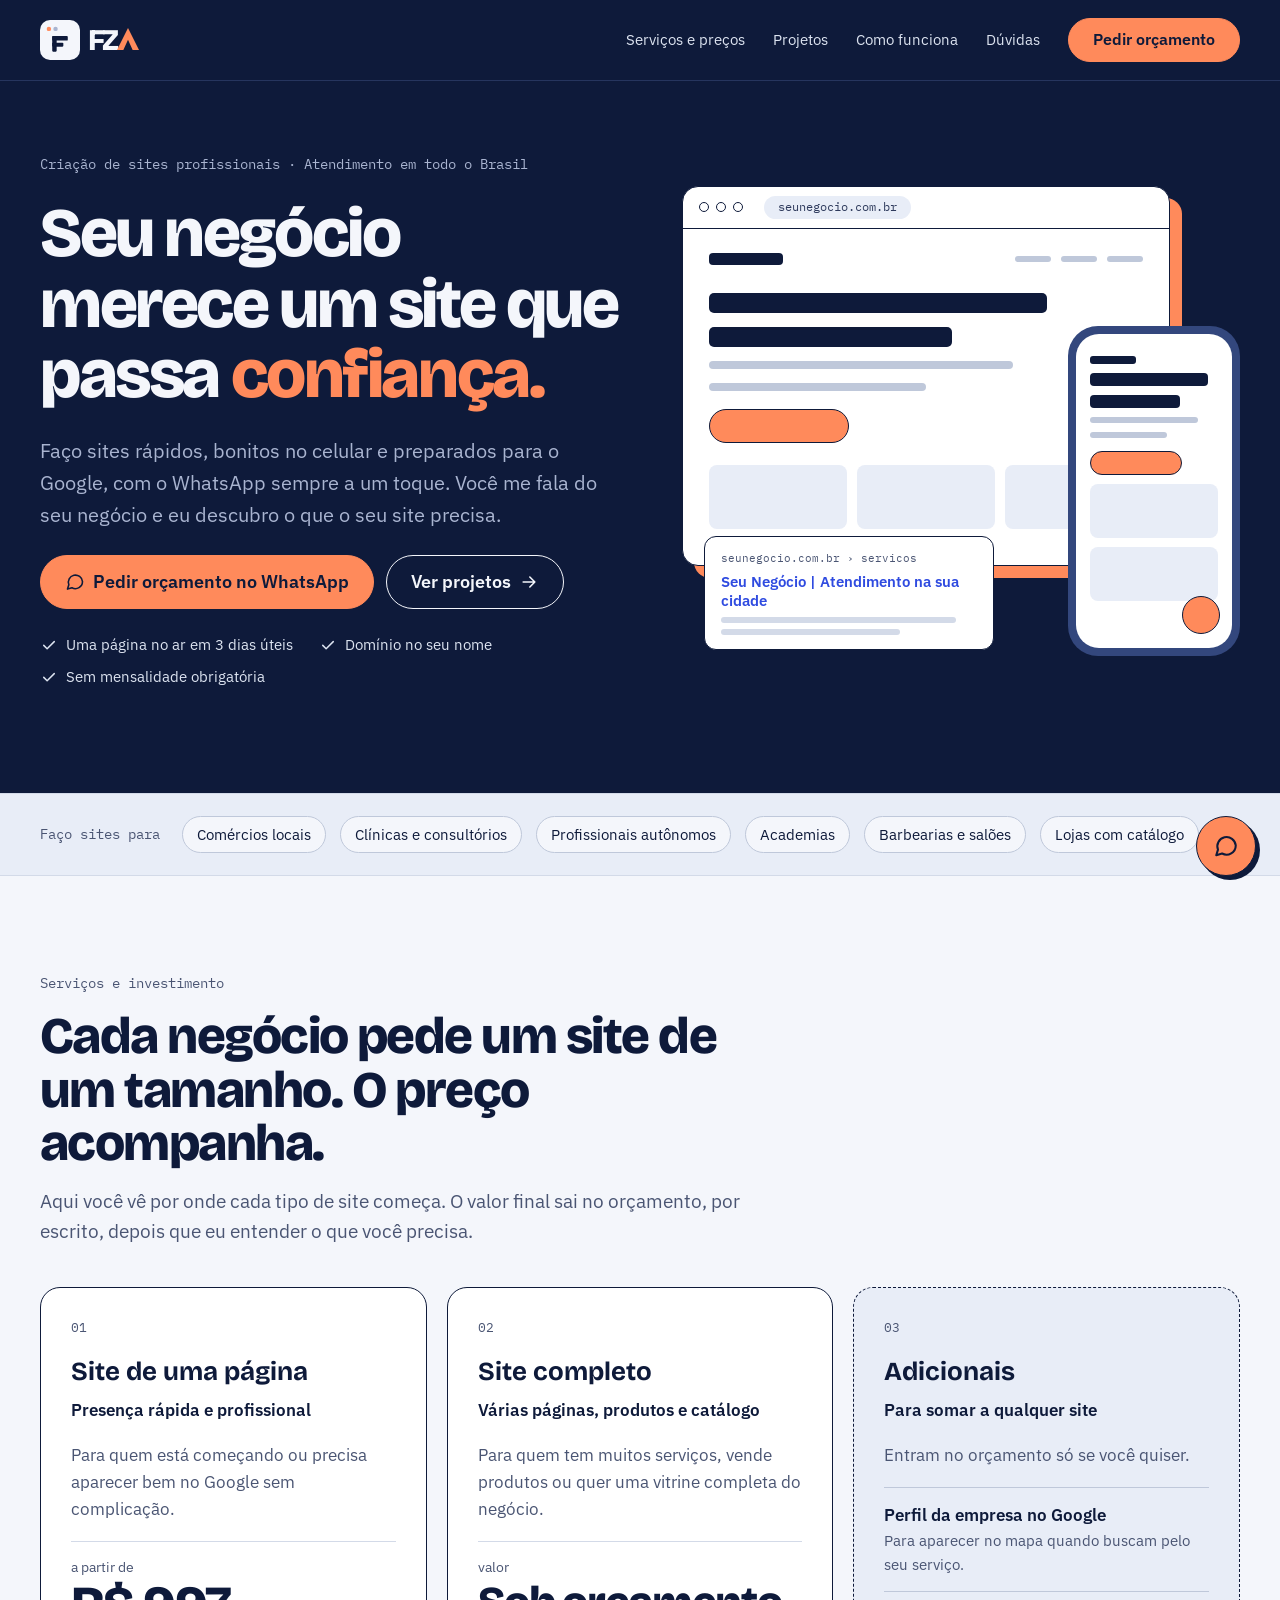
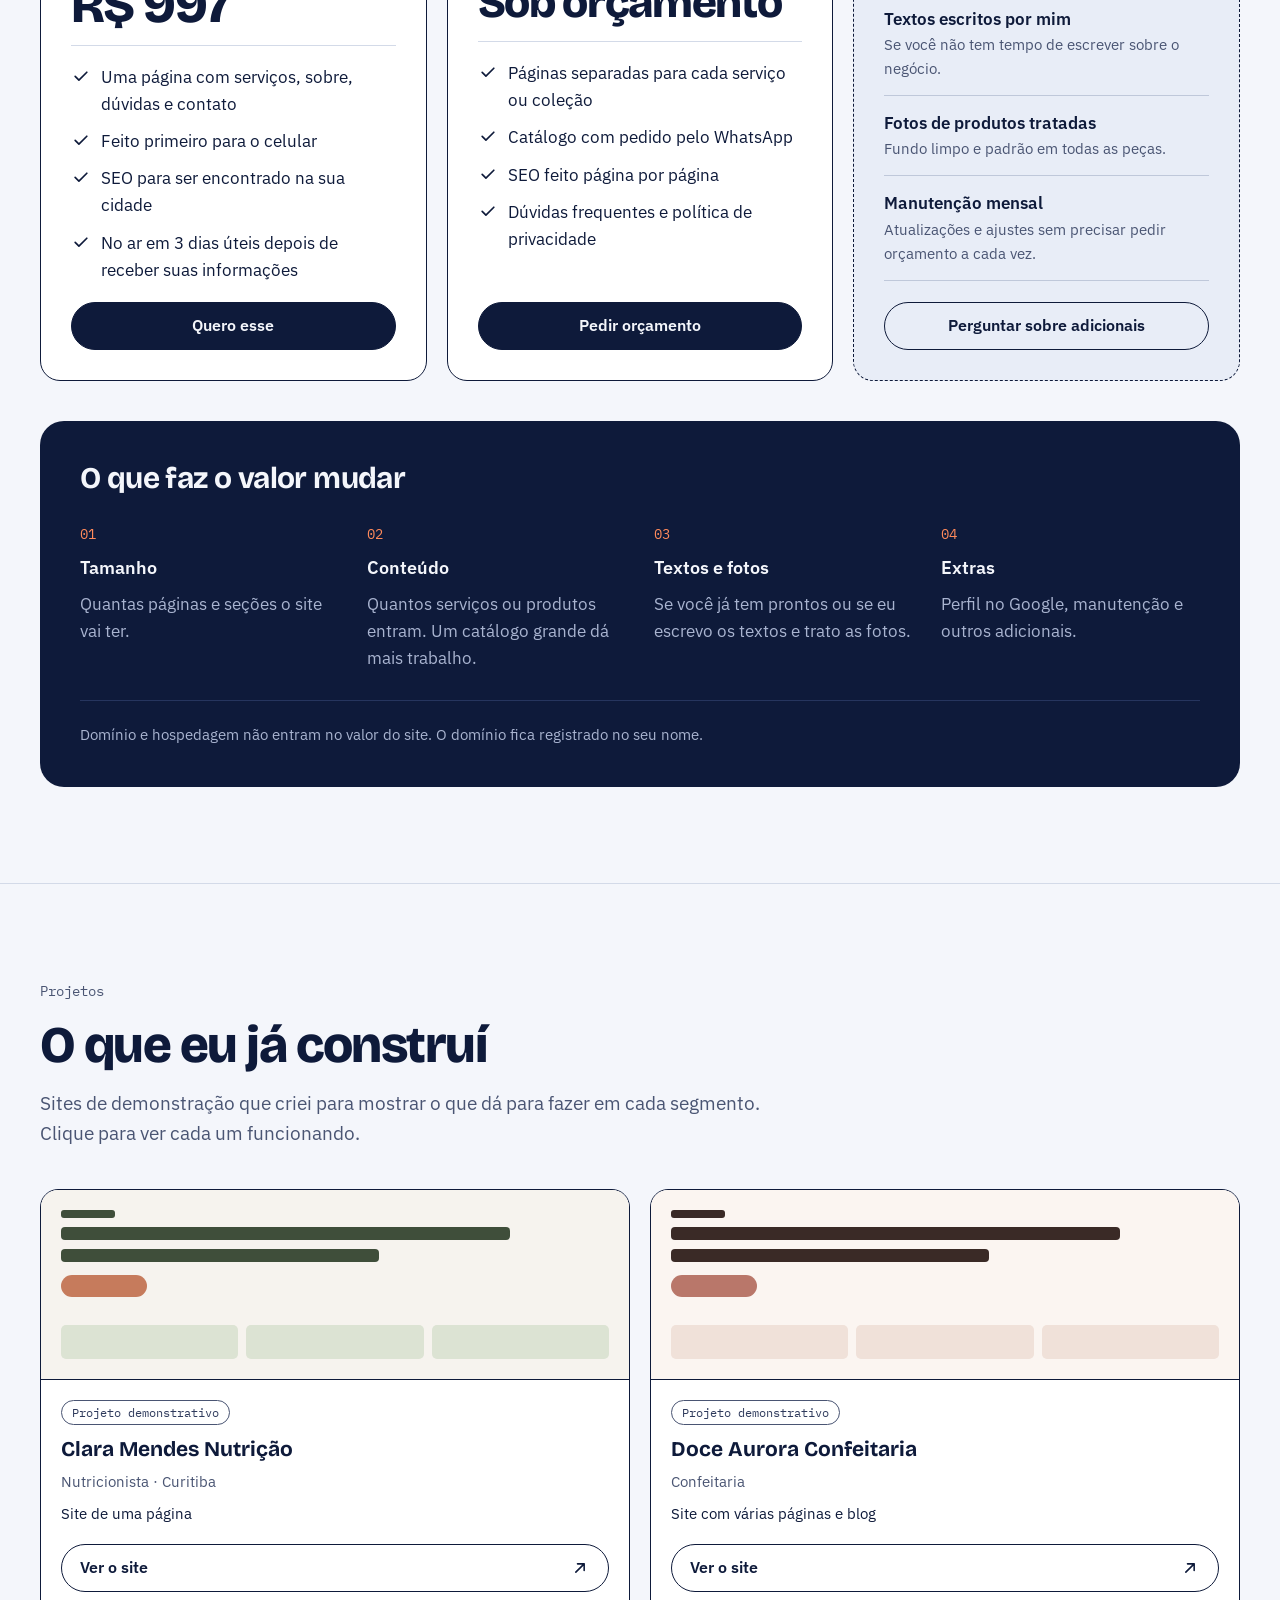
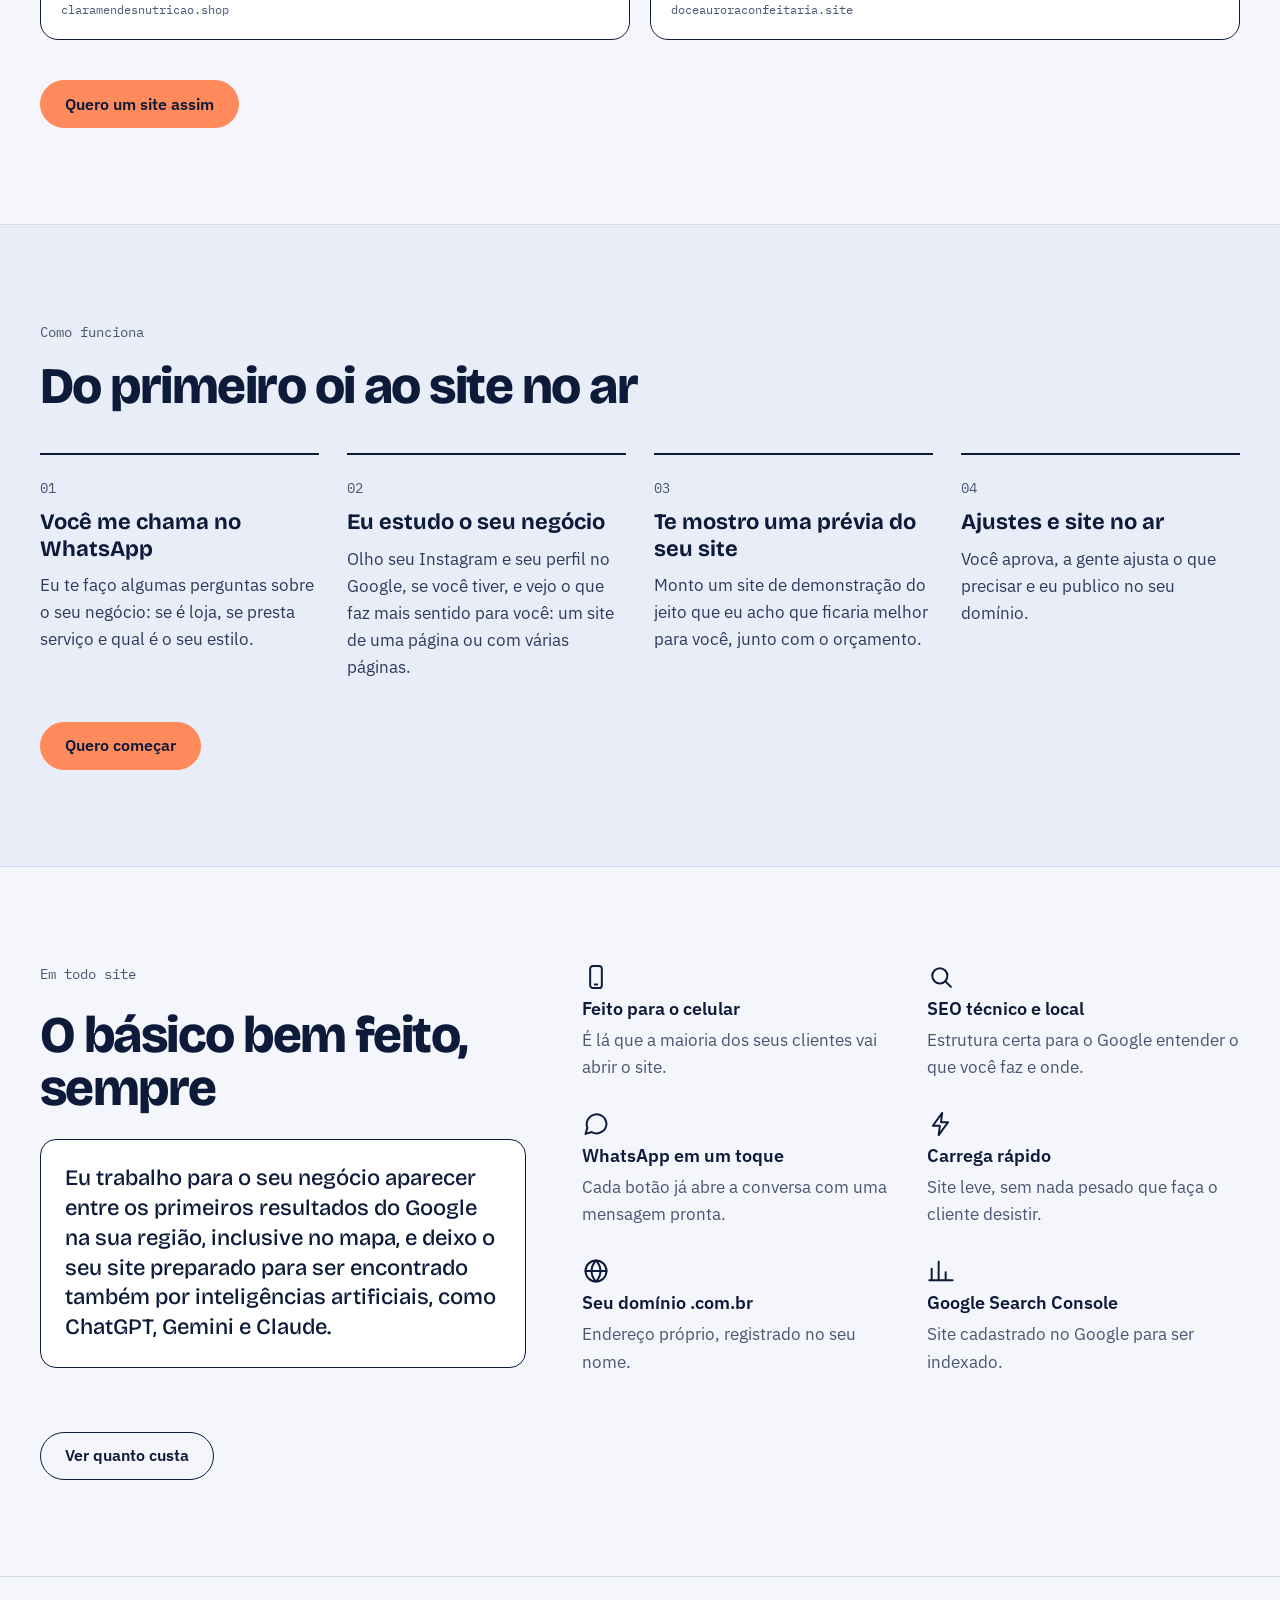
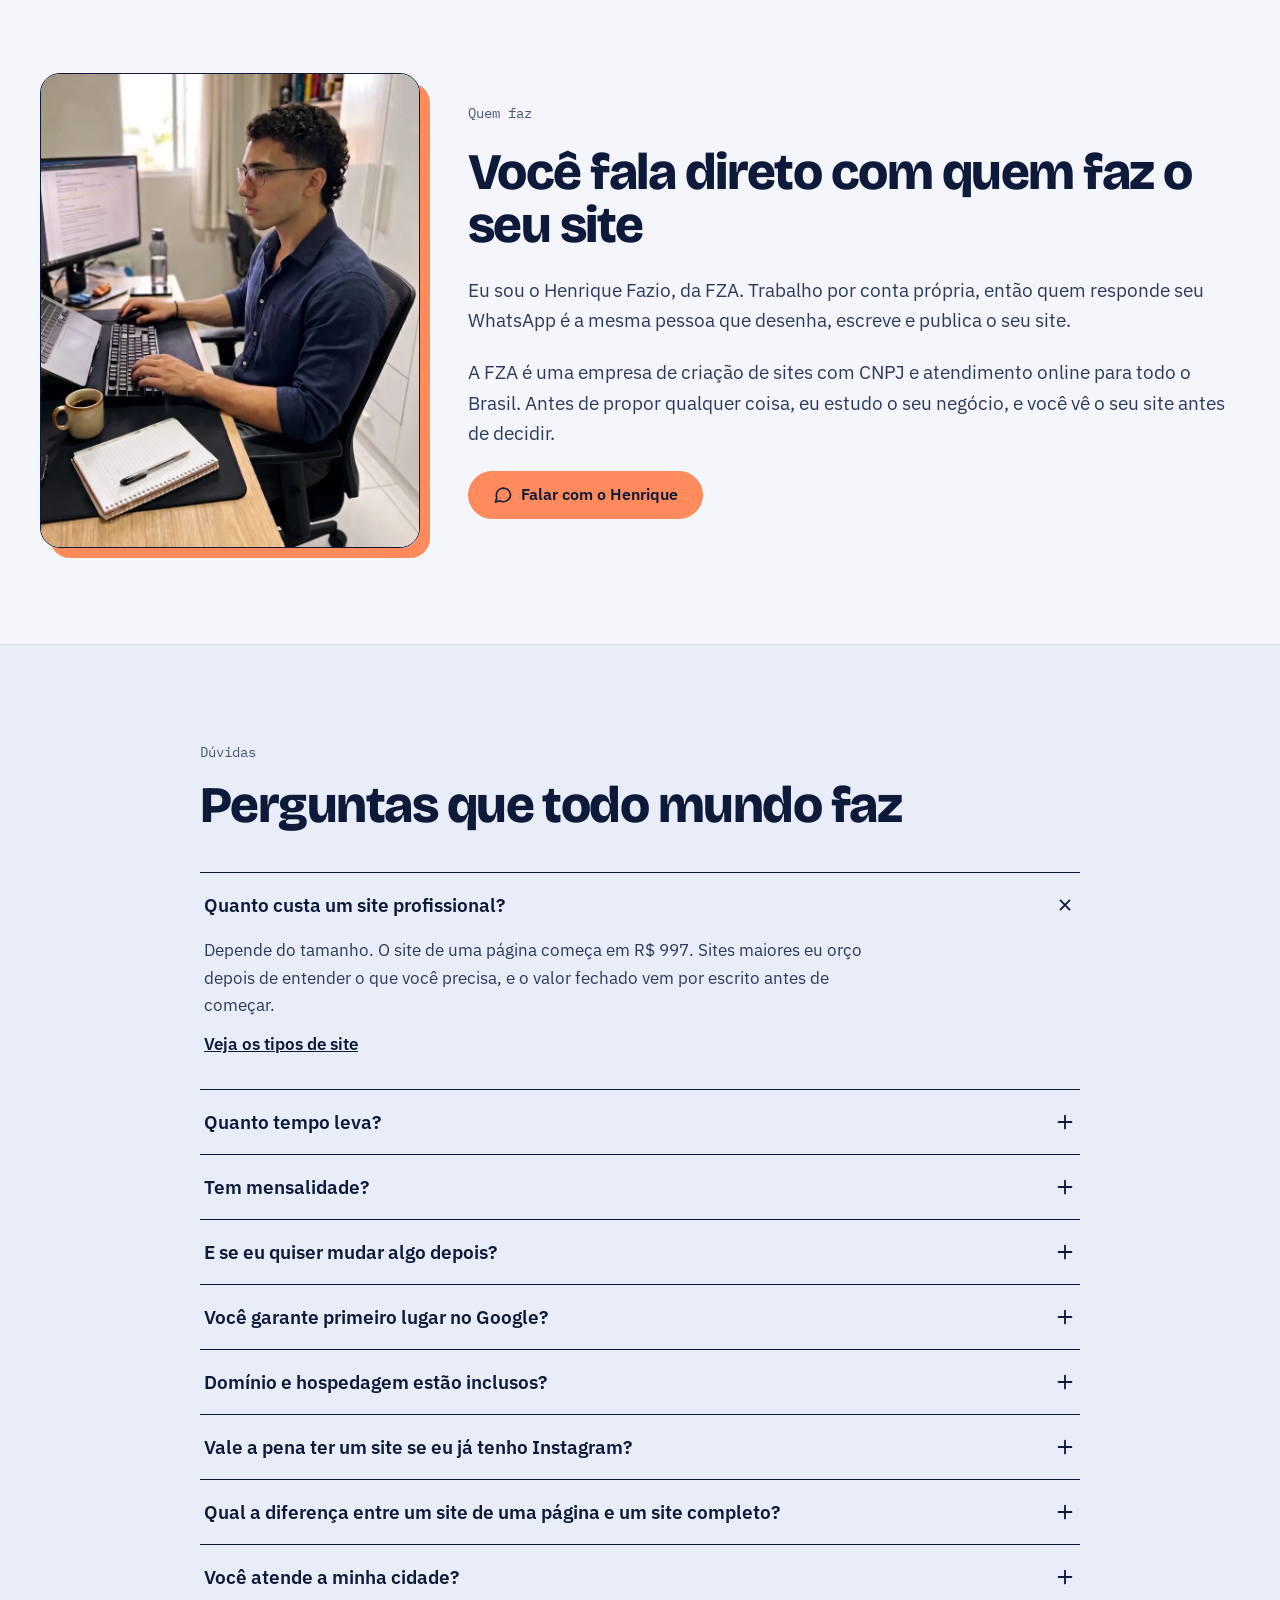
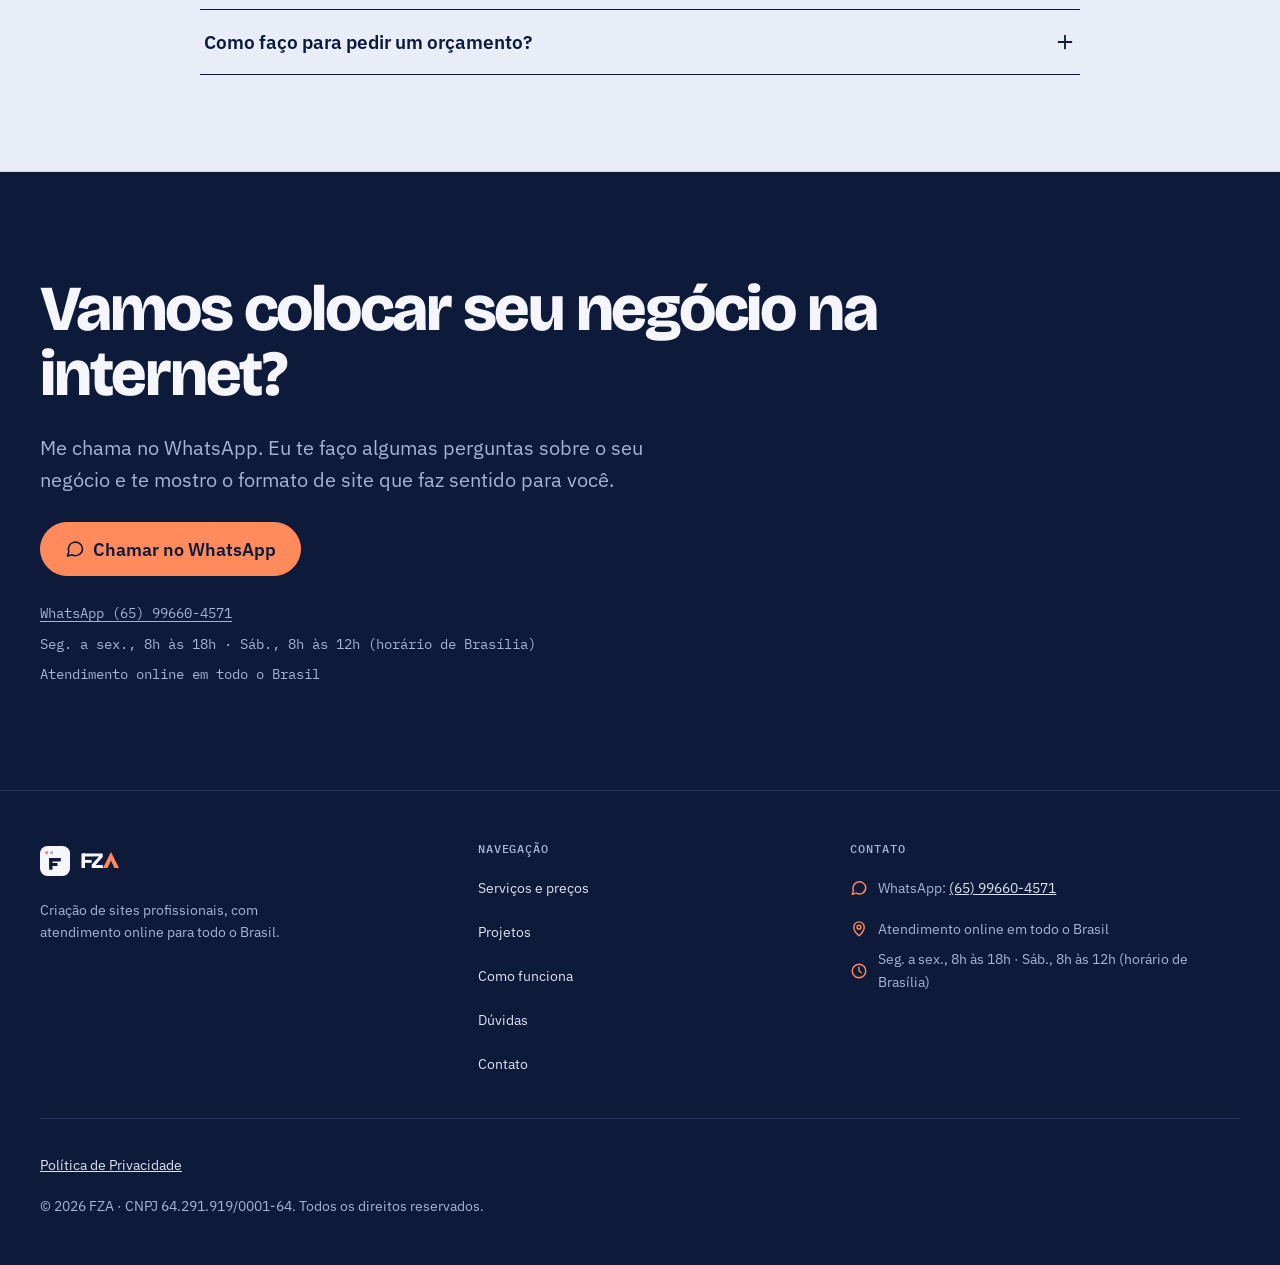
==== index.html @ c0d8dab0 "Publicação inicial — fzasites.com.br" ====
<!doctype html>
<html lang="pt-BR">
<head>
<meta charset="utf-8">
<meta name="viewport" content="width=device-width, initial-scale=1">
<title>Criação de Sites Profissionais | FZA</title>
<meta name="description" content="Criação de sites profissionais para empresas de todo o Brasil. Site de uma página a partir de R$ 997, no ar em 3 dias úteis. Peça seu orçamento no WhatsApp.">
<link rel="canonical" href="https://fzasites.com.br/">
<meta name="theme-color" content="#0E1A3A">
<link rel="icon" href="/assets/img/favicon.svg" type="image/svg+xml">
<link rel="icon" href="/assets/img/favicon.png" type="image/png" sizes="48x48">
<link rel="apple-touch-icon" href="/assets/img/apple-touch-icon.png">

<meta property="og:type" content="website">
<meta property="og:title" content="Criação de Sites Profissionais | FZA">
<meta property="og:description" content="Criação de sites profissionais para empresas de todo o Brasil. Site de uma página a partir de R$ 997, no ar em 3 dias úteis. Peça seu orçamento no WhatsApp.">
<meta property="og:url" content="https://fzasites.com.br/">
<meta property="og:locale" content="pt_BR">
<meta property="og:site_name" content="FZA">
<meta property="og:image" content="https://fzasites.com.br/assets/img/og-image.jpg">
<meta property="og:image:width" content="1200">
<meta property="og:image:height" content="630">
<meta property="og:image:alt" content="FZA — presença que vira cliente">
<meta name="twitter:card" content="summary_large_image">

<link rel="preload" href="/assets/fonts/bricolage-grotesque-latin.woff2" as="font" type="font/woff2" crossorigin>
<link rel="stylesheet" href="/assets/css/style.css?v=20261029">
<script src="/assets/js/main.js?v=20261029" defer></script>

<script type="application/ld+json">
{
  "@context": "https://schema.org",
  "@graph": [
    {
      "@type": "ProfessionalService",
      "@id": "https://fzasites.com.br/#empresa",
      "name": "FZA",
      "url": "https://fzasites.com.br/",
      "logo": "https://fzasites.com.br/assets/img/logo.png",
      "image": "https://fzasites.com.br/assets/img/og-image.jpg",
      "telephone": "+55 65 99660-4571",
      "priceRange": "A partir de R$ 997",
      "areaServed": { "@type": "Country", "name": "Brasil" },
      "founder": { "@type": "Person", "name": "Henrique Fazio" },
      "taxID": "64.291.919/0001-64",
      "description": "Criação de sites profissionais para empresas de todo o Brasil. Site de uma página a partir de R$ 997, no ar em 3 dias úteis. Peça seu orçamento no WhatsApp.",
      "openingHoursSpecification": [
        { "@type": "OpeningHoursSpecification", "dayOfWeek": ["Monday", "Tuesday", "Wednesday", "Thursday", "Friday"], "opens": "08:00", "closes": "18:00" },
        { "@type": "OpeningHoursSpecification", "dayOfWeek": "Saturday", "opens": "08:00", "closes": "12:00" }
      ]
    },
    {
      "@type": "FAQPage",
      "@id": "https://fzasites.com.br/#duvidas",
      "mainEntity": [
        { "@type": "Question", "name": "Quanto custa um site profissional?", "acceptedAnswer": { "@type": "Answer", "text": "Depende do tamanho. O site de uma página começa em R$ 997. Sites maiores eu orço depois de entender o que você precisa, e o valor fechado vem por escrito antes de começar." } },
        { "@type": "Question", "name": "Quanto tempo leva?", "acceptedAnswer": { "@type": "Answer", "text": "O site de uma página fica pronto em 3 dias úteis depois que recebo suas informações. Sites maiores têm o prazo combinado no orçamento." } },
        { "@type": "Question", "name": "Tem mensalidade?", "acceptedAnswer": { "@type": "Answer", "text": "Não é obrigatória. Se quiser, tenho um plano de manutenção mensal para atualizações e ajustes." } },
        { "@type": "Question", "name": "E se eu quiser mudar algo depois?", "acceptedAnswer": { "@type": "Answer", "text": "Alterações depois da entrega são cobradas à parte, ou já entram no plano de manutenção, se você tiver." } },
        { "@type": "Question", "name": "Você garante primeiro lugar no Google?", "acceptedAnswer": { "@type": "Answer", "text": "Não, e desconfie de quem garante. Eu entrego o site com SEO técnico e local bem feito, que é a parte que dá para controlar." } },
        { "@type": "Question", "name": "Domínio e hospedagem estão inclusos?", "acceptedAnswer": { "@type": "Answer", "text": "Não entram no valor do site. O domínio é registrado no seu nome e eu te ajudo em todo o processo." } },
        { "@type": "Question", "name": "Vale a pena ter um site se eu já tenho Instagram?", "acceptedAnswer": { "@type": "Answer", "text": "Vale. O Instagram mostra o seu dia a dia, mas quem pesquisa no Google encontra principalmente sites. Um site profissional também passa mais confiança e fica sob o seu controle, sem depender do alcance da rede social." } },
        { "@type": "Question", "name": "Qual a diferença entre um site de uma página e um site completo?", "acceptedAnswer": { "@type": "Answer", "text": "O site de uma página reúne tudo numa página só: serviços, sobre, dúvidas e contato. O site completo tem páginas separadas para cada serviço ou coleção e pode ter catálogo de produtos. Na análise do seu negócio, eu te digo qual faz mais sentido." } },
        { "@type": "Question", "name": "Você atende a minha cidade?", "acceptedAnswer": { "@type": "Answer", "text": "Sim. O atendimento é todo online, então faço sites para negócios de qualquer cidade do Brasil." } },
        { "@type": "Question", "name": "Como faço para pedir um orçamento?", "acceptedAnswer": { "@type": "Answer", "text": "Clique em qualquer botão de WhatsApp desta página. Eu te faço algumas perguntas sobre o seu negócio e te mando o orçamento junto com a prévia do seu site." } }
      ]
    }
  ]
}
</script>
</head>
<body>

<header class="cabecalho">
  <div class="container cabecalho-inner">
    <a class="logo" href="#inicio" aria-label="FZA, voltar ao início">
      <svg class="logo-simbolo" width="40" height="40" viewBox="0 0 72 72" aria-hidden="true"><rect width="72" height="72" rx="18" fill="#F4F6FB"/><circle cx="16" cy="16" r="4" fill="#FF8A5B"/><circle cx="28" cy="16" r="4" fill="#A9B4D0"/><rect x="22" y="29" width="8" height="28" rx="1.5" fill="#0E1A3A"/><rect x="22" y="29" width="28" height="8" rx="1.5" fill="#0E1A3A"/><rect x="22" y="41" width="20" height="7" rx="1.5" fill="#0E1A3A"/></svg>
      <span class="logo-texto" aria-hidden="true"><span class="logo-fz">FZ</span><svg class="logo-a" width="22" height="22" viewBox="0 0 52 52"><path d="M26 0 L52 52 L37 52 L26 28 L15 52 L0 52 Z" fill="#FF8A5B"/></svg></span>
    </a>

    <nav class="menu-desktop" aria-label="Menu principal">
      <a href="#servicos">Serviços e preços</a>
      <a href="#projetos">Projetos</a>
      <a href="#como-funciona">Como funciona</a>
      <a href="#duvidas">Dúvidas</a>
      <a class="btn btn-primario btn-pequeno" href="https://wa.me/5565996604571?text=Ol%C3%A1%2C%20Henrique!%20Vim%20pelo%20site%20da%20FZA%20e%20quero%20um%20or%C3%A7amento." target="_blank" rel="noopener">Pedir orçamento</a>
    </nav>

    <details class="menu-mobile">
      <summary aria-label="Abrir menu">
        <svg class="icone-abrir" viewBox="0 0 24 24" aria-hidden="true" fill="none" stroke="currentColor" stroke-width="2" stroke-linecap="round"><path d="M4 7h16M4 12h16M4 17h16"/></svg>
        <svg class="icone-fechar" viewBox="0 0 24 24" aria-hidden="true" fill="none" stroke="currentColor" stroke-width="2" stroke-linecap="round"><path d="M6 6l12 12M18 6L6 18"/></svg>
      </summary>
      <nav class="menu-mobile-painel" aria-label="Menu principal (celular)">
        <a href="#servicos">Serviços e preços</a>
        <a href="#projetos">Projetos</a>
        <a href="#como-funciona">Como funciona</a>
        <a href="#duvidas">Dúvidas</a>
        <a class="btn btn-primario" href="https://wa.me/5565996604571?text=Ol%C3%A1%2C%20Henrique!%20Vim%20pelo%20site%20da%20FZA%20e%20quero%20um%20or%C3%A7amento." target="_blank" rel="noopener">Pedir orçamento</a>
      </nav>
    </details>
  </div>
</header>

<main>

  <!-- Topo -->
  <section id="inicio" class="hero">
    <div class="container hero-inner">
      <div class="hero-texto">
        <h1>Criação de sites profissionais · Atendimento em todo o Brasil</h1>
        <p class="hero-destaque">Seu negócio merece um site que passa <span>confiança.</span></p>
        <p class="hero-sub">Faço sites rápidos, bonitos no celular e preparados para o Google, com o WhatsApp sempre a um toque. Você me fala do seu negócio e eu descubro o que o seu site precisa.</p>
        <div class="hero-botoes">
          <a class="btn btn-primario btn-grande" href="https://wa.me/5565996604571?text=Ol%C3%A1%2C%20Henrique!%20Vim%20pelo%20site%20da%20FZA%20e%20quero%20um%20or%C3%A7amento." target="_blank" rel="noopener">
            <svg viewBox="0 0 24 24" aria-hidden="true" fill="none" stroke="currentColor" stroke-width="1.9" stroke-linecap="round" stroke-linejoin="round"><path d="M21 11.5a8.5 8.5 0 0 1-12.6 7.4L3 20.5l1.6-5.2A8.5 8.5 0 1 1 21 11.5z"/></svg>
            Pedir orçamento no WhatsApp
          </a>
          <a class="btn btn-contorno-claro btn-grande" href="#projetos">
            Ver projetos
            <svg viewBox="0 0 24 24" aria-hidden="true" fill="none" stroke="currentColor" stroke-width="1.9" stroke-linecap="round" stroke-linejoin="round"><path d="M5 12h14M13 6l6 6-6 6"/></svg>
          </a>
        </div>
        <ul class="hero-confianca">
          <li><svg viewBox="0 0 24 24" aria-hidden="true" fill="none" stroke="currentColor" stroke-width="2" stroke-linecap="round" stroke-linejoin="round"><path d="M5 12.5l4.5 4.5L19 7.5"/></svg>Uma página no ar em 3 dias úteis</li>
          <li><svg viewBox="0 0 24 24" aria-hidden="true" fill="none" stroke="currentColor" stroke-width="2" stroke-linecap="round" stroke-linejoin="round"><path d="M5 12.5l4.5 4.5L19 7.5"/></svg>Domínio no seu nome</li>
          <li><svg viewBox="0 0 24 24" aria-hidden="true" fill="none" stroke="currentColor" stroke-width="2" stroke-linecap="round" stroke-linejoin="round"><path d="M5 12.5l4.5 4.5L19 7.5"/></svg>Sem mensalidade obrigatória</li>
        </ul>
      </div>

      <div class="hero-ilustracao" aria-hidden="true">
        <div class="mock-navegador">
          <div class="mock-barra"><span class="mock-bolinha"></span><span class="mock-bolinha"></span><span class="mock-bolinha"></span><span class="mock-url">seunegocio.com.br</span></div>
          <div class="mock-tela">
            <div class="mock-topo"><span class="mock-logo"></span><span class="mock-menu"><span></span><span></span><span></span></span></div>
            <span class="mock-titulo"></span>
            <span class="mock-titulo mock-titulo--curto"></span>
            <span class="mock-texto"></span>
            <span class="mock-texto mock-texto--curto"></span>
            <span class="mock-botao"></span>
            <span class="mock-blocos"><span></span><span></span><span></span></span>
          </div>
        </div>
        <div class="mock-celular">
          <div class="mock-celular-tela">
            <span class="mc-logo"></span>
            <span class="mc-titulo"></span>
            <span class="mc-titulo mc-titulo--curto"></span>
            <span class="mc-texto"></span>
            <span class="mc-texto mc-texto--curto"></span>
            <span class="mc-botao"></span>
            <span class="mc-bloco"></span>
            <span class="mc-bloco"></span>
            <span class="mc-fab"></span>
          </div>
        </div>
        <div class="mock-google">
          <span class="mg-url">seunegocio.com.br › servicos</span>
          <span class="mg-titulo">Seu Negócio | Atendimento na sua cidade</span>
          <span class="mg-linha"></span>
          <span class="mg-linha mg-linha--curta"></span>
        </div>
      </div>
    </div>
  </section>

  <!-- Segmentos -->
  <section id="segmentos" class="segmentos secao-clara" aria-labelledby="segmentos-rotulo">
    <div class="container segmentos-inner">
      <p id="segmentos-rotulo" class="rotulo">Faço sites para</p>
      <ul class="segmentos-lista">
        <li>Comércios locais</li>
        <li>Clínicas e consultórios</li>
        <li>Profissionais autônomos</li>
        <li>Academias</li>
        <li>Barbearias e salões</li>
        <li>Lojas com catálogo</li>
      </ul>
    </div>
  </section>

  <!-- Serviços -->
  <section id="servicos" class="secao secao-clara" aria-labelledby="servicos-titulo">
    <div class="container">
      <div class="secao-cabecalho">
        <p class="rotulo">Serviços e investimento</p>
        <h2 id="servicos-titulo">Cada negócio pede um site de um tamanho. O preço acompanha.</h2>
        <p class="secao-intro">Aqui você vê por onde cada tipo de site começa. O valor final sai no orçamento, por escrito, depois que eu entender o que você precisa.</p>
      </div>

      <div class="servicos-grid">
        <article id="site-de-uma-pagina" class="card-servico">
          <p class="card-numero">01</p>
          <h3>Site de uma página</h3>
          <p class="card-subtitulo">Presença rápida e profissional</p>
          <p class="card-descricao">Para quem está começando ou precisa aparecer bem no Google sem complicação.</p>
          <p class="card-preco"><span class="card-preco-rotulo">a partir de</span> <span class="card-preco-valor">R$ 997</span></p>
          <ul class="lista-check">
            <li><svg viewBox="0 0 24 24" aria-hidden="true" fill="none" stroke="currentColor" stroke-width="2" stroke-linecap="round" stroke-linejoin="round"><path d="M5 12.5l4.5 4.5L19 7.5"/></svg>Uma página com serviços, sobre, dúvidas e contato</li>
            <li><svg viewBox="0 0 24 24" aria-hidden="true" fill="none" stroke="currentColor" stroke-width="2" stroke-linecap="round" stroke-linejoin="round"><path d="M5 12.5l4.5 4.5L19 7.5"/></svg>Feito primeiro para o celular</li>
            <li><svg viewBox="0 0 24 24" aria-hidden="true" fill="none" stroke="currentColor" stroke-width="2" stroke-linecap="round" stroke-linejoin="round"><path d="M5 12.5l4.5 4.5L19 7.5"/></svg>SEO para ser encontrado na sua cidade</li>
            <li><svg viewBox="0 0 24 24" aria-hidden="true" fill="none" stroke="currentColor" stroke-width="2" stroke-linecap="round" stroke-linejoin="round"><path d="M5 12.5l4.5 4.5L19 7.5"/></svg>No ar em 3 dias úteis depois de receber suas informações</li>
          </ul>
          <a class="btn btn-escuro" href="https://wa.me/5565996604571?text=Ol%C3%A1%2C%20Henrique!%20Tenho%20interesse%20no%20site%20de%20uma%20p%C3%A1gina.%20Pode%20me%20passar%20um%20or%C3%A7amento%3F" target="_blank" rel="noopener" aria-label="Quero esse: site de uma página">Quero esse</a>
        </article>

        <article id="site-completo" class="card-servico">
          <p class="card-numero">02</p>
          <h3>Site completo</h3>
          <p class="card-subtitulo">Várias páginas, produtos e catálogo</p>
          <p class="card-descricao">Para quem tem muitos serviços, vende produtos ou quer uma vitrine completa do negócio.</p>
          <p class="card-preco"><span class="card-preco-rotulo">valor</span> <span class="card-preco-valor card-preco-valor--texto">Sob orçamento</span></p>
          <ul class="lista-check">
            <li><svg viewBox="0 0 24 24" aria-hidden="true" fill="none" stroke="currentColor" stroke-width="2" stroke-linecap="round" stroke-linejoin="round"><path d="M5 12.5l4.5 4.5L19 7.5"/></svg>Páginas separadas para cada serviço ou coleção</li>
            <li><svg viewBox="0 0 24 24" aria-hidden="true" fill="none" stroke="currentColor" stroke-width="2" stroke-linecap="round" stroke-linejoin="round"><path d="M5 12.5l4.5 4.5L19 7.5"/></svg>Catálogo com pedido pelo WhatsApp</li>
            <li><svg viewBox="0 0 24 24" aria-hidden="true" fill="none" stroke="currentColor" stroke-width="2" stroke-linecap="round" stroke-linejoin="round"><path d="M5 12.5l4.5 4.5L19 7.5"/></svg>SEO feito página por página</li>
            <li><svg viewBox="0 0 24 24" aria-hidden="true" fill="none" stroke="currentColor" stroke-width="2" stroke-linecap="round" stroke-linejoin="round"><path d="M5 12.5l4.5 4.5L19 7.5"/></svg>Dúvidas frequentes e política de privacidade</li>
          </ul>
          <a class="btn btn-escuro" href="https://wa.me/5565996604571?text=Ol%C3%A1%2C%20Henrique!%20Tenho%20interesse%20no%20site%20completo.%20Pode%20me%20passar%20um%20or%C3%A7amento%3F" target="_blank" rel="noopener" aria-label="Pedir orçamento do site completo">Pedir orçamento</a>
        </article>

        <article id="adicionais" class="card-servico card-servico--adicionais">
          <p class="card-numero">03</p>
          <h3>Adicionais</h3>
          <p class="card-subtitulo">Para somar a qualquer site</p>
          <p class="card-descricao">Entram no orçamento só se você quiser.</p>
          <ul class="lista-adicionais">
            <li><strong>Perfil da empresa no Google</strong><span>Para aparecer no mapa quando buscam pelo seu serviço.</span></li>
            <li><strong>Textos escritos por mim</strong><span>Se você não tem tempo de escrever sobre o negócio.</span></li>
            <li><strong>Fotos de produtos tratadas</strong><span>Fundo limpo e padrão em todas as peças.</span></li>
            <li><strong>Manutenção mensal</strong><span>Atualizações e ajustes sem precisar pedir orçamento a cada vez.</span></li>
          </ul>
          <a class="btn btn-contorno" href="https://wa.me/5565996604571?text=Ol%C3%A1%2C%20Henrique!%20Quero%20saber%20mais%20sobre%20os%20adicionais%20do%20site." target="_blank" rel="noopener">Perguntar sobre adicionais</a>
        </article>
      </div>

      <div class="painel-valor">
        <h3>O que faz o valor mudar</h3>
        <ol class="painel-valor-grid">
          <li><span class="painel-numero">01</span><strong>Tamanho</strong><p>Quantas páginas e seções o site vai ter.</p></li>
          <li><span class="painel-numero">02</span><strong>Conteúdo</strong><p>Quantos serviços ou produtos entram. Um catálogo grande dá mais trabalho.</p></li>
          <li><span class="painel-numero">03</span><strong>Textos e fotos</strong><p>Se você já tem prontos ou se eu escrevo os textos e trato as fotos.</p></li>
          <li><span class="painel-numero">04</span><strong>Extras</strong><p>Perfil no Google, manutenção e outros adicionais.</p></li>
        </ol>
        <p class="painel-nota">Domínio e hospedagem não entram no valor do site. O domínio fica registrado no seu nome.</p>
      </div>
    </div>
  </section>

  <!-- Projetos -->
  <section id="projetos" class="secao secao--borda secao-clara" aria-labelledby="projetos-titulo">
    <div class="container">
      <div class="secao-cabecalho">
        <p class="rotulo">Projetos</p>
        <h2 id="projetos-titulo">O que eu já construí</h2>
        <p class="secao-intro">Sites de demonstração que criei para mostrar o que dá para fazer em cada segmento. Clique para ver cada um funcionando.</p>
      </div>

      <div class="projetos-grid">
        <article class="card-projeto">
          <div class="projeto-thumb projeto-thumb--clara" aria-hidden="true">
            <span class="thumb-logo"></span>
            <span class="thumb-titulo"></span>
            <span class="thumb-titulo thumb-titulo--curto"></span>
            <span class="thumb-botao"></span>
            <span class="thumb-blocos"><span></span><span></span><span></span></span>
          </div>
          <div class="card-projeto-corpo">
            <p class="selo">Projeto demonstrativo</p>
            <h3>Clara Mendes Nutrição</h3>
            <p class="projeto-segmento">Nutricionista · Curitiba</p>
            <p class="projeto-tipo">Site de uma página</p>
            <a class="btn btn-contorno projeto-link" href="https://claramendesnutricao.shop" target="_blank" rel="noopener" aria-label="Ver o site Clara Mendes Nutrição (abre em nova aba)">
              Ver o site
              <svg viewBox="0 0 24 24" aria-hidden="true" fill="none" stroke="currentColor" stroke-width="1.9" stroke-linecap="round" stroke-linejoin="round"><path d="M7 17L17 7M9 7h8v8"/></svg>
            </a>
            <p class="projeto-url">claramendesnutricao.shop</p>
          </div>
        </article>

        <article class="card-projeto">
          <div class="projeto-thumb projeto-thumb--aurora" aria-hidden="true">
            <span class="thumb-logo"></span>
            <span class="thumb-titulo"></span>
            <span class="thumb-titulo thumb-titulo--curto"></span>
            <span class="thumb-botao"></span>
            <span class="thumb-blocos"><span></span><span></span><span></span></span>
          </div>
          <div class="card-projeto-corpo">
            <p class="selo">Projeto demonstrativo</p>
            <h3>Doce Aurora Confeitaria</h3>
            <p class="projeto-segmento">Confeitaria</p>
            <p class="projeto-tipo">Site com várias páginas e blog</p>
            <a class="btn btn-contorno projeto-link" href="https://doceauroraconfeitaria.site" target="_blank" rel="noopener" aria-label="Ver o site Doce Aurora Confeitaria (abre em nova aba)">
              Ver o site
              <svg viewBox="0 0 24 24" aria-hidden="true" fill="none" stroke="currentColor" stroke-width="1.9" stroke-linecap="round" stroke-linejoin="round"><path d="M7 17L17 7M9 7h8v8"/></svg>
            </a>
            <p class="projeto-url">doceauroraconfeitaria.site</p>
          </div>
        </article>
      </div>

      <div class="secao-cta">
        <a class="btn btn-primario" href="https://wa.me/5565996604571?text=Ol%C3%A1%2C%20Henrique!%20Vi%20os%20projetos%20no%20site%20da%20FZA%20e%20quero%20um%20site%20assim." target="_blank" rel="noopener">Quero um site assim</a>
      </div>
    </div>
  </section>

  <!-- Como funciona -->
  <section id="como-funciona" class="secao secao--faixa secao-clara" aria-labelledby="como-funciona-titulo">
    <div class="container">
      <div class="secao-cabecalho">
        <p class="rotulo">Como funciona</p>
        <h2 id="como-funciona-titulo">Do primeiro oi ao site no ar</h2>
      </div>
      <ol class="passos">
        <li class="passo"><span class="passo-numero">01</span><h3>Você me chama no WhatsApp</h3><p>Eu te faço algumas perguntas sobre o seu negócio: se é loja, se presta serviço e qual é o seu estilo.</p></li>
        <li class="passo"><span class="passo-numero">02</span><h3>Eu estudo o seu negócio</h3><p>Olho seu Instagram e seu perfil no Google, se você tiver, e vejo o que faz mais sentido para você: um site de uma página ou com várias páginas.</p></li>
        <li class="passo"><span class="passo-numero">03</span><h3>Te mostro uma prévia do seu site</h3><p>Monto um site de demonstração do jeito que eu acho que ficaria melhor para você, junto com o orçamento.</p></li>
        <li class="passo"><span class="passo-numero">04</span><h3>Ajustes e site no ar</h3><p>Você aprova, a gente ajusta o que precisar e eu publico no seu domínio.</p></li>
      </ol>
      <div class="secao-cta">
        <a class="btn btn-primario" href="https://wa.me/5565996604571?text=Ol%C3%A1%2C%20Henrique!%20Vi%20como%20funciona%20e%20quero%20te%20contar%20sobre%20o%20meu%20neg%C3%B3cio." target="_blank" rel="noopener">Quero começar</a>
      </div>
    </div>
  </section>

  <!-- Em todo site -->
  <section id="diferenciais" class="secao secao-clara" aria-labelledby="diferenciais-titulo">
    <div class="container diferenciais-inner">
      <div class="diferenciais-texto">
        <p class="rotulo">Em todo site</p>
        <h2 id="diferenciais-titulo">O básico bem feito, sempre</h2>
        <p class="quadro-destaque">Eu trabalho para o seu negócio aparecer entre os primeiros resultados do Google na sua região, inclusive no mapa, e deixo o seu site preparado para ser encontrado também por inteligências artificiais, como ChatGPT, Gemini e Claude.</p>
      </div>
      <ul class="lista-diferenciais">
        <li>
          <svg viewBox="0 0 24 24" aria-hidden="true" fill="none" stroke="currentColor" stroke-width="1.7" stroke-linecap="round" stroke-linejoin="round"><rect x="7" y="2.5" width="10" height="19" rx="2.5"/><path d="M11 18.5h2"/></svg>
          <h3>Feito para o celular</h3>
          <p>É lá que a maioria dos seus clientes vai abrir o site.</p>
        </li>
        <li>
          <svg viewBox="0 0 24 24" aria-hidden="true" fill="none" stroke="currentColor" stroke-width="1.7" stroke-linecap="round" stroke-linejoin="round"><circle cx="11" cy="11" r="6.5"/><path d="M20.5 20.5l-4.8-4.8"/></svg>
          <h3>SEO técnico e local</h3>
          <p>Estrutura certa para o Google entender o que você faz e onde.</p>
        </li>
        <li>
          <svg viewBox="0 0 24 24" aria-hidden="true" fill="none" stroke="currentColor" stroke-width="1.7" stroke-linecap="round" stroke-linejoin="round"><path d="M21 11.5a8.5 8.5 0 0 1-12.6 7.4L3 20.5l1.6-5.2A8.5 8.5 0 1 1 21 11.5z"/></svg>
          <h3>WhatsApp em um toque</h3>
          <p>Cada botão já abre a conversa com uma mensagem pronta.</p>
        </li>
        <li>
          <svg viewBox="0 0 24 24" aria-hidden="true" fill="none" stroke="currentColor" stroke-width="1.7" stroke-linecap="round" stroke-linejoin="round"><path d="M13 2.5L5 13.5h6l-1 8 8-11h-6l1-8z"/></svg>
          <h3>Carrega rápido</h3>
          <p>Site leve, sem nada pesado que faça o cliente desistir.</p>
        </li>
        <li>
          <svg viewBox="0 0 24 24" aria-hidden="true" fill="none" stroke="currentColor" stroke-width="1.7" stroke-linecap="round" stroke-linejoin="round"><circle cx="12" cy="12" r="9"/><path d="M3 12h18M12 3c2.5 2.6 3.8 5.6 3.8 9s-1.3 6.4-3.8 9c-2.5-2.6-3.8-5.6-3.8-9S9.5 5.6 12 3z"/></svg>
          <h3>Seu domínio .com.br</h3>
          <p>Endereço próprio, registrado no seu nome.</p>
        </li>
        <li>
          <svg viewBox="0 0 24 24" aria-hidden="true" fill="none" stroke="currentColor" stroke-width="1.7" stroke-linecap="round" stroke-linejoin="round"><path d="M4 20V10M10 20V4M16 20v-7M22 20H2"/></svg>
          <h3>Google Search Console</h3>
          <p>Site cadastrado no Google para ser indexado.</p>
        </li>
      </ul>
      <div class="diferenciais-cta">
        <a class="btn btn-contorno" href="#servicos">Ver quanto custa</a>
      </div>
    </div>
  </section>

  <!-- Quem faz -->
  <section id="sobre" class="secao secao--borda secao-clara" aria-labelledby="sobre-titulo">
    <div class="container sobre-inner">
      <img class="sobre-foto" src="/assets/img/henrique-fazio.webp" alt="Henrique Fazio trabalhando em um site no computador" width="800" height="1000" loading="lazy">
      <div class="sobre-conteudo">
        <p class="rotulo">Quem faz</p>
        <h2 id="sobre-titulo">Você fala direto com quem faz o seu site</h2>
        <p>Eu sou o Henrique Fazio, da FZA. Trabalho por conta própria, então quem responde seu WhatsApp é a mesma pessoa que desenha, escreve e publica o seu site.</p>
        <p>A FZA é uma empresa de criação de sites com CNPJ e atendimento online para todo o Brasil. Antes de propor qualquer coisa, eu estudo o seu negócio, e você vê o seu site antes de decidir.</p>
        <!-- DEPOIMENTO: entra aqui depois -->
        <a class="btn btn-primario" href="https://wa.me/5565996604571?text=Ol%C3%A1%2C%20Henrique!%20Li%20sobre%20voc%C3%AA%20no%20site%20da%20FZA%20e%20quero%20conversar%20sobre%20um%20site." target="_blank" rel="noopener">
          <svg viewBox="0 0 24 24" aria-hidden="true" fill="none" stroke="currentColor" stroke-width="1.9" stroke-linecap="round" stroke-linejoin="round"><path d="M21 11.5a8.5 8.5 0 0 1-12.6 7.4L3 20.5l1.6-5.2A8.5 8.5 0 1 1 21 11.5z"/></svg>
          Falar com o Henrique
        </a>
      </div>
    </div>
  </section>

  <!-- Dúvidas -->
  <section id="duvidas" class="secao secao--faixa secao-clara" aria-labelledby="duvidas-titulo">
    <div class="container-estreito">
      <div class="secao-cabecalho">
        <p class="rotulo">Dúvidas</p>
        <h2 id="duvidas-titulo">Perguntas que todo mundo faz</h2>
      </div>
      <div class="faq-lista">
        <details class="faq-item" open>
          <summary><h3>Quanto custa um site profissional?</h3><svg class="faq-icone" viewBox="0 0 24 24" aria-hidden="true" fill="none" stroke="currentColor" stroke-width="2" stroke-linecap="round"><path d="M12 5v14M5 12h14"/></svg></summary>
          <div class="faq-resposta">
            <p>Depende do tamanho. O site de uma página começa em R$ 997. Sites maiores eu orço depois de entender o que você precisa, e o valor fechado vem por escrito antes de começar.</p>
            <a class="faq-link" href="#servicos">Veja os tipos de site</a>
          </div>
        </details>
        <details class="faq-item">
          <summary><h3>Quanto tempo leva?</h3><svg class="faq-icone" viewBox="0 0 24 24" aria-hidden="true" fill="none" stroke="currentColor" stroke-width="2" stroke-linecap="round"><path d="M12 5v14M5 12h14"/></svg></summary>
          <div class="faq-resposta"><p>O site de uma página fica pronto em 3 dias úteis depois que recebo suas informações. Sites maiores têm o prazo combinado no orçamento.</p></div>
        </details>
        <details class="faq-item">
          <summary><h3>Tem mensalidade?</h3><svg class="faq-icone" viewBox="0 0 24 24" aria-hidden="true" fill="none" stroke="currentColor" stroke-width="2" stroke-linecap="round"><path d="M12 5v14M5 12h14"/></svg></summary>
          <div class="faq-resposta"><p>Não é obrigatória. Se quiser, tenho um plano de manutenção mensal para atualizações e ajustes.</p></div>
        </details>
        <details class="faq-item">
          <summary><h3>E se eu quiser mudar algo depois?</h3><svg class="faq-icone" viewBox="0 0 24 24" aria-hidden="true" fill="none" stroke="currentColor" stroke-width="2" stroke-linecap="round"><path d="M12 5v14M5 12h14"/></svg></summary>
          <div class="faq-resposta"><p>Alterações depois da entrega são cobradas à parte, ou já entram no plano de manutenção, se você tiver.</p></div>
        </details>
        <details class="faq-item">
          <summary><h3>Você garante primeiro lugar no Google?</h3><svg class="faq-icone" viewBox="0 0 24 24" aria-hidden="true" fill="none" stroke="currentColor" stroke-width="2" stroke-linecap="round"><path d="M12 5v14M5 12h14"/></svg></summary>
          <div class="faq-resposta"><p>Não, e desconfie de quem garante. Eu entrego o site com SEO técnico e local bem feito, que é a parte que dá para controlar.</p></div>
        </details>
        <details class="faq-item">
          <summary><h3>Domínio e hospedagem estão inclusos?</h3><svg class="faq-icone" viewBox="0 0 24 24" aria-hidden="true" fill="none" stroke="currentColor" stroke-width="2" stroke-linecap="round"><path d="M12 5v14M5 12h14"/></svg></summary>
          <div class="faq-resposta"><p>Não entram no valor do site. O domínio é registrado no seu nome e eu te ajudo em todo o processo.</p></div>
        </details>
        <details class="faq-item">
          <summary><h3>Vale a pena ter um site se eu já tenho Instagram?</h3><svg class="faq-icone" viewBox="0 0 24 24" aria-hidden="true" fill="none" stroke="currentColor" stroke-width="2" stroke-linecap="round"><path d="M12 5v14M5 12h14"/></svg></summary>
          <div class="faq-resposta"><p>Vale. O Instagram mostra o seu dia a dia, mas quem pesquisa no Google encontra principalmente sites. Um site profissional também passa mais confiança e fica sob o seu controle, sem depender do alcance da rede social.</p></div>
        </details>
        <details class="faq-item">
          <summary><h3>Qual a diferença entre um site de uma página e um site completo?</h3><svg class="faq-icone" viewBox="0 0 24 24" aria-hidden="true" fill="none" stroke="currentColor" stroke-width="2" stroke-linecap="round"><path d="M12 5v14M5 12h14"/></svg></summary>
          <div class="faq-resposta"><p>O <a href="#site-de-uma-pagina">site de uma página</a> reúne tudo numa página só: serviços, sobre, dúvidas e contato. O <a href="#site-completo">site completo</a> tem páginas separadas para cada serviço ou coleção e pode ter catálogo de produtos. Na análise do seu negócio, eu te digo qual faz mais sentido.</p></div>
        </details>
        <details class="faq-item">
          <summary><h3>Você atende a minha cidade?</h3><svg class="faq-icone" viewBox="0 0 24 24" aria-hidden="true" fill="none" stroke="currentColor" stroke-width="2" stroke-linecap="round"><path d="M12 5v14M5 12h14"/></svg></summary>
          <div class="faq-resposta"><p>Sim. O atendimento é todo online, então faço sites para negócios de qualquer cidade do Brasil.</p></div>
        </details>
        <details class="faq-item">
          <summary><h3>Como faço para pedir um orçamento?</h3><svg class="faq-icone" viewBox="0 0 24 24" aria-hidden="true" fill="none" stroke="currentColor" stroke-width="2" stroke-linecap="round"><path d="M12 5v14M5 12h14"/></svg></summary>
          <div class="faq-resposta"><p>Clique em qualquer botão de WhatsApp desta página. Eu te faço algumas perguntas sobre o seu negócio e te mando o orçamento junto com a prévia do seu site.</p></div>
        </details>
      </div>
    </div>
  </section>

  <!-- Contato -->
  <section id="contato" class="contato" aria-labelledby="contato-titulo">
    <div class="container contato-inner">
      <h2 id="contato-titulo">Vamos colocar seu negócio na internet?</h2>
      <p class="contato-texto">Me chama no WhatsApp. Eu te faço algumas perguntas sobre o seu negócio e te mostro o formato de site que faz sentido para você.</p>
      <a class="btn btn-primario btn-grande" href="https://wa.me/5565996604571?text=Ol%C3%A1%2C%20Henrique!%20Quero%20colocar%20meu%20neg%C3%B3cio%20na%20internet.%20Pode%20me%20ajudar%3F" target="_blank" rel="noopener">
        <svg viewBox="0 0 24 24" aria-hidden="true" fill="none" stroke="currentColor" stroke-width="1.9" stroke-linecap="round" stroke-linejoin="round"><path d="M21 11.5a8.5 8.5 0 0 1-12.6 7.4L3 20.5l1.6-5.2A8.5 8.5 0 1 1 21 11.5z"/></svg>
        Chamar no WhatsApp
      </a>
      <ul class="contato-info">
        <li><a href="https://wa.me/5565996604571?text=Ol%C3%A1%2C%20Henrique!%20Quero%20colocar%20meu%20neg%C3%B3cio%20na%20internet.%20Pode%20me%20ajudar%3F" target="_blank" rel="noopener">WhatsApp (65) 99660-4571</a></li>
        <li>Seg. a sex., 8h às 18h · Sáb., 8h às 12h (horário de Brasília)</li>
        <li>Atendimento online em todo o Brasil</li>
      </ul>
    </div>
  </section>

  <a class="whatsapp-flutuante" href="https://wa.me/5565996604571?text=Ol%C3%A1%2C%20Henrique!%20Vim%20pelo%20site%20da%20FZA%20e%20quero%20um%20or%C3%A7amento." target="_blank" rel="noopener" aria-label="Chamar no WhatsApp">
    <svg viewBox="0 0 24 24" aria-hidden="true" fill="none" stroke="currentColor" stroke-width="1.9" stroke-linecap="round" stroke-linejoin="round"><path d="M21 11.5a8.5 8.5 0 0 1-12.6 7.4L3 20.5l1.6-5.2A8.5 8.5 0 1 1 21 11.5z"/></svg>
  </a>

</main>

<footer class="rodape">
  <div class="container">
    <div class="rodape-grid">
      <div class="rodape-marca">
        <a class="logo" href="#inicio" aria-label="FZA, voltar ao início">
          <svg class="logo-simbolo" width="30" height="30" viewBox="0 0 72 72" aria-hidden="true"><rect width="72" height="72" rx="18" fill="#F4F6FB"/><circle cx="16" cy="16" r="4" fill="#FF8A5B"/><circle cx="28" cy="16" r="4" fill="#A9B4D0"/><rect x="22" y="29" width="8" height="28" rx="1.5" fill="#0E1A3A"/><rect x="22" y="29" width="28" height="8" rx="1.5" fill="#0E1A3A"/><rect x="22" y="41" width="20" height="7" rx="1.5" fill="#0E1A3A"/></svg>
          <span class="logo-texto" aria-hidden="true"><span class="logo-fz">FZ</span><svg class="logo-a" width="16" height="16" viewBox="0 0 52 52"><path d="M26 0 L52 52 L37 52 L26 28 L15 52 L0 52 Z" fill="#FF8A5B"/></svg></span>
        </a>
        <p>Criação de sites profissionais, com atendimento online para todo o Brasil.</p>
      </div>
      <nav class="rodape-nav" aria-label="Navegação do rodapé">
        <p class="rodape-titulo">Navegação</p>
        <ul>
          <li><a href="#servicos">Serviços e preços</a></li>
          <li><a href="#projetos">Projetos</a></li>
          <li><a href="#como-funciona">Como funciona</a></li>
          <li><a href="#duvidas">Dúvidas</a></li>
          <li><a href="#contato">Contato</a></li>
        </ul>
      </nav>
      <div class="rodape-contato">
        <p class="rodape-titulo">Contato</p>
        <ul>
          <li><svg class="rodape-icone" viewBox="0 0 24 24" aria-hidden="true" fill="none" stroke="currentColor" stroke-width="1.9" stroke-linecap="round" stroke-linejoin="round"><path d="M21 11.5a8.5 8.5 0 0 1-12.6 7.4L3 20.5l1.6-5.2A8.5 8.5 0 1 1 21 11.5z"/></svg><span>WhatsApp: <a href="https://wa.me/5565996604571?text=Ol%C3%A1%2C%20Henrique!%20Vim%20pelo%20site%20da%20FZA%20e%20quero%20um%20or%C3%A7amento." target="_blank" rel="noopener">(65) 99660-4571</a></span></li>
          <li><svg class="rodape-icone" viewBox="0 0 24 24" aria-hidden="true" fill="none" stroke="currentColor" stroke-width="1.9" stroke-linecap="round" stroke-linejoin="round"><path d="M12 21s-7-6.2-7-11.5a7 7 0 0 1 14 0C19 14.8 12 21 12 21z"/><circle cx="12" cy="9.5" r="2.5"/></svg><span>Atendimento online em todo o Brasil</span></li>
          <li><svg class="rodape-icone" viewBox="0 0 24 24" aria-hidden="true" fill="none" stroke="currentColor" stroke-width="1.9" stroke-linecap="round" stroke-linejoin="round"><circle cx="12" cy="12" r="9"/><path d="M12 7v5l3 2"/></svg><span>Seg. a sex., 8h às 18h · Sáb., 8h às 12h (horário de Brasília)</span></li>
        </ul>
      </div>
    </div>
    <div class="rodape-base">
      <a href="privacidade.html">Política de Privacidade</a>
      <p>© 2026 FZA · CNPJ 64.291.919/0001-64. Todos os direitos reservados.</p>
    </div>
  </div>
</footer>
</body>
</html>
---- assets/css/style.css ----
/* ==========================================================
   FZA — fzasites.com.br
   Mobile-first. Fontes hospedadas no próprio site (assets/fonts).
   ========================================================== */

/* ---------- Fontes (subconjunto latin) ---------- */
/* Bricolage Grotesque e IBM Plex Sans são variáveis: um arquivo cobre todos os pesos */
@font-face {
  font-family: "Bricolage Grotesque";
  font-style: normal;
  font-weight: 500 800;
  font-display: swap;
  src: url("../fonts/bricolage-grotesque-latin.woff2") format("woff2");
  unicode-range: U+0000-00FF, U+0131, U+0152-0153, U+02BB-02BC, U+02C6, U+02DA, U+02DC, U+0304, U+0308, U+0329, U+2000-206F, U+20AC, U+2122, U+2191, U+2193, U+2212, U+2215, U+FEFF, U+FFFD;
}
@font-face {
  font-family: "IBM Plex Sans";
  font-style: normal;
  font-weight: 400 600;
  font-display: swap;
  src: url("../fonts/ibm-plex-sans-latin.woff2") format("woff2");
  unicode-range: U+0000-00FF, U+0131, U+0152-0153, U+02BB-02BC, U+02C6, U+02DA, U+02DC, U+0304, U+0308, U+0329, U+2000-206F, U+20AC, U+2122, U+2191, U+2193, U+2212, U+2215, U+FEFF, U+FFFD;
}
@font-face {
  font-family: "IBM Plex Mono";
  font-style: normal;
  font-weight: 400;
  font-display: swap;
  src: url("../fonts/ibm-plex-mono-400-latin.woff2") format("woff2");
  unicode-range: U+0000-00FF, U+0131, U+0152-0153, U+02BB-02BC, U+02C6, U+02DA, U+02DC, U+0304, U+0308, U+0329, U+2000-206F, U+20AC, U+2122, U+2191, U+2193, U+2212, U+2215, U+FEFF, U+FFFD;
}
@font-face {
  font-family: "IBM Plex Mono";
  font-style: normal;
  font-weight: 500;
  font-display: swap;
  src: url("../fonts/ibm-plex-mono-500-latin.woff2") format("woff2");
  unicode-range: U+0000-00FF, U+0131, U+0152-0153, U+02BB-02BC, U+02C6, U+02DA, U+02DC, U+0304, U+0308, U+0329, U+2000-206F, U+20AC, U+2122, U+2191, U+2193, U+2212, U+2215, U+FEFF, U+FFFD;
}

/* ---------- Tokens ---------- */
:root {
  /* Paleta */
  --primaria: #0E1A3A;
  --secundaria: #FF8A5B;
  --fundo: #F4F6FB;
  --texto: #0E1A3A;
  --destaque: #E8EDF7;
  --branco: #FFFFFF;
  --texto-suave: #4A5573;
  --texto-apoio: #2E3A5C;
  --texto-sobre-escuro: #A9B4D0;
  --texto-claro: #DCE3F0;
  --linha: #D3DAE8;
  --linha-forte: #BFC8DA;
  --linha-escura: #26355E;

  /* Espaçamento (múltiplos de 8) */
  --esp-1: 8px;
  --esp-2: 16px;
  --esp-3: 24px;
  --esp-4: 32px;
  --esp-5: 40px;
  --esp-6: 48px;
  --esp-8: 64px;
  --esp-12: 96px;

  /* Tipografia */
  --fonte-titulo: "Bricolage Grotesque", system-ui, sans-serif;
  --fonte-texto: "IBM Plex Sans", system-ui, -apple-system, "Segoe UI", Roboto, sans-serif;
  --fonte-mono: "IBM Plex Mono", ui-monospace, Consolas, Menlo, monospace;
  --fonte-xs: 14px;
  --fonte-base: 16px;
  --fonte-md: 18px;
  --fonte-lg: 24px;
  --fonte-xl: 32px;
  --fonte-2xl: clamp(32px, 4vw, 52px);
  --fonte-3xl: clamp(40px, 5.4vw, 76px);
  --lh-texto: 1.6;
  --lh-titulo: 1.15;
  --lh-display: 1.04;

  /* Formas */
  --raio-md: 16px;
  --raio-card: 20px;
  --raio-lg: 24px;
  --raio-pill: 999px;
  --borda: 1.5px solid var(--primaria);

  /* Layout */
  --altura-header: 64px;
  --secao-y: var(--esp-8);
}
@media (min-width: 768px) {
  :root { --secao-y: var(--esp-12); }
}
@media (min-width: 1024px) {
  :root { --altura-header: 80px; }
}

/* ---------- Base ---------- */
*, *::before, *::after { box-sizing: border-box; }
html { scroll-behavior: smooth; -webkit-text-size-adjust: 100%; }
body {
  margin: 0;
  background: var(--fundo);
  color: var(--texto);
  font-family: var(--fonte-texto);
  font-size: var(--fonte-base);
  line-height: var(--lh-texto);
}
@media (min-width: 1024px) { body { font-size: 17px; } }
h1, h2, h3, p, ul, ol { margin: 0; }
ul, ol { padding: 0; list-style: none; }
img, svg { display: block; max-width: 100%; }
a { color: var(--texto); }
strong { font-weight: 600; }
section[id], article[id] { scroll-margin-top: calc(var(--altura-header) + var(--esp-2)); }

.container { width: min(1200px, calc(100% - var(--esp-4))); margin-inline: auto; }
@media (min-width: 768px) {
  .container { width: min(1200px, calc(100% - var(--esp-6))); }
}

/* Foco: coral sobre fundos escuros, azul-noite sobre fundos claros */
a:focus-visible, button:focus-visible, summary:focus-visible {
  outline: 3px solid var(--secundaria);
  outline-offset: 3px;
}
.secao-clara a:focus-visible, .secao-clara summary:focus-visible {
  outline-color: var(--primaria);
}

@media (prefers-reduced-motion: reduce) {
  html { scroll-behavior: auto; }
  *, *::before, *::after { transition: none !important; }
}

/* ---------- Botões ---------- */
.btn {
  display: inline-flex; align-items: center; justify-content: center; gap: var(--esp-1);
  min-height: 48px; padding: 0 var(--esp-3);
  border: 1.5px solid transparent; border-radius: var(--raio-pill);
  font-family: var(--fonte-texto); font-size: var(--fonte-base); font-weight: 600; line-height: 1.2;
  text-align: center; text-decoration: none;
  transition: transform .15s ease;
}
.btn:hover { transform: translateY(-2px); }
.btn svg { width: 20px; height: 20px; flex: none; }
.btn-primario, .btn-primario:hover { background: var(--secundaria); border-color: var(--secundaria); color: var(--primaria); }
.btn-escuro, .btn-escuro:hover { background: var(--primaria); border-color: var(--primaria); color: var(--fundo); }
.btn-contorno, .btn-contorno:hover { background: transparent; border-color: var(--primaria); color: var(--primaria); }
.btn-contorno-claro, .btn-contorno-claro:hover { background: transparent; border-color: var(--fundo); color: var(--fundo); }
.btn-grande { min-height: 54px; padding: 0 var(--esp-3); font-size: var(--fonte-md); }
.btn-pequeno { min-height: 44px; padding: 0 var(--esp-3); }

/* ---------- Logo ---------- */
.logo {
  display: inline-flex; align-items: center; gap: 10px;
  min-height: 44px; color: var(--fundo); text-decoration: none;
}
.logo-simbolo { width: 34px; height: 34px; flex: none; }
.logo-texto { display: flex; align-items: baseline; gap: 1px; }
.logo-fz {
  font-family: var(--fonte-titulo); font-weight: 800; font-size: 26px;
  line-height: 1; letter-spacing: -0.1em; color: var(--fundo);
}
.logo-a { width: 19px; height: 19px; }
@media (min-width: 1024px) {
  .cabecalho .logo { gap: var(--esp-1); }
  .cabecalho .logo-simbolo { width: 40px; height: 40px; }
  .cabecalho .logo-fz { font-size: 30px; }
  .cabecalho .logo-a { width: 22px; height: 22px; }
}

/* ---------- Cabeçalho ---------- */
.cabecalho {
  position: sticky; top: 0; z-index: 50;
  background: var(--primaria); color: var(--fundo);
  border-bottom: 1px solid var(--linha-escura);
}
.cabecalho-inner {
  min-height: var(--altura-header);
  display: flex; align-items: center; justify-content: space-between; gap: var(--esp-2);
}
.menu-desktop { display: none; }
.menu-desktop a:not(.btn), .menu-mobile-painel a:not(.btn) {
  display: inline-flex; align-items: center; min-height: 44px;
  color: var(--texto-claro); text-decoration: none;
}
.menu-desktop a:not(.btn):hover, .menu-mobile-painel a:not(.btn):hover { color: var(--branco); }
.menu-desktop a:not(.btn) { font-size: 15px; }

.menu-mobile summary {
  width: 44px; height: 44px; display: flex; align-items: center; justify-content: center;
  border: 1.5px solid var(--fundo); border-radius: var(--raio-pill);
  color: var(--fundo); cursor: pointer; list-style: none;
}
.menu-mobile summary::-webkit-details-marker { display: none; }
.menu-mobile summary svg { width: 20px; height: 20px; }
.menu-mobile .icone-fechar, .menu-mobile[open] .icone-abrir { display: none; }
.menu-mobile[open] .icone-fechar { display: block; }
.menu-mobile-painel {
  position: absolute; left: 0; right: 0; top: 100%;
  background: var(--primaria); border-bottom: 1px solid var(--linha-escura);
  padding: var(--esp-1) var(--esp-2) var(--esp-3);
  display: flex; flex-direction: column;
}
.menu-mobile-painel a:not(.btn) {
  min-height: 48px; border-bottom: 1px solid var(--linha-escura); font-size: var(--fonte-md);
}
.menu-mobile-painel .btn { margin-top: var(--esp-2); }

@media (min-width: 1024px) {
  .menu-desktop { display: flex; align-items: center; gap: 28px; }
  .menu-mobile { display: none; }
}

/* ---------- Topo (hero) ---------- */
.hero { background: var(--primaria); color: var(--fundo); }
.hero-inner { padding-block: var(--esp-5) var(--esp-8); display: grid; gap: var(--esp-6); align-items: center; }
.hero-texto { display: flex; flex-direction: column; gap: var(--esp-3); min-width: 0; }
.hero h1 {
  font-family: var(--fonte-mono); font-size: var(--fonte-xs); font-weight: 400;
  line-height: var(--lh-texto); color: var(--texto-sobre-escuro);
}
.hero-destaque {
  font-family: var(--fonte-titulo); font-weight: 800; font-size: var(--fonte-3xl);
  line-height: 1.02; letter-spacing: -0.035em;
}
.hero-destaque span { color: var(--secundaria); }
.hero-sub { max-width: 560px; font-size: var(--fonte-md); color: var(--texto-sobre-escuro); }
.hero-botoes { display: flex; flex-direction: column; gap: 12px; }
.hero-confianca { display: flex; flex-direction: column; gap: var(--esp-1); font-size: 15px; color: var(--texto-claro); }
.hero-confianca li { display: flex; align-items: center; gap: var(--esp-1); }
.hero-confianca svg { width: 18px; height: 18px; flex: none; }
.hero-ilustracao { display: none; }
@media (min-width: 600px) {
  .hero-botoes { flex-direction: row; flex-wrap: wrap; }
  .hero-confianca { flex-direction: row; flex-wrap: wrap; column-gap: 26px; }
}
@media (min-width: 1024px) {
  .hero-inner { grid-template-columns: minmax(0, 1.05fr) minmax(0, 1fr); gap: 56px; padding-block: 72px 104px; }
  .hero-sub { font-size: 20px; }

  /* Ilustração decorativa */
  .hero-ilustracao { display: block; position: relative; height: 470px; }
  .hero-ilustracao span { display: block; }
  .mock-navegador {
    position: absolute; left: 0; top: 0; right: 70px; height: 380px;
    background: var(--branco); border: var(--borda); border-radius: var(--raio-md);
    overflow: hidden; box-shadow: 12px 12px 0 var(--secundaria);
  }
  .mock-barra { height: 42px; padding: 0 var(--esp-2); border-bottom: var(--borda); display: flex; align-items: center; gap: 7px; }
  .hero-ilustracao .mock-bolinha { width: 10px; height: 10px; border-radius: 50%; border: 1.5px solid var(--primaria); }
  .hero-ilustracao .mock-url {
    margin-left: 14px; padding: 3px 14px; border-radius: var(--raio-pill); background: var(--destaque);
    font-family: var(--fonte-mono); font-size: 12px; line-height: 1.4; color: var(--texto-apoio);
  }
  .mock-tela { padding: var(--esp-3) 26px; display: flex; flex-direction: column; gap: 14px; }
  .mock-topo { display: flex; justify-content: space-between; align-items: center; }
  .hero-ilustracao .mock-logo { width: 74px; height: 12px; border-radius: 4px; background: var(--primaria); }
  .hero-ilustracao .mock-menu { display: flex; gap: 10px; }
  .hero-ilustracao .mock-menu span { width: 36px; height: 6px; border-radius: 3px; background: var(--linha-forte); }
  .hero-ilustracao .mock-titulo { width: 78%; height: 20px; border-radius: 5px; background: var(--primaria); }
  .hero-ilustracao .mock-titulo:first-of-type { margin-top: 14px; }
  .hero-ilustracao .mock-titulo--curto { width: 56%; }
  .hero-ilustracao .mock-texto { width: 70%; height: 8px; border-radius: 4px; background: var(--linha-forte); }
  .hero-ilustracao .mock-texto--curto { width: 50%; }
  .hero-ilustracao .mock-botao { margin-top: 4px; width: 140px; height: 34px; border-radius: var(--raio-pill); background: var(--secundaria); border: var(--borda); }
  .hero-ilustracao .mock-blocos { margin-top: var(--esp-1); display: grid; grid-template-columns: repeat(3, minmax(0, 1fr)); gap: 10px; }
  .hero-ilustracao .mock-blocos span { height: 64px; border-radius: 8px; background: var(--destaque); }
  .mock-celular { position: absolute; right: 0; bottom: 0; width: 172px; height: 330px; padding: var(--esp-1); background: #33477D; border-radius: 30px; }
  .mock-celular-tela {
    position: relative; height: 100%; padding: 22px 14px;
    background: var(--branco); border-radius: 23px;
    display: flex; flex-direction: column; gap: 9px;
  }
  .hero-ilustracao .mc-logo { width: 46px; height: 8px; border-radius: 3px; background: var(--primaria); }
  .hero-ilustracao .mc-titulo { width: 92%; height: 13px; border-radius: 4px; background: var(--primaria); }
  .hero-ilustracao .mc-titulo:first-of-type { margin-top: 10px; }
  .hero-ilustracao .mc-titulo--curto { width: 70%; }
  .hero-ilustracao .mc-texto { width: 84%; height: 6px; border-radius: 3px; background: var(--linha-forte); }
  .hero-ilustracao .mc-texto--curto { width: 60%; }
  .hero-ilustracao .mc-botao { margin-top: 4px; width: 92px; height: 24px; border-radius: var(--raio-pill); background: var(--secundaria); border: var(--borda); }
  .hero-ilustracao .mc-bloco { height: 54px; border-radius: 8px; background: var(--destaque); }
  .hero-ilustracao .mc-bloco:first-of-type { margin-top: 6px; }
  .hero-ilustracao .mc-fab { position: absolute; right: 12px; bottom: 14px; width: 38px; height: 38px; border-radius: 50%; background: var(--secundaria); border: var(--borda); }
  .mock-google {
    position: absolute; left: 22px; bottom: 6px; width: 290px; padding: 14px var(--esp-2);
    background: var(--branco); border: var(--borda); border-radius: 12px;
    display: flex; flex-direction: column; gap: 6px; color: var(--texto);
  }
  .hero-ilustracao .mg-url { font-family: var(--fonte-mono); font-size: 11px; line-height: 1.4; color: var(--texto-suave); }
  .hero-ilustracao .mg-titulo { font-size: 15px; font-weight: 600; line-height: 1.3; color: #2F4BE0; }
  .hero-ilustracao .mg-linha { width: 92%; height: 6px; border-radius: 3px; background: var(--linha); }
  .hero-ilustracao .mg-linha--curta { width: 70%; }
}

/* ---------- Seções (padrão) ---------- */
.secao { padding-block: var(--secao-y); }
.secao--borda { border-top: 1px solid var(--linha); }
.secao--faixa { background: var(--destaque); border-top: 1px solid var(--linha); border-bottom: 1px solid var(--linha); }
.secao-cabecalho {
  display: flex; flex-direction: column; gap: var(--esp-2);
  max-width: 760px; margin-bottom: var(--esp-5);
}
.rotulo { font-family: var(--fonte-mono); font-size: var(--fonte-xs); color: var(--texto-suave); }
.secao h2 {
  font-family: var(--fonte-titulo); font-weight: 800; font-size: var(--fonte-2xl);
  line-height: var(--lh-display); letter-spacing: -0.03em;
}
.secao-intro { font-size: var(--fonte-md); color: var(--texto-suave); }
@media (min-width: 1024px) { .secao-intro { font-size: 19px; } }
.secao-cta { margin-top: var(--esp-5); }
@media (max-width: 599px) {
  .secao-cta .btn, .sobre-conteudo .btn { width: 100%; }
}

/* ---------- Segmentos ---------- */
.segmentos { background: var(--destaque); border-top: 1px solid var(--linha); border-bottom: 1px solid var(--linha); }
.segmentos-inner {
  padding-block: 22px;
  display: flex; flex-wrap: wrap; align-items: center; gap: 12px 14px;
}
.segmentos .rotulo { margin-right: var(--esp-1); }
.segmentos-lista { display: flex; flex-wrap: wrap; gap: 12px 14px; }
.segmentos-lista li {
  padding: 7px 14px;
  border: 1px solid var(--linha-forte); border-radius: var(--raio-pill);
  background: var(--fundo); font-size: 15px; line-height: 1.4;
}

/* ---------- Serviços ---------- */
.servicos-grid { display: grid; gap: 20px; }
@media (min-width: 768px) { .servicos-grid { grid-template-columns: repeat(2, minmax(0, 1fr)); } }
@media (min-width: 1024px) { .servicos-grid { grid-template-columns: repeat(3, minmax(0, 1fr)); } }

.card-servico {
  background: var(--branco); border: var(--borda); border-radius: var(--raio-card);
  padding: 22px;
  display: flex; flex-direction: column; gap: var(--esp-2);
}
@media (min-width: 768px) { .card-servico { padding: 30px; gap: 18px; } }
.card-servico--adicionais { background: var(--destaque); border-style: dashed; }
.card-numero { font-family: var(--fonte-mono); font-size: 13px; color: var(--texto-suave); }
.card-servico h3 {
  font-family: var(--fonte-titulo); font-weight: 700; font-size: var(--fonte-lg);
  line-height: var(--lh-titulo);
}
@media (min-width: 768px) { .card-servico h3 { font-size: 26px; } }
.card-subtitulo { font-weight: 600; margin-top: calc(-1 * var(--esp-1)); }
.card-descricao { color: var(--texto-suave); }
.card-preco {
  display: flex; flex-direction: column;
  padding-block: 14px;
  border-top: 1px solid var(--linha); border-bottom: 1px solid var(--linha);
}
.card-preco-rotulo { font-size: var(--fonte-xs); color: var(--texto-suave); }
.card-preco-valor {
  font-family: var(--fonte-titulo); font-weight: 800; font-size: 44px;
  line-height: 1; letter-spacing: -0.03em;
}
.card-preco-valor--texto { font-size: 34px; line-height: 1.1; }
@media (min-width: 768px) {
  .card-preco-valor { font-size: 52px; }
  .card-preco-valor--texto { font-size: 44px; }
}

.lista-check { display: flex; flex-direction: column; gap: 10px; }
.lista-check li { display: flex; align-items: flex-start; gap: 10px; }
.lista-check svg { width: 20px; height: 20px; flex: none; margin-top: 2px; }

.lista-adicionais li {
  display: flex; flex-direction: column;
  padding-block: 14px; border-top: 1px solid var(--linha-forte);
}
.lista-adicionais li:last-child { border-bottom: 1px solid var(--linha-forte); }
.lista-adicionais span { color: var(--texto-suave); font-size: 15px; }

.card-servico .btn { margin-top: auto; width: 100%; }

.painel-valor {
  margin-top: var(--esp-5);
  background: var(--primaria); color: var(--fundo);
  border-radius: var(--raio-lg); padding: var(--esp-3);
  display: flex; flex-direction: column; gap: var(--esp-3);
}
@media (min-width: 768px) { .painel-valor { padding: var(--esp-5); gap: 28px; } }
.painel-valor h3 {
  font-family: var(--fonte-titulo); font-weight: 700; font-size: var(--fonte-lg);
  line-height: var(--lh-titulo); letter-spacing: -0.02em;
}
@media (min-width: 768px) { .painel-valor h3 { font-size: 30px; } }
.painel-valor-grid { display: grid; gap: var(--esp-3); }
@media (min-width: 600px) { .painel-valor-grid { grid-template-columns: repeat(2, minmax(0, 1fr)); } }
@media (min-width: 1024px) { .painel-valor-grid { grid-template-columns: repeat(4, minmax(0, 1fr)); gap: 28px; } }
.painel-valor-grid li { display: flex; flex-direction: column; gap: var(--esp-1); }
.painel-numero { font-family: var(--fonte-mono); font-size: var(--fonte-xs); color: var(--secundaria); }
.painel-valor-grid strong { font-size: var(--fonte-md); }
.painel-valor-grid p, .painel-nota { color: var(--texto-sobre-escuro); }
.painel-nota { padding-top: 22px; border-top: 1px solid var(--linha-escura); font-size: 15px; }

/* ---------- Projetos ---------- */
.projetos-grid { display: grid; gap: 20px; }
@media (min-width: 768px) { .projetos-grid { grid-template-columns: repeat(2, minmax(0, 1fr)); } }
.card-projeto {
  background: var(--branco); border: var(--borda); border-radius: 18px;
  overflow: hidden; display: flex; flex-direction: column;
}
.projeto-thumb {
  height: 150px; padding: 20px;
  display: flex; flex-direction: column; gap: 9px;
  border-bottom: var(--borda);
}
@media (min-width: 768px) { .projeto-thumb { height: 190px; } }
.projeto-thumb--clara { background: #F6F3EE; --t-escuro: #3F4E3A; --t-botao: #C67B5C; --t-bloco: #DCE3D3; }
.projeto-thumb--aurora { background: #FBF5F1; --t-escuro: #3A2A26; --t-botao: #B9776A; --t-bloco: #F0E1D9; }
.thumb-logo { width: 54px; height: 8px; border-radius: 3px; background: var(--t-escuro); }
.thumb-titulo { width: 82%; height: 13px; border-radius: 4px; background: var(--t-escuro); }
.thumb-titulo:first-of-type { margin-top: 12px; }
.thumb-titulo--curto { width: 58%; }
.thumb-botao { margin-top: 4px; width: 86px; height: 22px; border-radius: var(--raio-pill); background: var(--t-botao); }
.thumb-blocos { display: none; }
@media (min-width: 768px) {
  .thumb-blocos { margin-top: auto; display: grid; grid-template-columns: repeat(3, minmax(0, 1fr)); gap: var(--esp-1); }
  .thumb-blocos span { height: 34px; border-radius: 5px; background: var(--t-bloco); }
}
.card-projeto-corpo { padding: 20px; display: flex; flex-direction: column; gap: var(--esp-1); flex: 1; }
.selo {
  align-self: flex-start; padding: 2px 10px;
  border: 1px solid var(--texto-suave); border-radius: var(--raio-pill);
  font-family: var(--fonte-mono); font-size: 12px; line-height: 1.6; color: var(--texto-apoio);
}
.card-projeto h3 {
  margin-top: 4px;
  font-family: var(--fonte-titulo); font-weight: 700; font-size: 21px; line-height: 1.2;
}
.projeto-segmento { color: var(--texto-suave); font-size: 15px; }
.projeto-tipo { font-size: 15px; }
.projeto-link { margin-top: 10px; justify-content: space-between; width: 100%; padding: 0 18px; }
.projeto-url { font-family: var(--fonte-mono); font-size: 12px; color: var(--texto-suave); }

/* ---------- Como funciona ---------- */
.passos { display: grid; gap: var(--esp-3); }
.passo {
  padding-top: 14px; border-top: 2px solid var(--primaria);
  display: grid; grid-template-columns: auto minmax(0, 1fr); column-gap: 14px; row-gap: 4px;
}
.passo-numero { grid-row: span 2; font-family: var(--fonte-mono); font-size: var(--fonte-xs); color: var(--texto-suave); padding-top: 2px; }
.passo h3 { font-size: var(--fonte-base); font-weight: 600; line-height: 1.35; }
.passo p { color: var(--texto-apoio); }
@media (min-width: 768px) {
  .passos { grid-template-columns: repeat(2, minmax(0, 1fr)); gap: 28px; }
  .passo { padding-top: 20px; display: flex; flex-direction: column; gap: 10px; }
  .passo h3 { font-family: var(--fonte-titulo); font-weight: 700; font-size: 22px; line-height: 1.2; }
}
@media (min-width: 1024px) { .passos { grid-template-columns: repeat(4, minmax(0, 1fr)); } }

/* ---------- Em todo site ---------- */
.diferenciais-inner { display: grid; gap: var(--esp-6); }
@media (min-width: 1024px) {
  .diferenciais-inner { grid-template-columns: minmax(0, 0.85fr) minmax(0, 1.15fr); gap: 56px; }
  .diferenciais-cta { grid-column: 1 / -1; }
}
.diferenciais-texto { display: flex; flex-direction: column; gap: var(--esp-3); }
.quadro-destaque {
  padding: var(--esp-3); background: var(--branco); border: var(--borda); border-radius: var(--raio-md);
  font-family: var(--fonte-titulo); font-weight: 500; font-size: 19px; line-height: 1.35;
}
@media (min-width: 768px) { .quadro-destaque { font-size: 22px; } }
.lista-diferenciais { display: grid; gap: 28px 32px; }
@media (min-width: 600px) { .lista-diferenciais { grid-template-columns: repeat(2, minmax(0, 1fr)); } }
.lista-diferenciais li { display: flex; flex-direction: column; gap: var(--esp-1); }
.lista-diferenciais svg { width: 28px; height: 28px; }
.lista-diferenciais h3 { font-size: var(--fonte-md); font-weight: 600; line-height: var(--lh-titulo); }
.lista-diferenciais p { color: var(--texto-suave); }

/* ---------- Quem faz ---------- */
.sobre-inner { display: flex; flex-direction: column; gap: var(--esp-6); }
.sobre-foto {
  width: calc(100% - 10px); max-width: 380px; height: auto; aspect-ratio: 4 / 5; object-fit: cover;
  border-radius: 20px; border: 1.5px solid var(--primaria); box-shadow: 10px 10px 0 var(--secundaria);
}
@media (min-width: 900px) {
  .sobre-inner { flex-direction: row; align-items: center; }
  .sobre-foto { flex: 0 1 380px; min-width: 0; }
  .sobre-conteudo { flex: 1 1 480px; min-width: 0; }
}
.sobre-conteudo { max-width: 760px; display: flex; flex-direction: column; gap: 22px; align-items: flex-start; }
.sobre-conteudo p:not(.rotulo) { font-size: var(--fonte-md); color: var(--texto-apoio); }
@media (min-width: 1024px) { .sobre-conteudo p:not(.rotulo) { font-size: 19px; } }

/* ---------- Dúvidas ---------- */
.container-estreito { width: min(880px, calc(100% - var(--esp-4))); margin-inline: auto; }
@media (min-width: 768px) { .container-estreito { width: min(880px, calc(100% - var(--esp-6))); } }
.faq-lista { border-top: var(--borda); }
.faq-item { border-bottom: var(--borda); }
.faq-item summary {
  min-height: 64px; padding: var(--esp-2) 4px;
  display: flex; align-items: center; justify-content: space-between; gap: var(--esp-2);
  cursor: pointer; list-style: none;
}
.faq-item summary::-webkit-details-marker { display: none; }
.faq-item h3 { font-size: var(--fonte-md); font-weight: 600; line-height: 1.3; }
@media (min-width: 768px) { .faq-item h3 { font-size: 19px; } }
.faq-icone { width: 22px; height: 22px; flex: none; transition: transform .2s ease; }
.faq-item[open] .faq-icone { transform: rotate(45deg); }
.faq-resposta { padding: 0 4px 22px; max-width: 680px; color: var(--texto-apoio); }
.faq-resposta a { color: var(--primaria); font-weight: 600; }
.faq-link { display: inline-flex; align-items: center; min-height: 44px; margin-top: 4px; }

/* ---------- Contato ---------- */
.contato { background: var(--primaria); color: var(--fundo); }
.contato-inner {
  padding-block: var(--esp-8);
  display: flex; flex-direction: column; align-items: flex-start; gap: 26px;
}
@media (min-width: 768px) { .contato-inner { padding-block: 104px; } }
.contato h2 {
  max-width: 900px;
  font-family: var(--fonte-titulo); font-weight: 800; font-size: clamp(36px, 5vw, 68px);
  line-height: 1.02; letter-spacing: -0.035em;
}
.contato-texto { max-width: 620px; font-size: var(--fonte-md); color: var(--texto-sobre-escuro); }
@media (min-width: 1024px) { .contato-texto { font-size: 20px; } }
.contato-info { display: flex; flex-direction: column; gap: var(--esp-1); font-family: var(--fonte-mono); font-size: var(--fonte-xs); color: var(--texto-sobre-escuro); }
.contato-info a { color: inherit; text-underline-offset: 3px; }
.contato-info a:hover { color: var(--texto-claro); }
@media (max-width: 599px) { .contato .btn { width: 100%; } }

/* ---------- Rodapé ---------- */
.rodape {
  background: var(--primaria); color: var(--texto-sobre-escuro);
  border-top: 1px solid var(--linha-escura);
  padding-block: var(--esp-6) var(--esp-12);
  font-size: var(--fonte-xs);
}
@media (min-width: 768px) { .rodape { padding-block: var(--esp-6); } }
.rodape a { color: var(--texto-claro); }
.rodape-grid { display: grid; gap: var(--esp-4); }
@media (min-width: 768px) { .rodape-grid { grid-template-columns: 1.2fr 1fr 1.2fr; gap: var(--esp-6); } }
.rodape-marca { display: flex; flex-direction: column; gap: var(--esp-2); align-items: flex-start; }
.rodape-marca p { max-width: 300px; }
.rodape .logo-simbolo { width: 30px; height: 30px; }
.rodape .logo-fz { font-size: 22px; }
.rodape .logo-a { width: 16px; height: 16px; }
.rodape-titulo {
  margin-bottom: var(--esp-1);
  font-family: var(--fonte-mono); font-size: 12px; font-weight: 500;
  letter-spacing: .08em; text-transform: uppercase; color: var(--texto-sobre-escuro);
}
.rodape-nav ul { display: flex; flex-direction: column; }
.rodape-nav a { display: inline-flex; align-items: center; min-height: 44px; text-decoration: none; }
.rodape-nav a:hover { color: var(--branco); text-decoration: underline; }
.rodape-contato ul { display: flex; flex-direction: column; gap: var(--esp-1); }
.rodape-contato li { display: flex; align-items: center; gap: 10px; }
.rodape-icone { width: 18px; height: 18px; flex: none; color: var(--secundaria); }
.rodape-contato a { display: inline-flex; align-items: center; min-height: 44px; }
.rodape-base {
  margin-top: var(--esp-4); padding-top: var(--esp-3);
  border-top: 1px solid var(--linha-escura);
  display: flex; flex-direction: column; align-items: flex-start; gap: var(--esp-1);
}
.rodape-base a { display: inline-flex; align-items: center; min-height: 44px; align-self: flex-start; text-decoration: underline; }

/* ---------- WhatsApp flutuante ---------- */
.whatsapp-flutuante {
  position: fixed; right: var(--esp-2); bottom: var(--esp-3); z-index: 40;
  width: 56px; height: 56px; border-radius: 50%;
  display: flex; align-items: center; justify-content: center;
  background: var(--secundaria); color: var(--primaria);
  border: var(--borda); box-shadow: 3px 3px 0 var(--fundo);
  transition: transform .15s ease;
}
.whatsapp-flutuante:hover { transform: translateY(-2px); }
.whatsapp-flutuante svg { width: 24px; height: 24px; }
.whatsapp-flutuante:focus-visible { outline-color: var(--primaria); }
@media (min-width: 768px) {
  .whatsapp-flutuante { right: var(--esp-3); width: 60px; height: 60px; box-shadow: 4px 4px 0 var(--primaria); }
  .whatsapp-flutuante svg { width: 26px; height: 26px; }
}

/* ---------- Páginas internas (privacidade e 404) ---------- */
.pagina-texto { padding-block: var(--secao-y); max-width: 760px; }
.pagina-texto h1 {
  font-family: var(--fonte-titulo); font-weight: 800; font-size: var(--fonte-2xl);
  line-height: var(--lh-display); letter-spacing: -0.03em; margin-bottom: var(--esp-2);
}
.pagina-texto h2 {
  font-family: var(--fonte-titulo); font-weight: 700; font-size: var(--fonte-lg);
  line-height: var(--lh-titulo); margin: var(--esp-5) 0 var(--esp-1);
}
.pagina-texto p { color: var(--texto-apoio); }
.pagina-atualizacao { font-family: var(--fonte-mono); font-size: var(--fonte-xs); }

.pagina-404 {
  min-height: calc(100vh - var(--altura-header));
  display: flex; flex-direction: column; align-items: flex-start; justify-content: center; gap: var(--esp-3);
  padding-block: var(--esp-8);
}
.pagina-404 h1 {
  font-family: var(--fonte-titulo); font-weight: 800; font-size: var(--fonte-3xl);
  line-height: var(--lh-display); letter-spacing: -0.035em;
}
.pagina-404 p { font-size: var(--fonte-md); color: var(--texto-suave); }
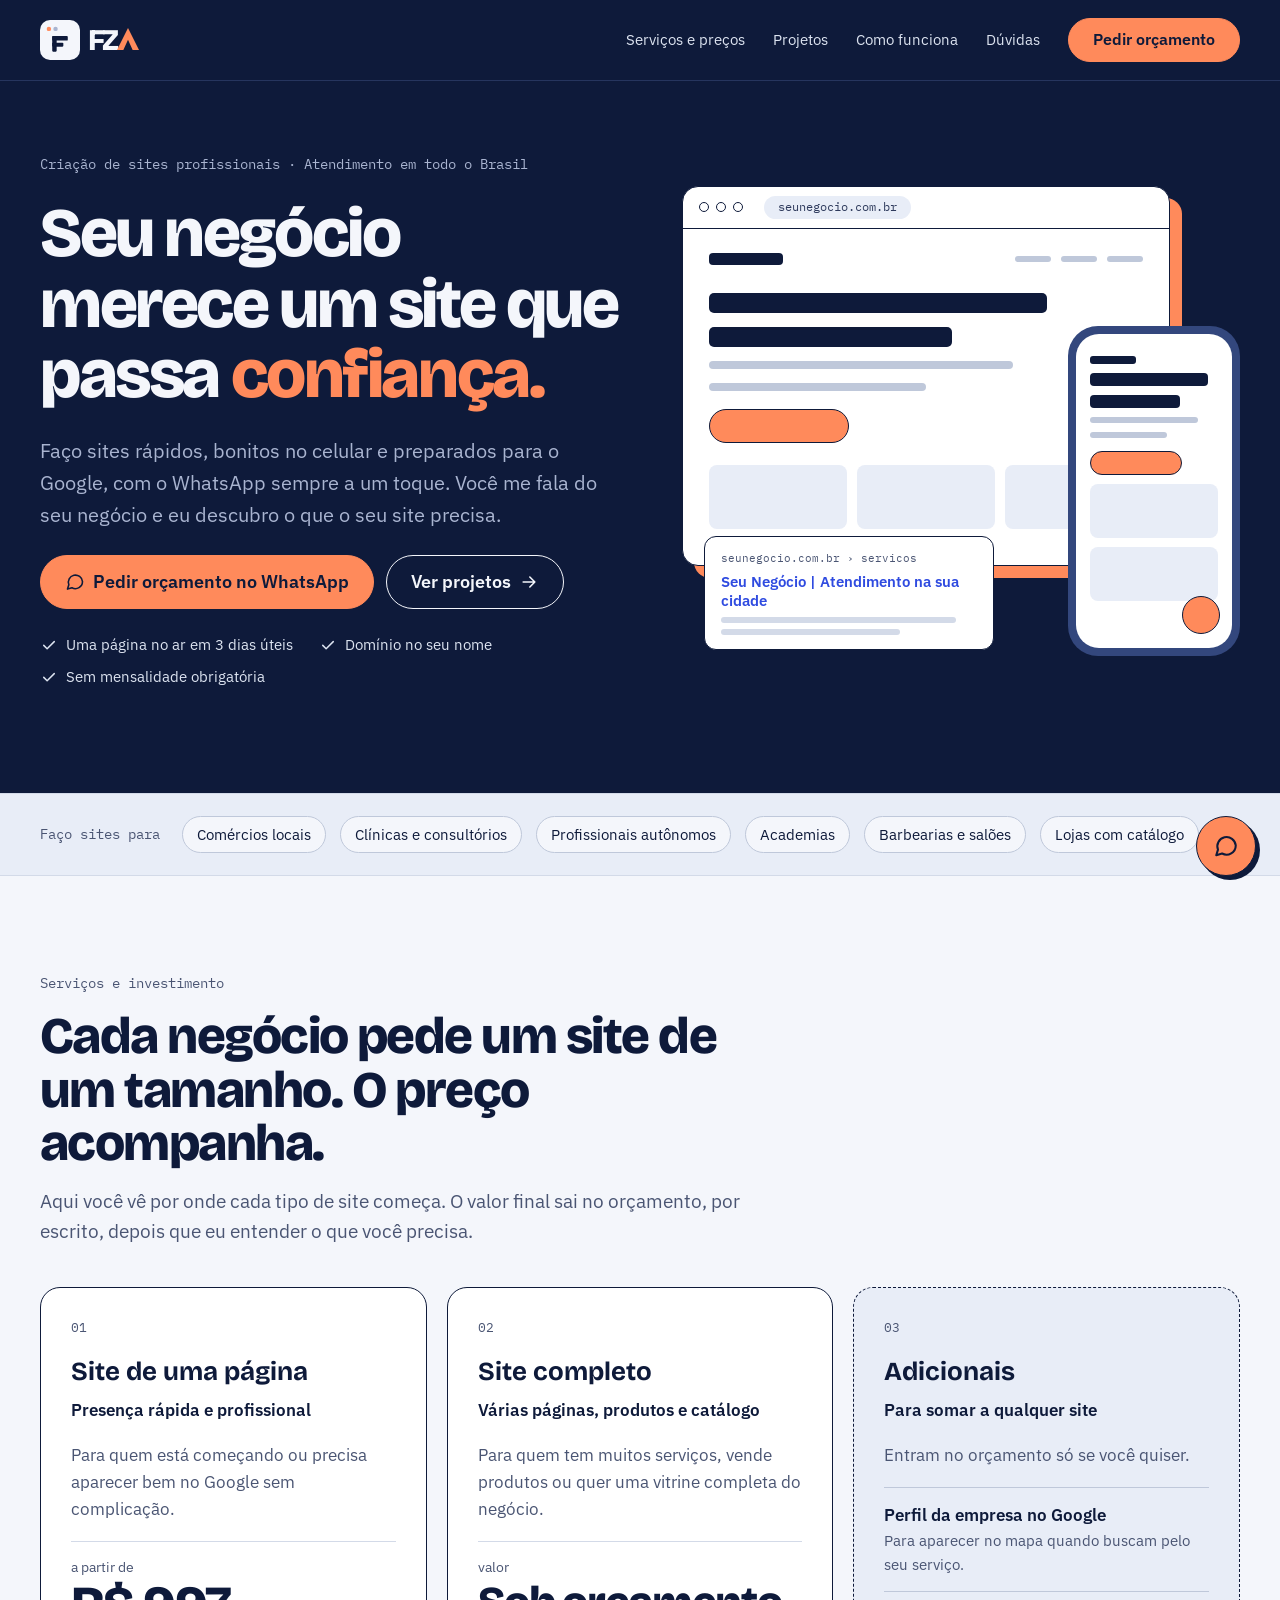
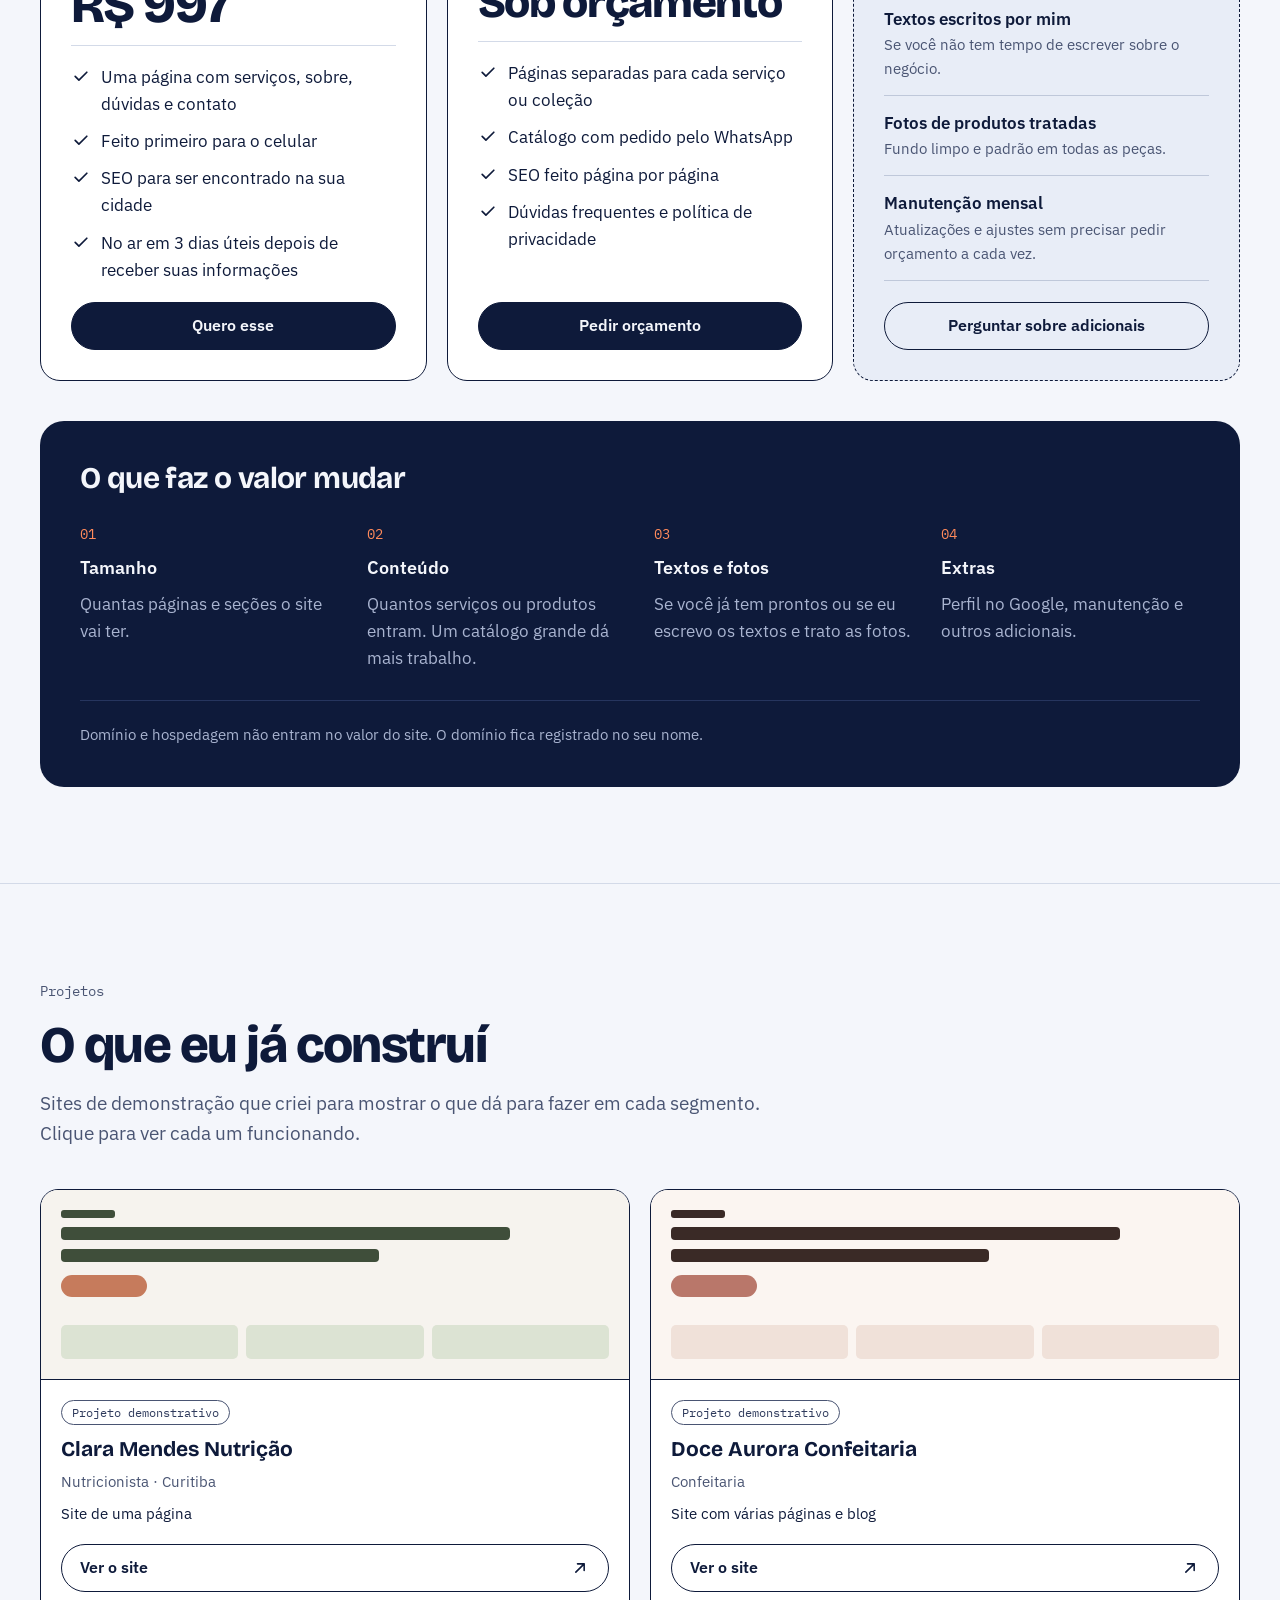
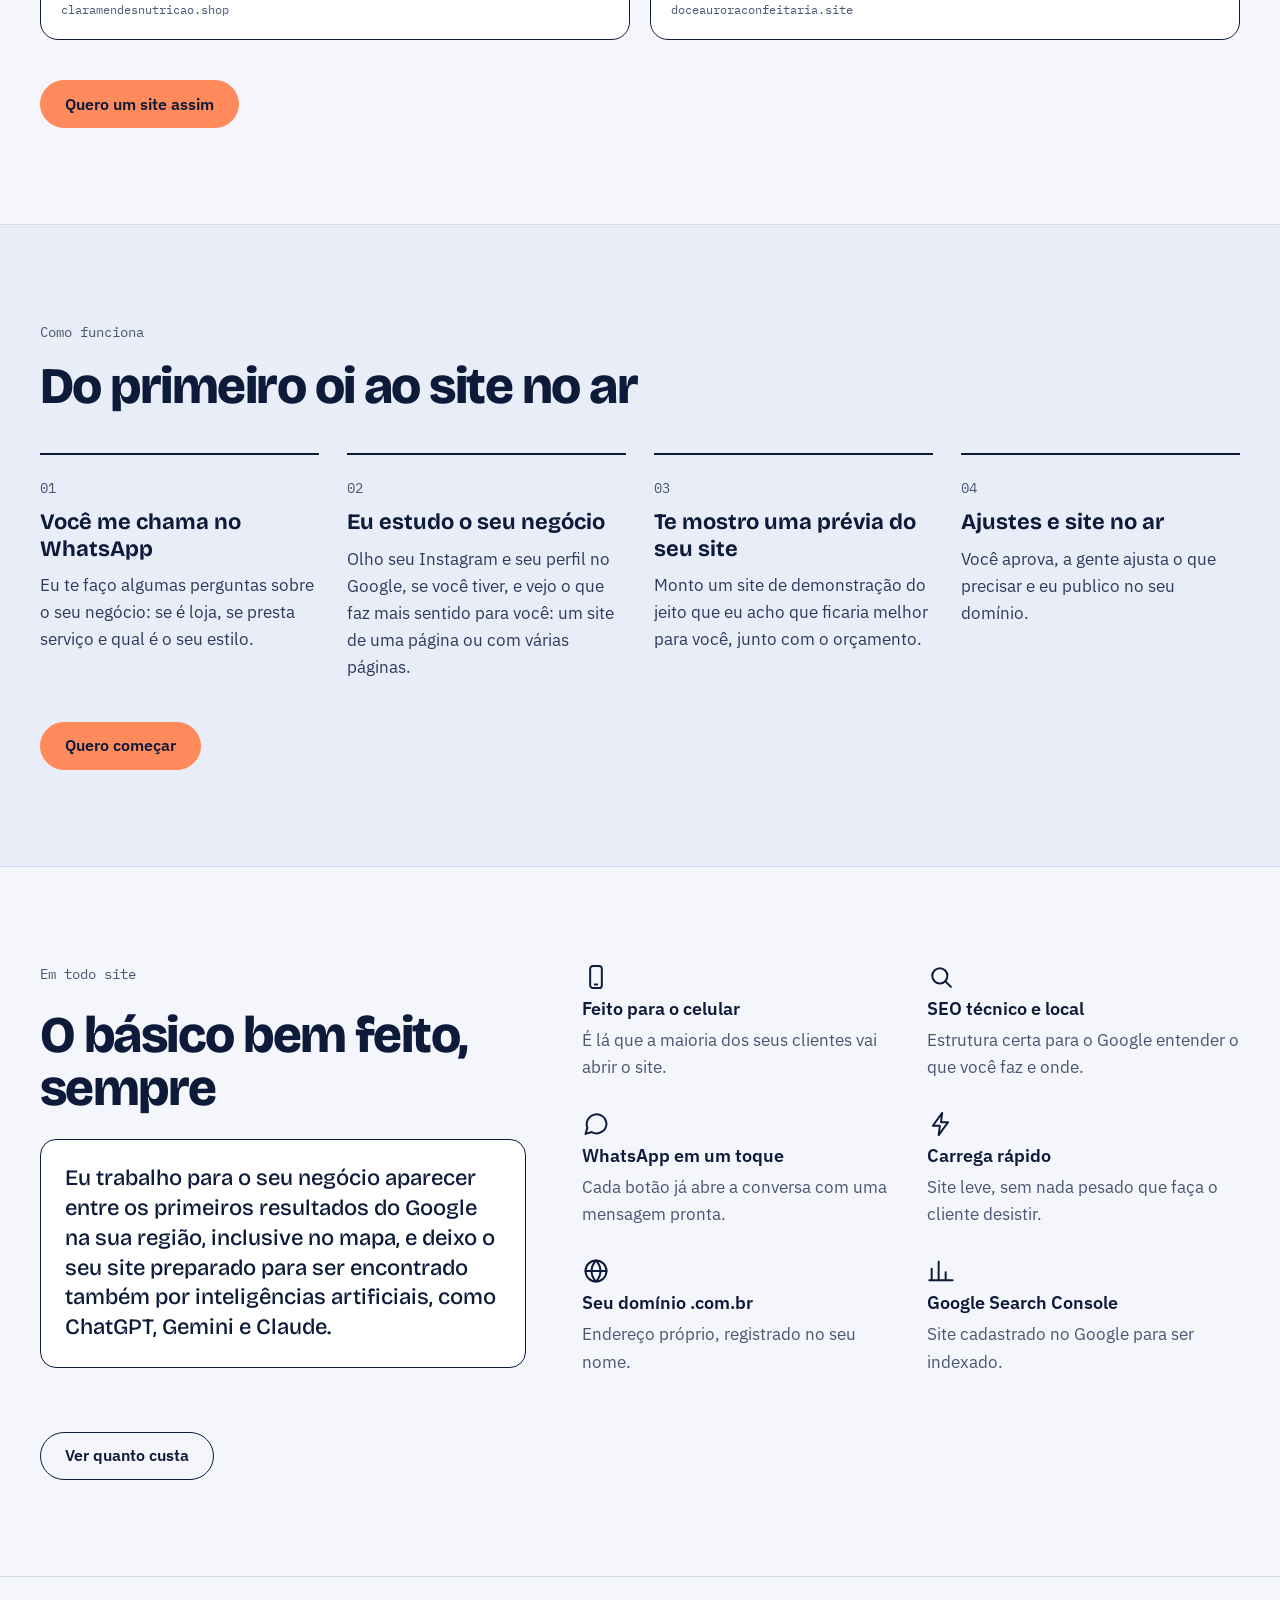
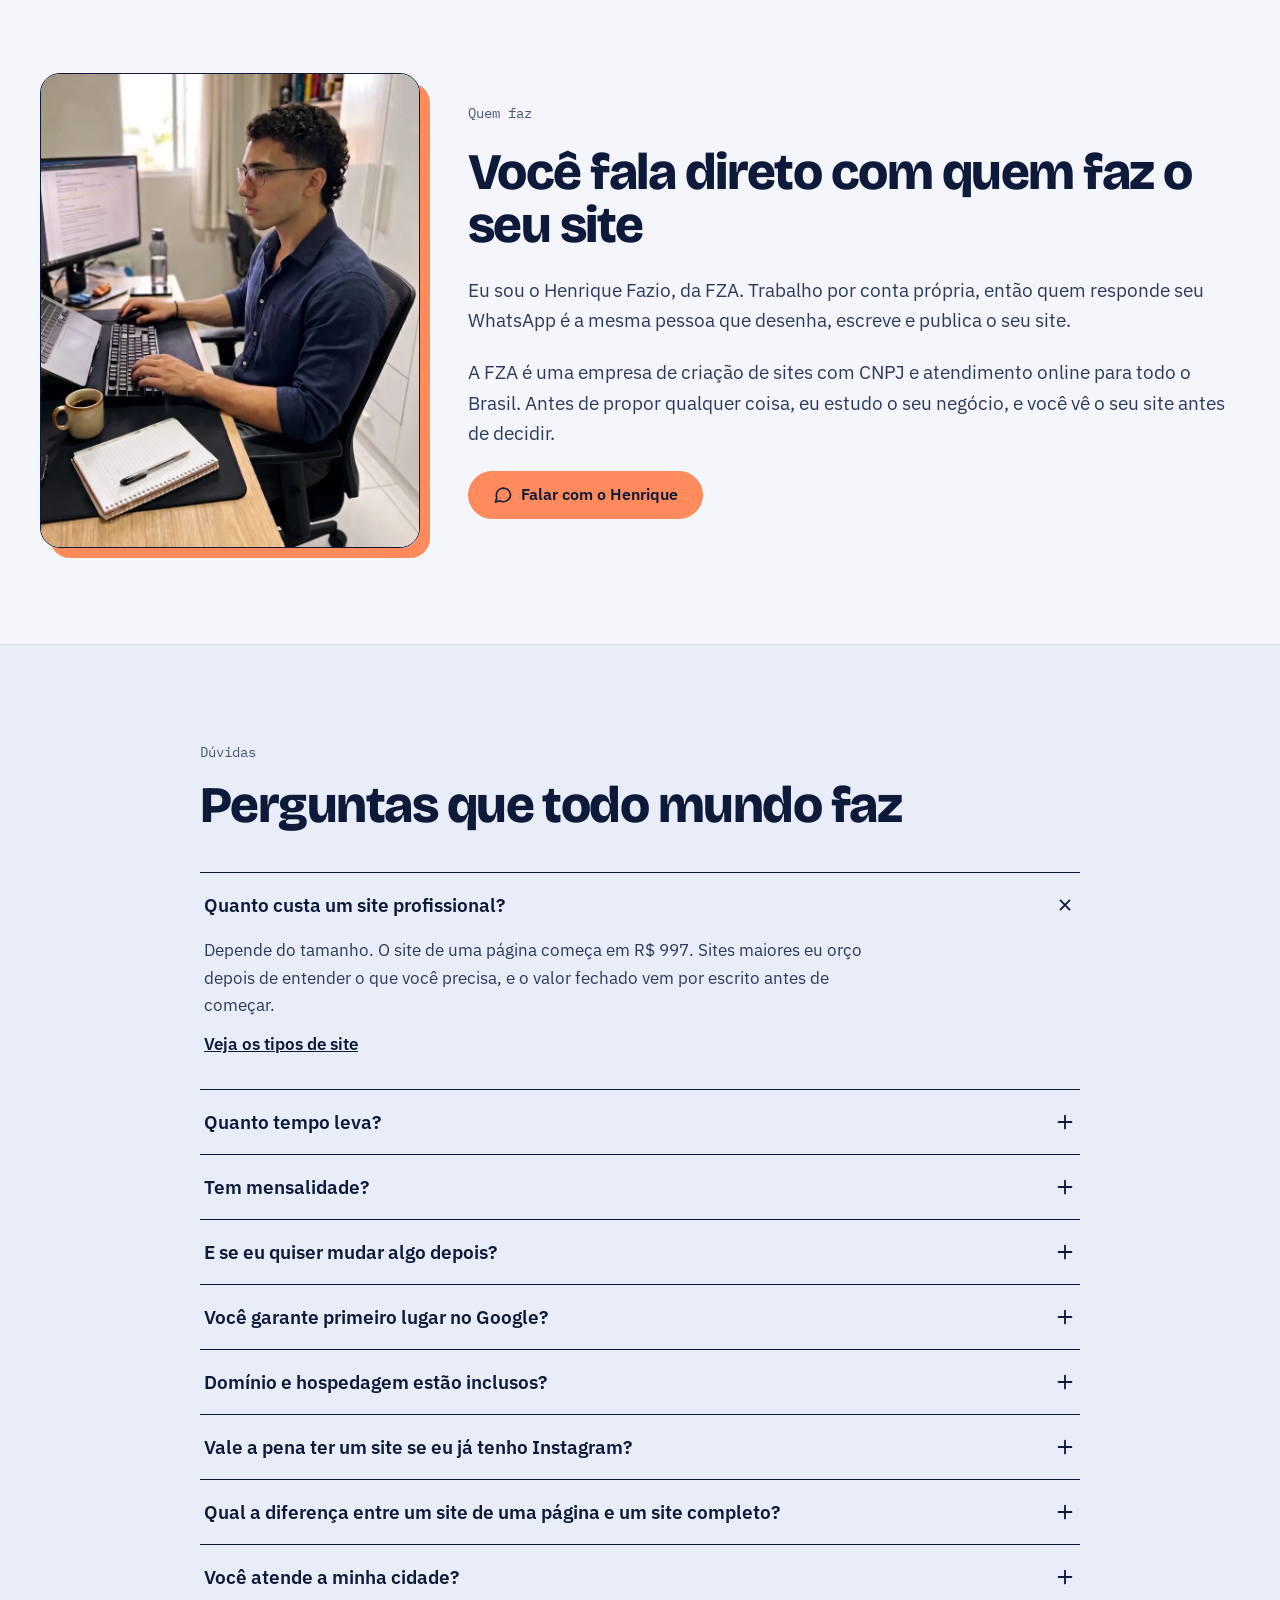
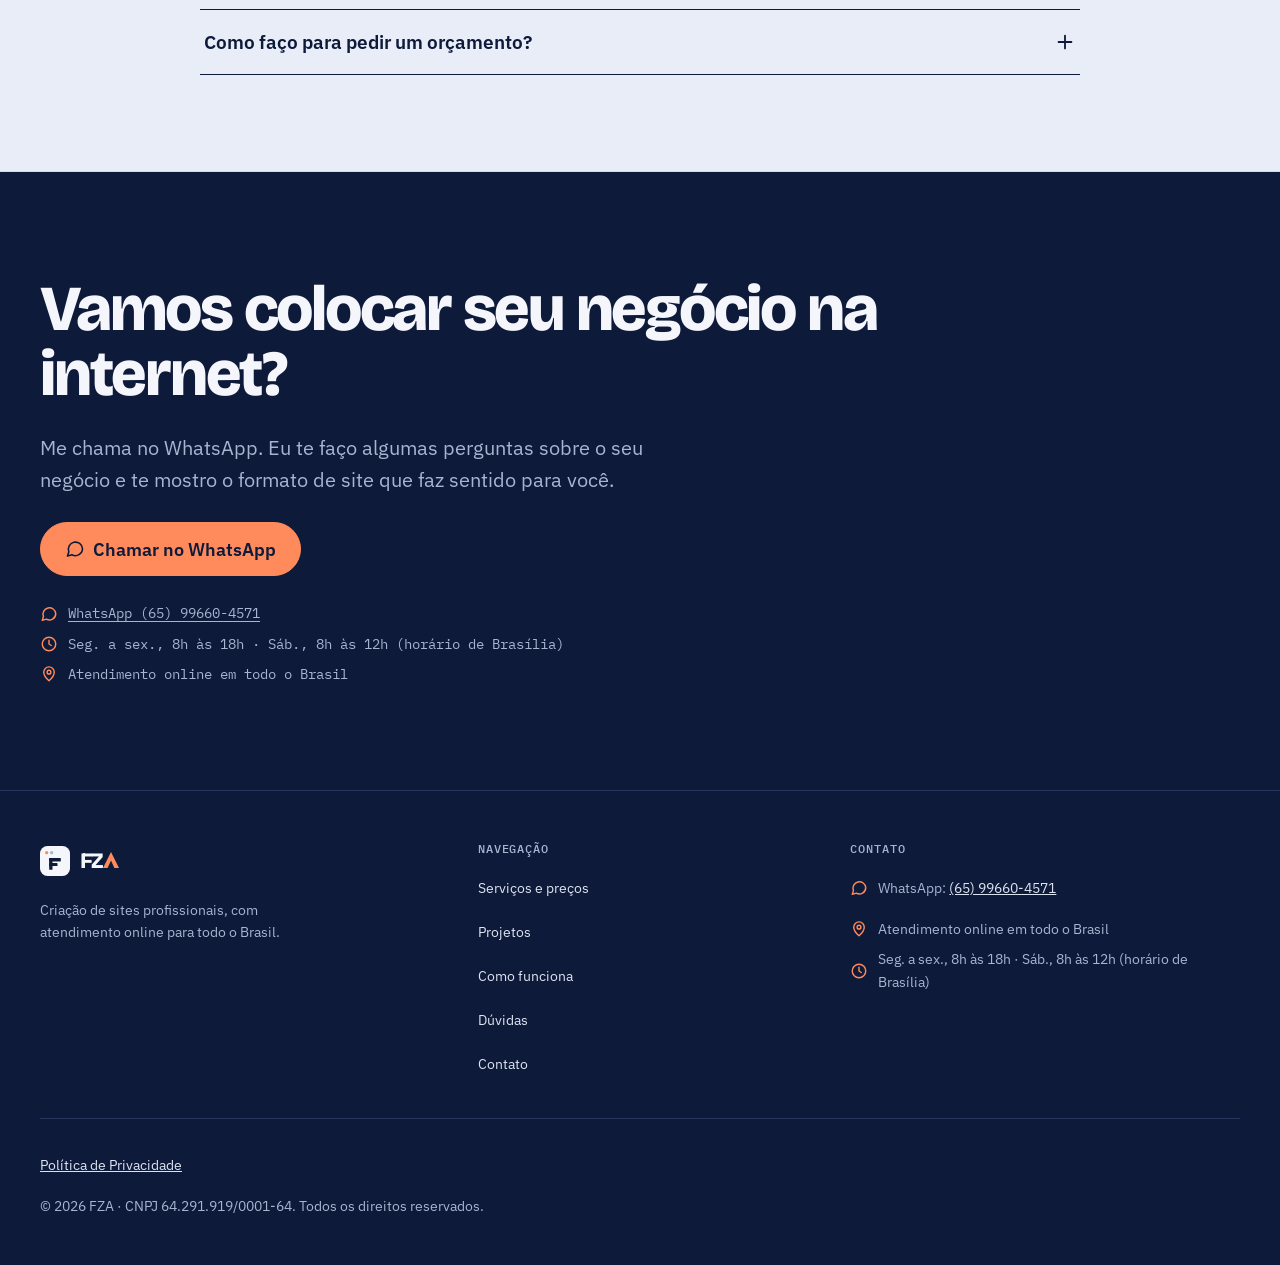
==== commit 5a55fc28: "Ícones na lista de contato da seção Contato" ====
--- a/index.html
+++ b/index.html
@@ -24,7 +24,7 @@
 <meta name="twitter:card" content="summary_large_image">
 
 <link rel="preload" href="/assets/fonts/bricolage-grotesque-latin.woff2" as="font" type="font/woff2" crossorigin>
-<link rel="stylesheet" href="/assets/css/style.css?v=20261029">
+<link rel="stylesheet" href="/assets/css/style.css?v=2026102902">
 <script src="/assets/js/main.js?v=20261029" defer></script>
 
 <script type="application/ld+json">
@@ -454,9 +454,9 @@
         Chamar no WhatsApp
       </a>
       <ul class="contato-info">
-        <li><a href="https://wa.me/5565996604571?text=Ol%C3%A1%2C%20Henrique!%20Quero%20colocar%20meu%20neg%C3%B3cio%20na%20internet.%20Pode%20me%20ajudar%3F" target="_blank" rel="noopener">WhatsApp (65) 99660-4571</a></li>
-        <li>Seg. a sex., 8h às 18h · Sáb., 8h às 12h (horário de Brasília)</li>
-        <li>Atendimento online em todo o Brasil</li>
+        <li><svg class="contato-icone" viewBox="0 0 24 24" aria-hidden="true" fill="none" stroke="currentColor" stroke-width="1.9" stroke-linecap="round" stroke-linejoin="round"><path d="M21 11.5a8.5 8.5 0 0 1-12.6 7.4L3 20.5l1.6-5.2A8.5 8.5 0 1 1 21 11.5z"/></svg><span><a href="https://wa.me/5565996604571?text=Ol%C3%A1%2C%20Henrique!%20Quero%20colocar%20meu%20neg%C3%B3cio%20na%20internet.%20Pode%20me%20ajudar%3F" target="_blank" rel="noopener">WhatsApp (65) 99660-4571</a></span></li>
+        <li><svg class="contato-icone" viewBox="0 0 24 24" aria-hidden="true" fill="none" stroke="currentColor" stroke-width="1.9" stroke-linecap="round" stroke-linejoin="round"><circle cx="12" cy="12" r="9"/><path d="M12 7v5l3 2"/></svg><span>Seg. a sex., 8h às 18h · Sáb., 8h às 12h (horário de Brasília)</span></li>
+        <li><svg class="contato-icone" viewBox="0 0 24 24" aria-hidden="true" fill="none" stroke="currentColor" stroke-width="1.9" stroke-linecap="round" stroke-linejoin="round"><path d="M12 21s-7-6.2-7-11.5a7 7 0 0 1 14 0C19 14.8 12 21 12 21z"/><circle cx="12" cy="9.5" r="2.5"/></svg><span>Atendimento online em todo o Brasil</span></li>
       </ul>
     </div>
   </section>
--- a/assets/css/style.css
+++ b/assets/css/style.css
@@ -525,6 +525,8 @@
 .contato-texto { max-width: 620px; font-size: var(--fonte-md); color: var(--texto-sobre-escuro); }
 @media (min-width: 1024px) { .contato-texto { font-size: 20px; } }
 .contato-info { display: flex; flex-direction: column; gap: var(--esp-1); font-family: var(--fonte-mono); font-size: var(--fonte-xs); color: var(--texto-sobre-escuro); }
+.contato-info li { display: flex; align-items: center; gap: 10px; }
+.contato-icone { width: 18px; height: 18px; flex: none; color: var(--secundaria); }
 .contato-info a { color: inherit; text-underline-offset: 3px; }
 .contato-info a:hover { color: var(--texto-claro); }
 @media (max-width: 599px) { .contato .btn { width: 100%; } }
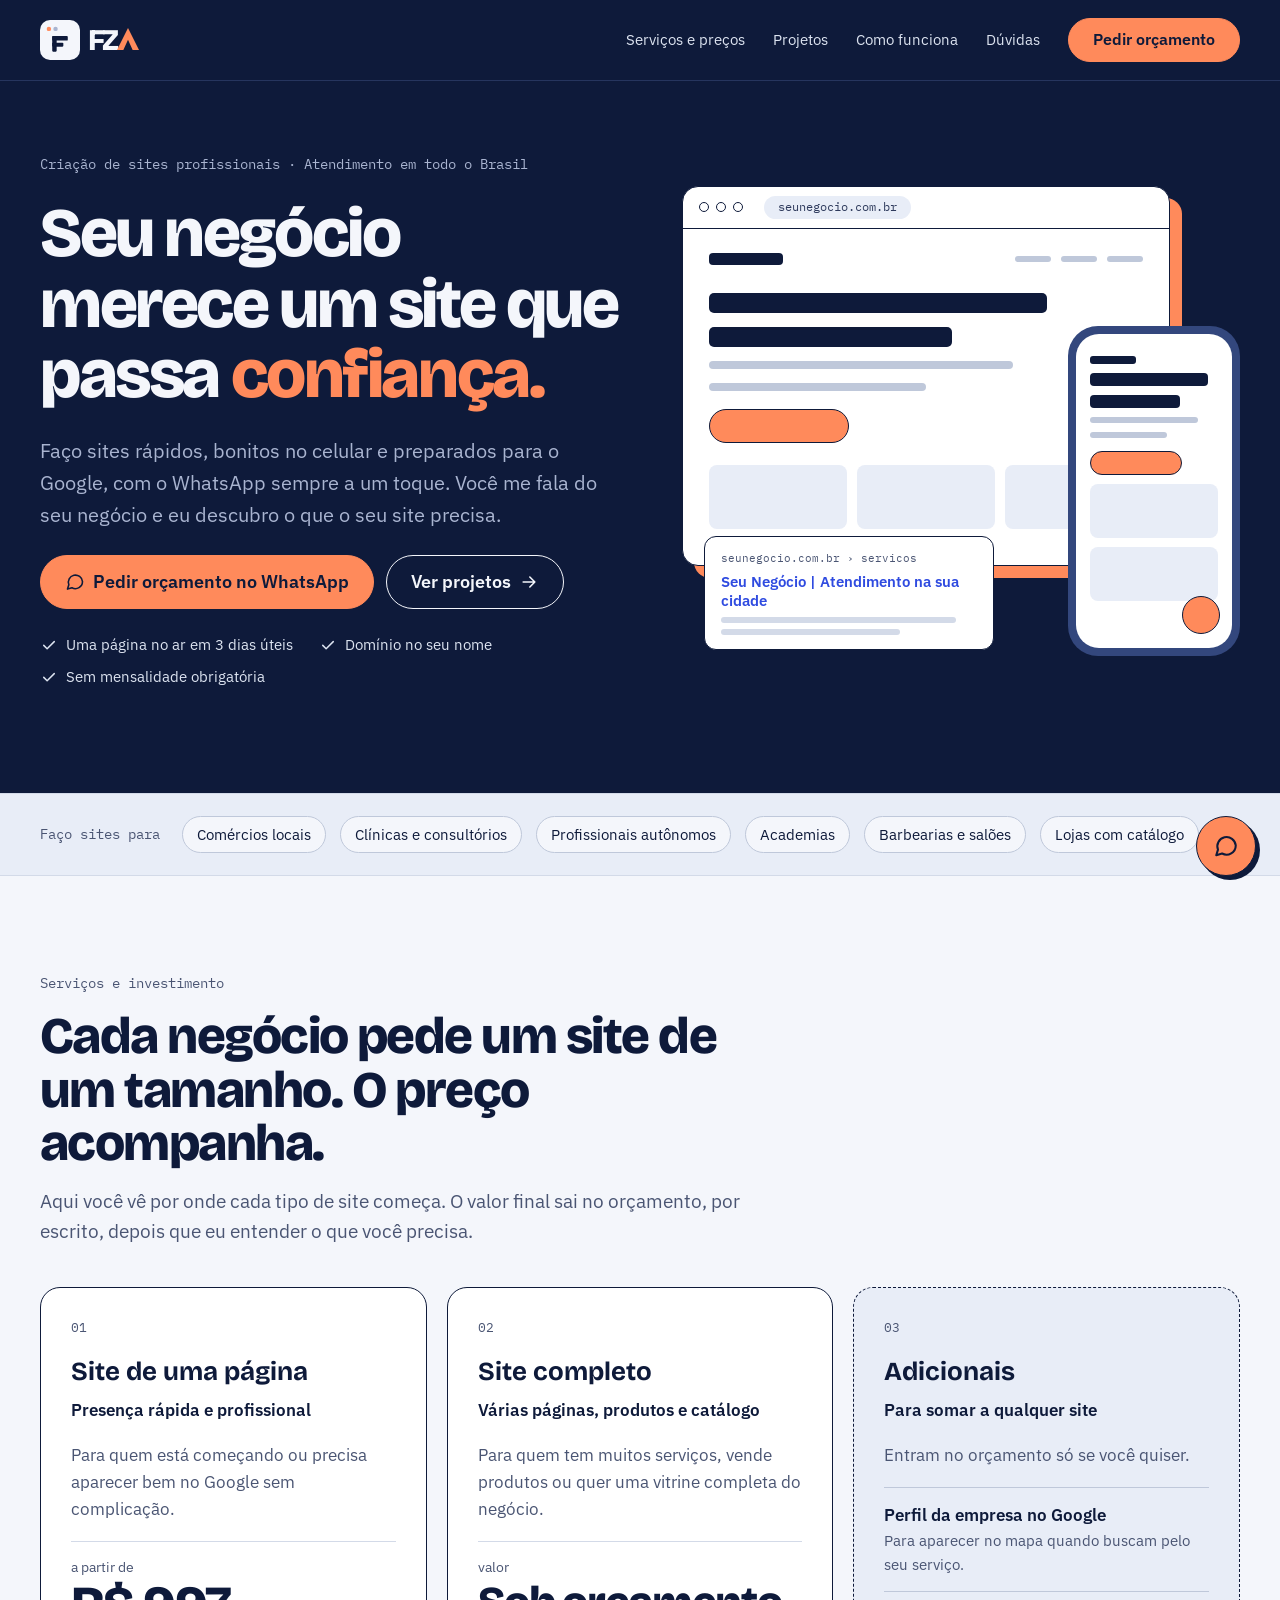
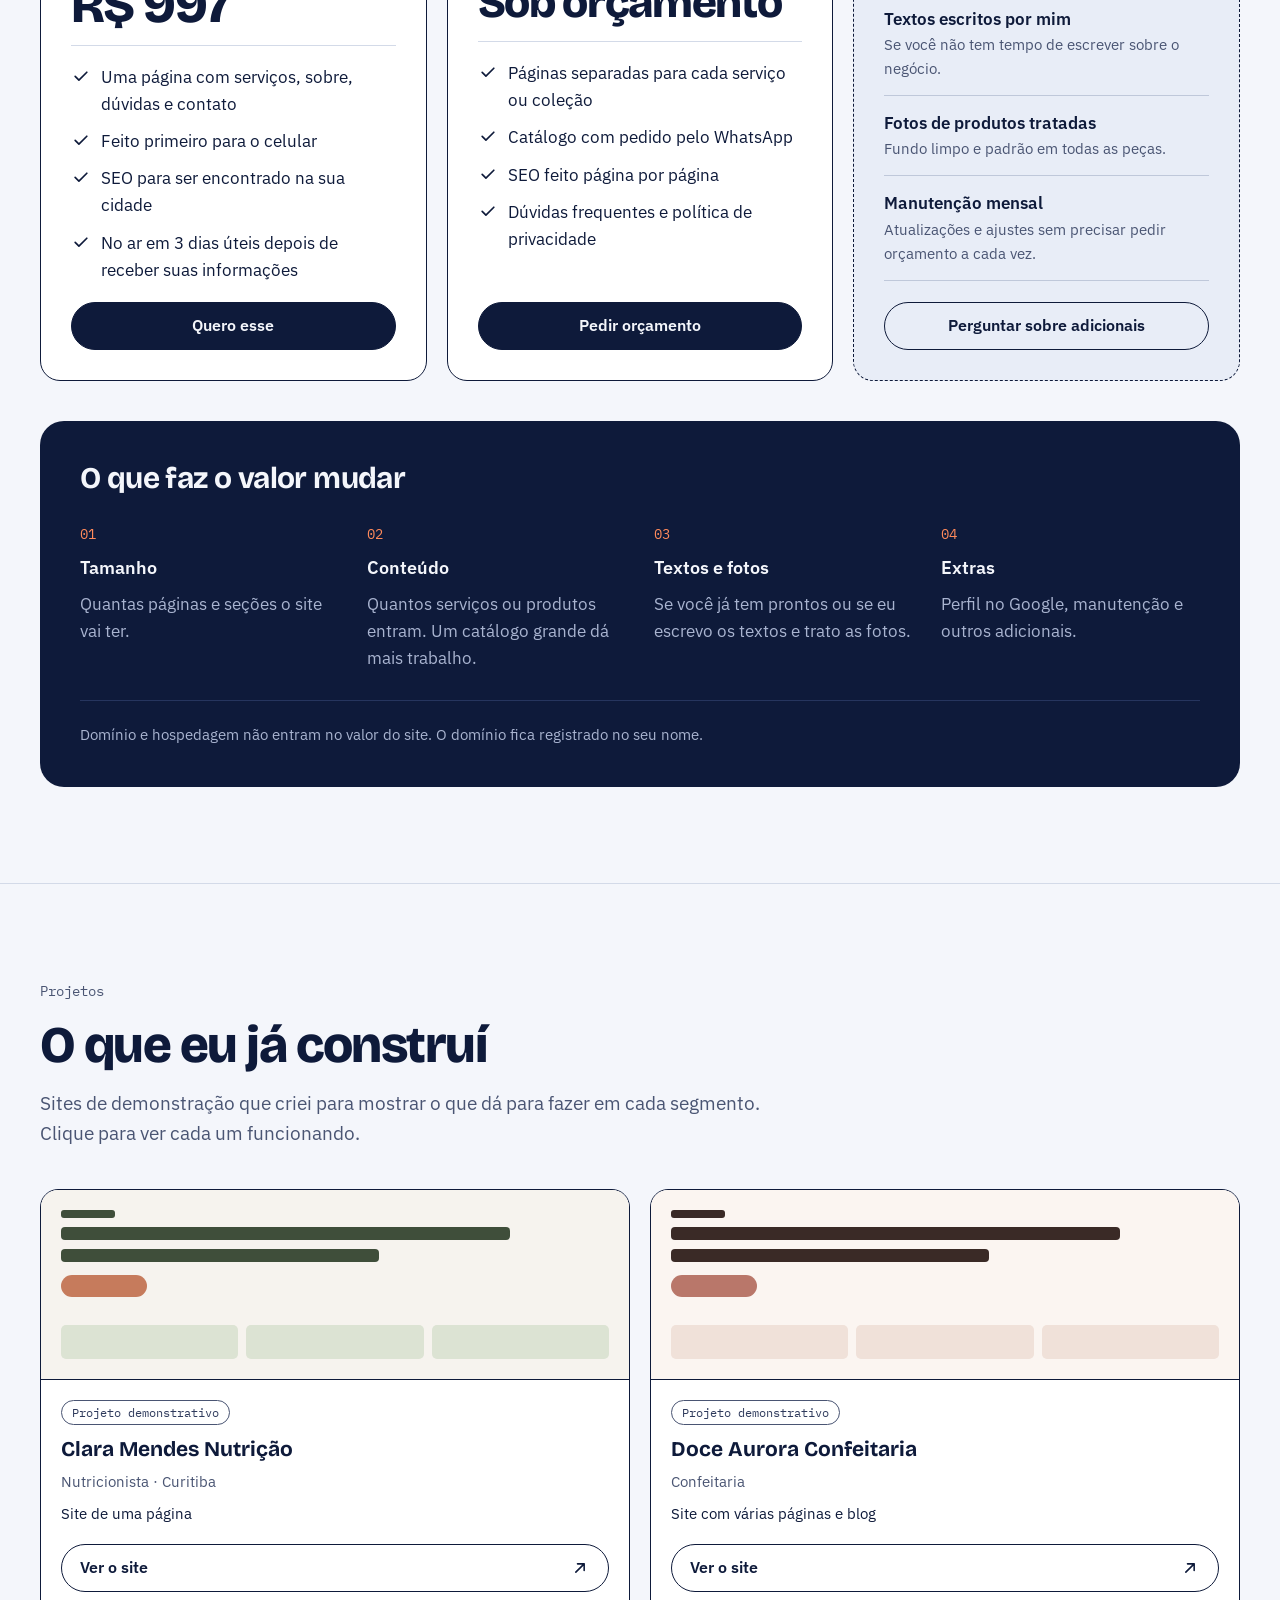
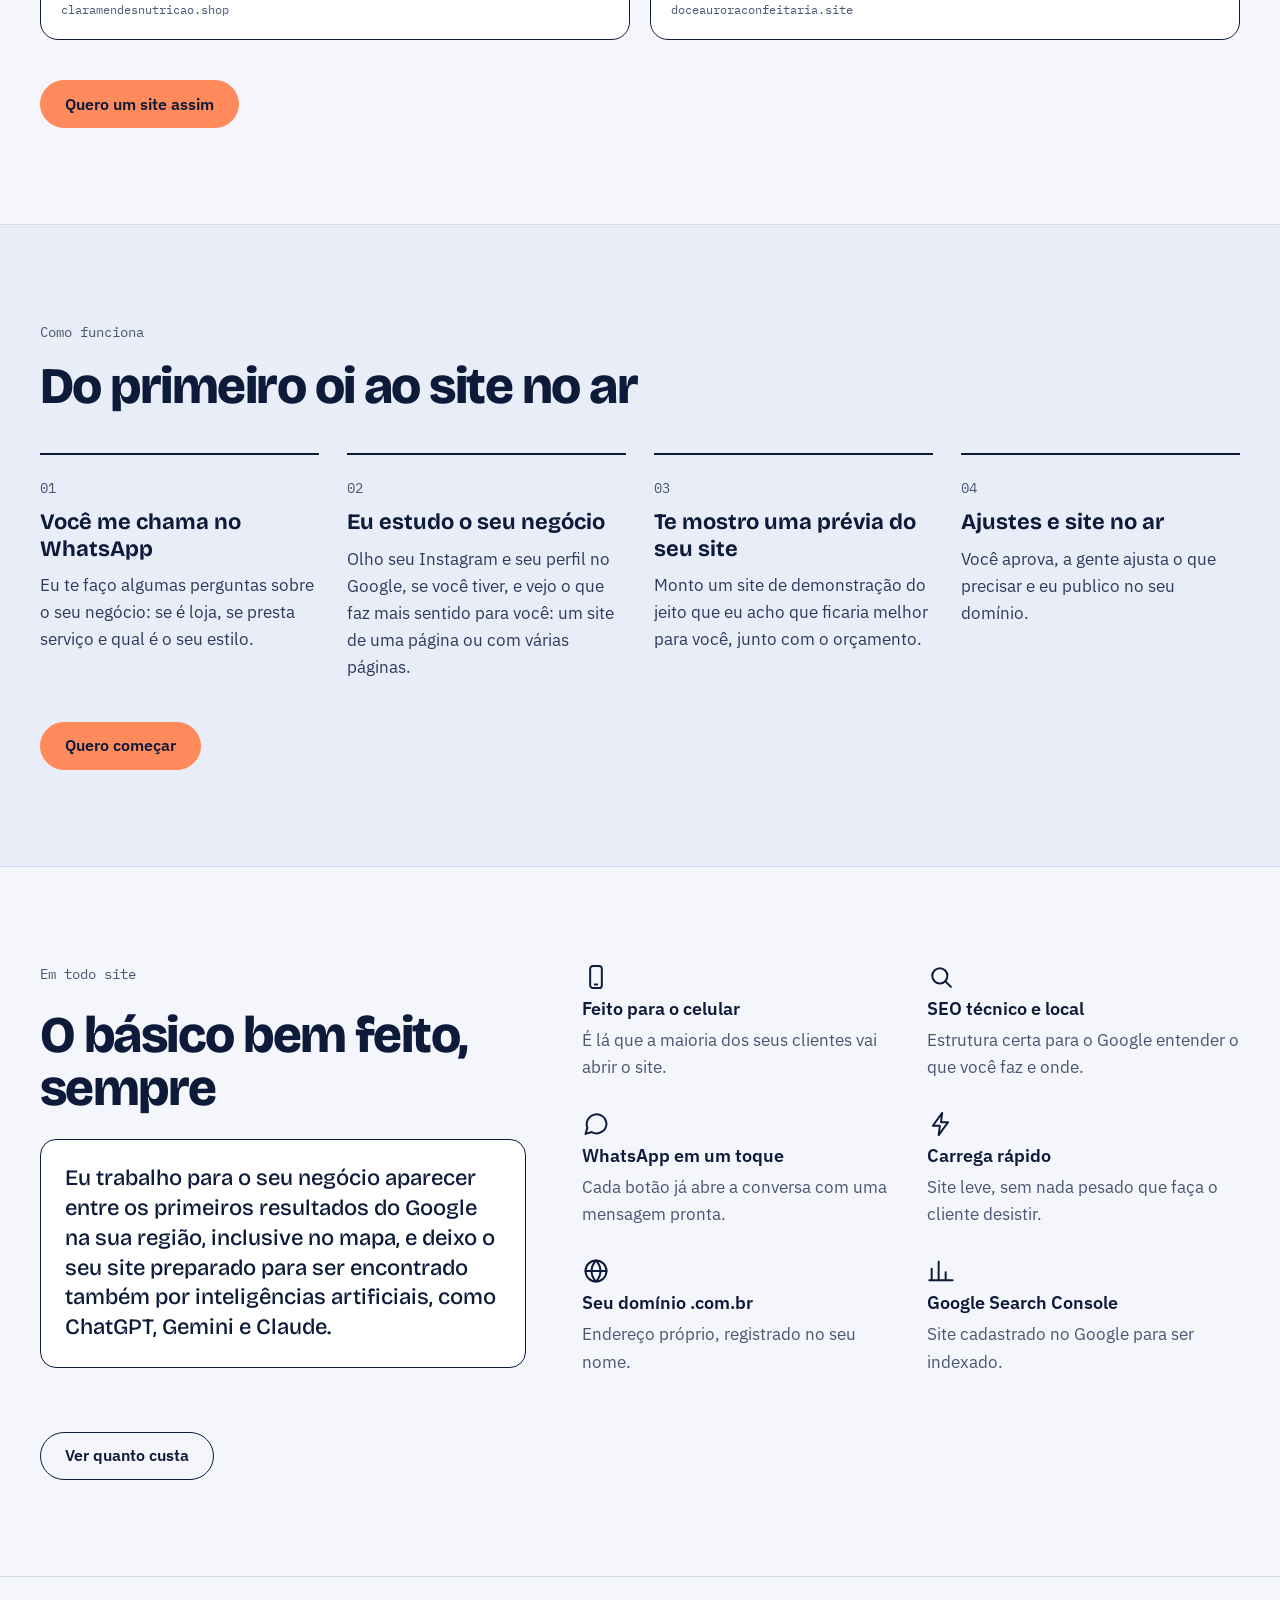
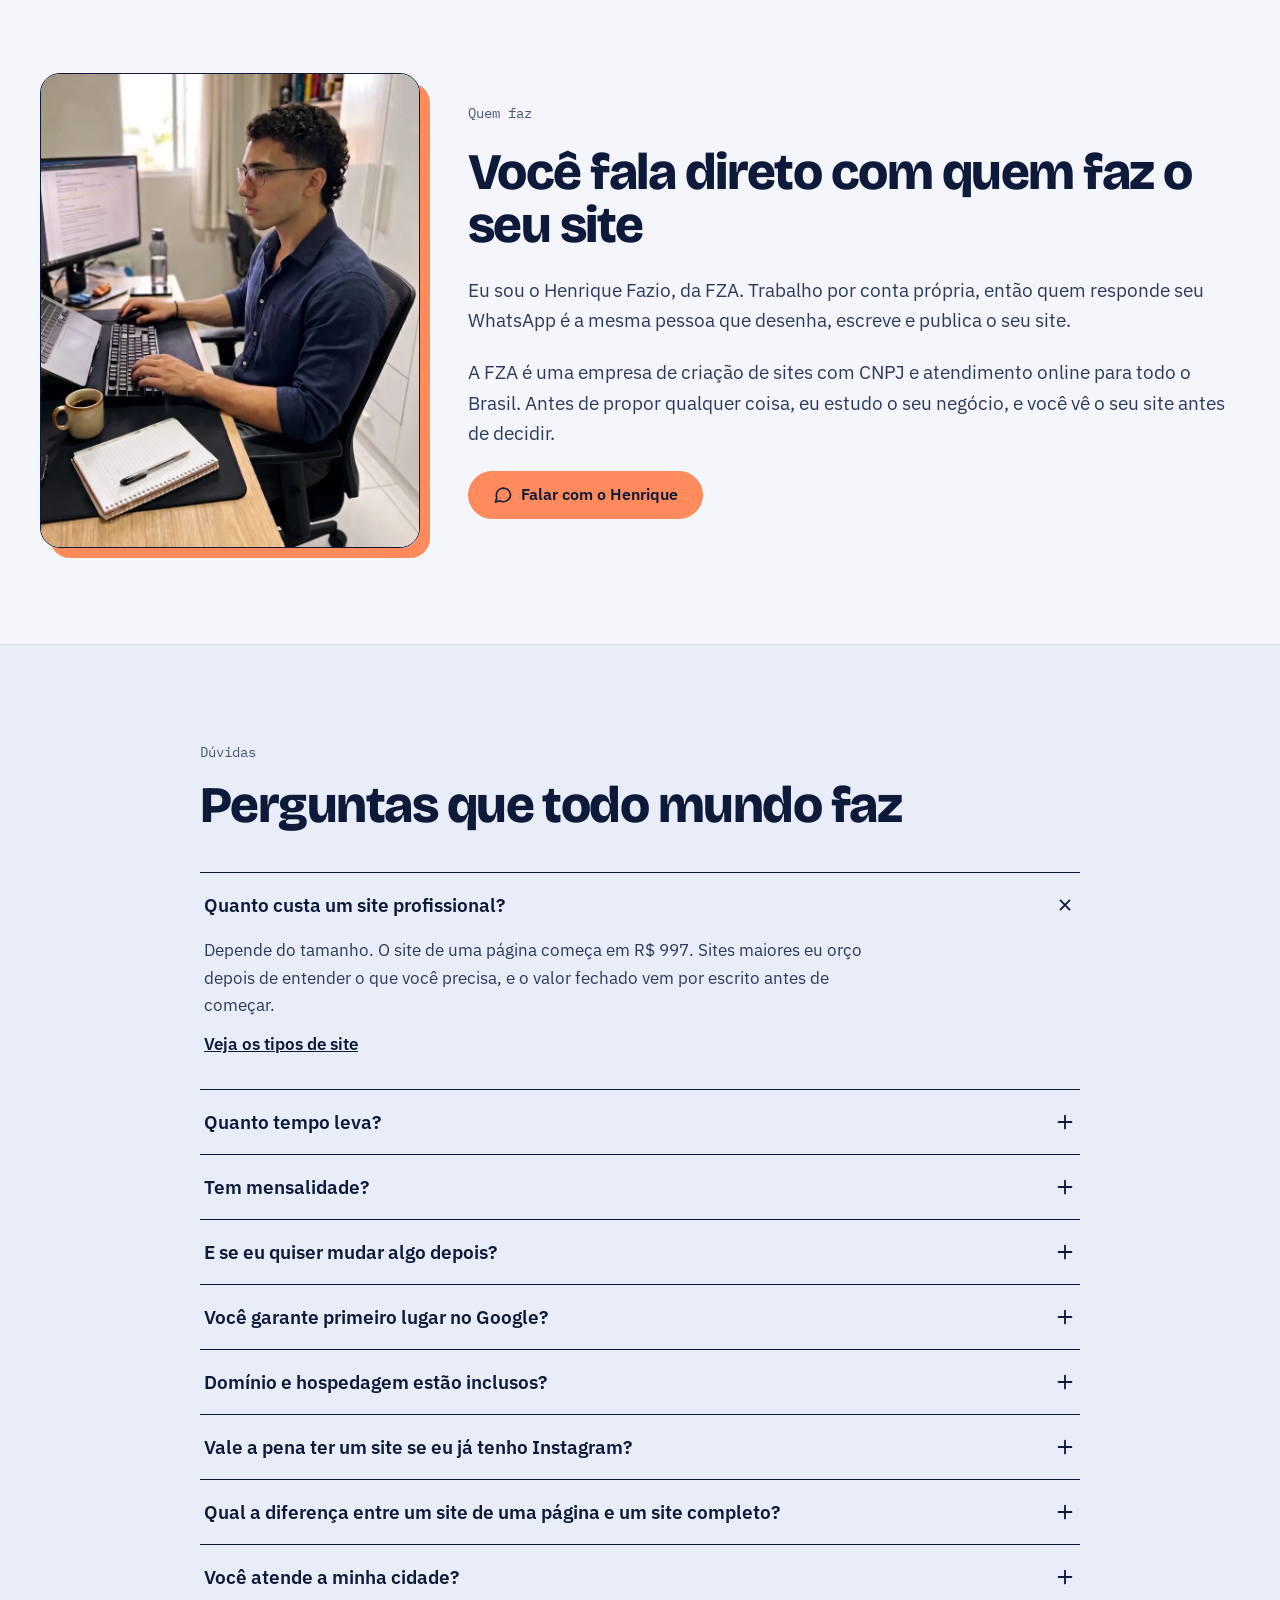
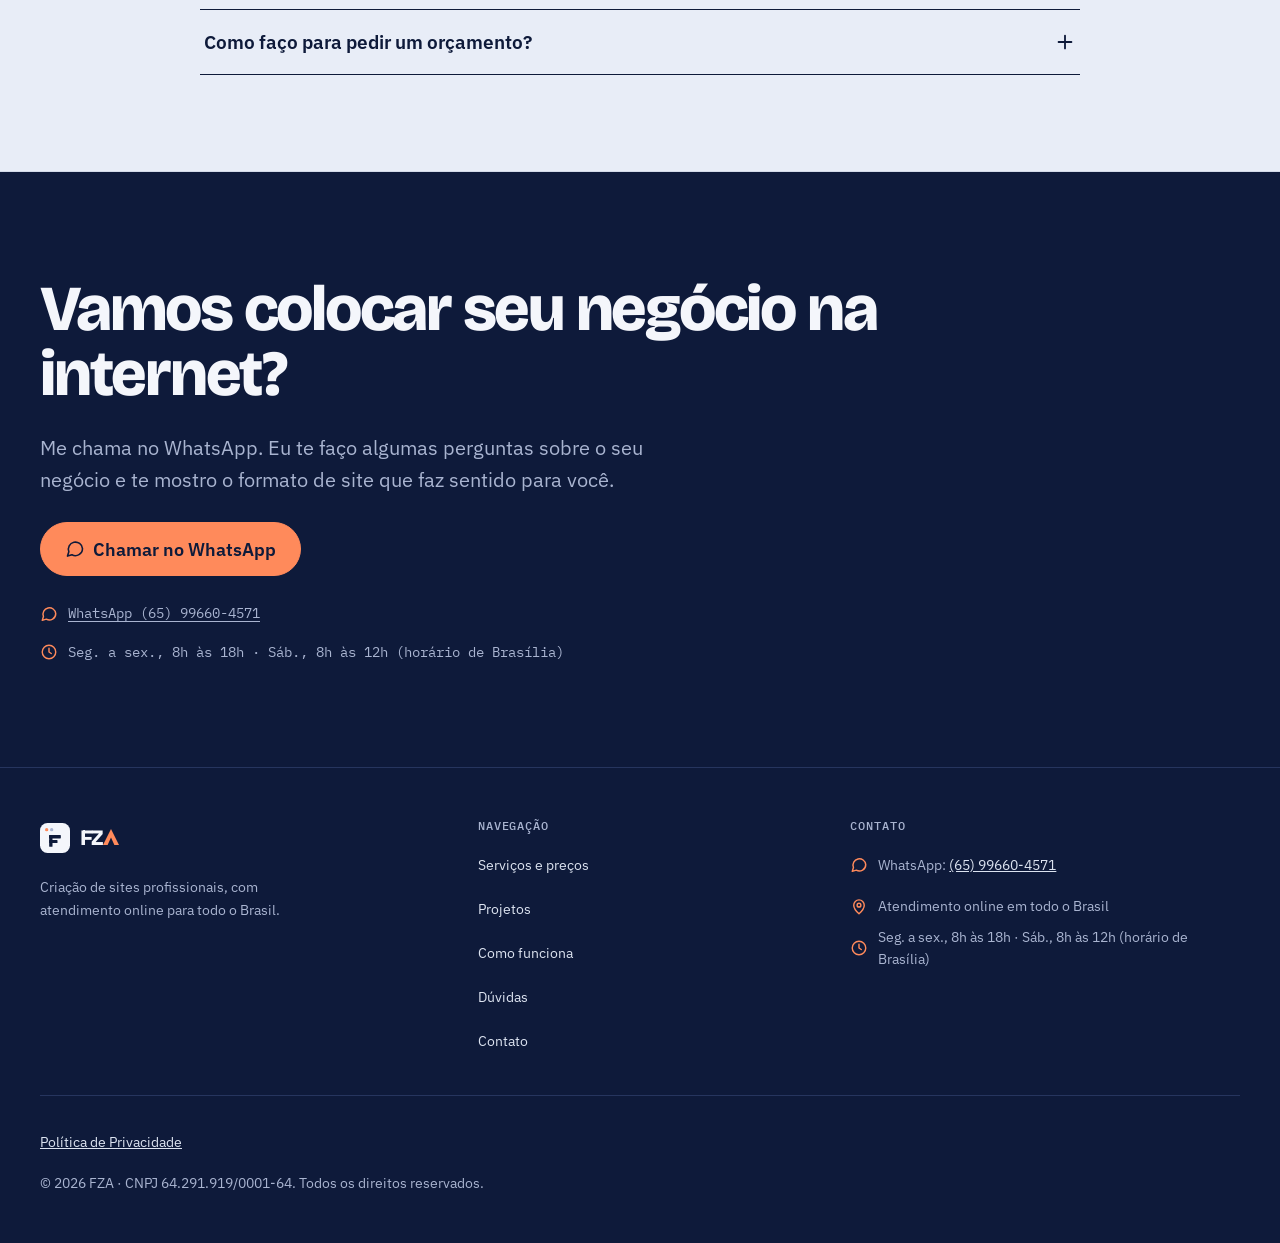
==== commit e6235564: "Contato: remove atendimento online e aumenta espaçamento" ====
--- a/index.html
+++ b/index.html
@@ -24,7 +24,7 @@
 <meta name="twitter:card" content="summary_large_image">
 
 <link rel="preload" href="/assets/fonts/bricolage-grotesque-latin.woff2" as="font" type="font/woff2" crossorigin>
-<link rel="stylesheet" href="/assets/css/style.css?v=2026102902">
+<link rel="stylesheet" href="/assets/css/style.css?v=2026102903">
 <script src="/assets/js/main.js?v=20261029" defer></script>
 
 <script type="application/ld+json">
@@ -455,9 +455,7 @@
       </a>
       <ul class="contato-info">
         <li><svg class="contato-icone" viewBox="0 0 24 24" aria-hidden="true" fill="none" stroke="currentColor" stroke-width="1.9" stroke-linecap="round" stroke-linejoin="round"><path d="M21 11.5a8.5 8.5 0 0 1-12.6 7.4L3 20.5l1.6-5.2A8.5 8.5 0 1 1 21 11.5z"/></svg><span><a href="https://wa.me/5565996604571?text=Ol%C3%A1%2C%20Henrique!%20Quero%20colocar%20meu%20neg%C3%B3cio%20na%20internet.%20Pode%20me%20ajudar%3F" target="_blank" rel="noopener">WhatsApp (65) 99660-4571</a></span></li>
-        <li><svg class="contato-icone" viewBox="0 0 24 24" aria-hidden="true" fill="none" stroke="currentColor" stroke-width="1.9" stroke-linecap="round" stroke-linejoin="round"><circle cx="12" cy="12" r="9"/><path d="M12 7v5l3 2"/></svg><span>Seg. a sex., 8h às 18h · Sáb., 8h às 12h (horário de Brasília)</span></li>
-        <li><svg class="contato-icone" viewBox="0 0 24 24" aria-hidden="true" fill="none" stroke="currentColor" stroke-width="1.9" stroke-linecap="round" stroke-linejoin="round"><path d="M12 21s-7-6.2-7-11.5a7 7 0 0 1 14 0C19 14.8 12 21 12 21z"/><circle cx="12" cy="9.5" r="2.5"/></svg><span>Atendimento online em todo o Brasil</span></li>
-      </ul>
+        <li><svg class="contato-icone" viewBox="0 0 24 24" aria-hidden="true" fill="none" stroke="currentColor" stroke-width="1.9" stroke-linecap="round" stroke-linejoin="round"><circle cx="12" cy="12" r="9"/><path d="M12 7v5l3 2"/></svg><span>Seg. a sex., 8h às 18h · Sáb., 8h às 12h (horário de Brasília)</span></li>      </ul>
     </div>
   </section>
 
--- a/assets/css/style.css
+++ b/assets/css/style.css
@@ -524,7 +524,7 @@
 }
 .contato-texto { max-width: 620px; font-size: var(--fonte-md); color: var(--texto-sobre-escuro); }
 @media (min-width: 1024px) { .contato-texto { font-size: 20px; } }
-.contato-info { display: flex; flex-direction: column; gap: var(--esp-1); font-family: var(--fonte-mono); font-size: var(--fonte-xs); color: var(--texto-sobre-escuro); }
+.contato-info { display: flex; flex-direction: column; gap: var(--esp-2); font-family: var(--fonte-mono); font-size: var(--fonte-xs); color: var(--texto-sobre-escuro); }
 .contato-info li { display: flex; align-items: center; gap: 10px; }
 .contato-icone { width: 18px; height: 18px; flex: none; color: var(--secundaria); }
 .contato-info a { color: inherit; text-underline-offset: 3px; }
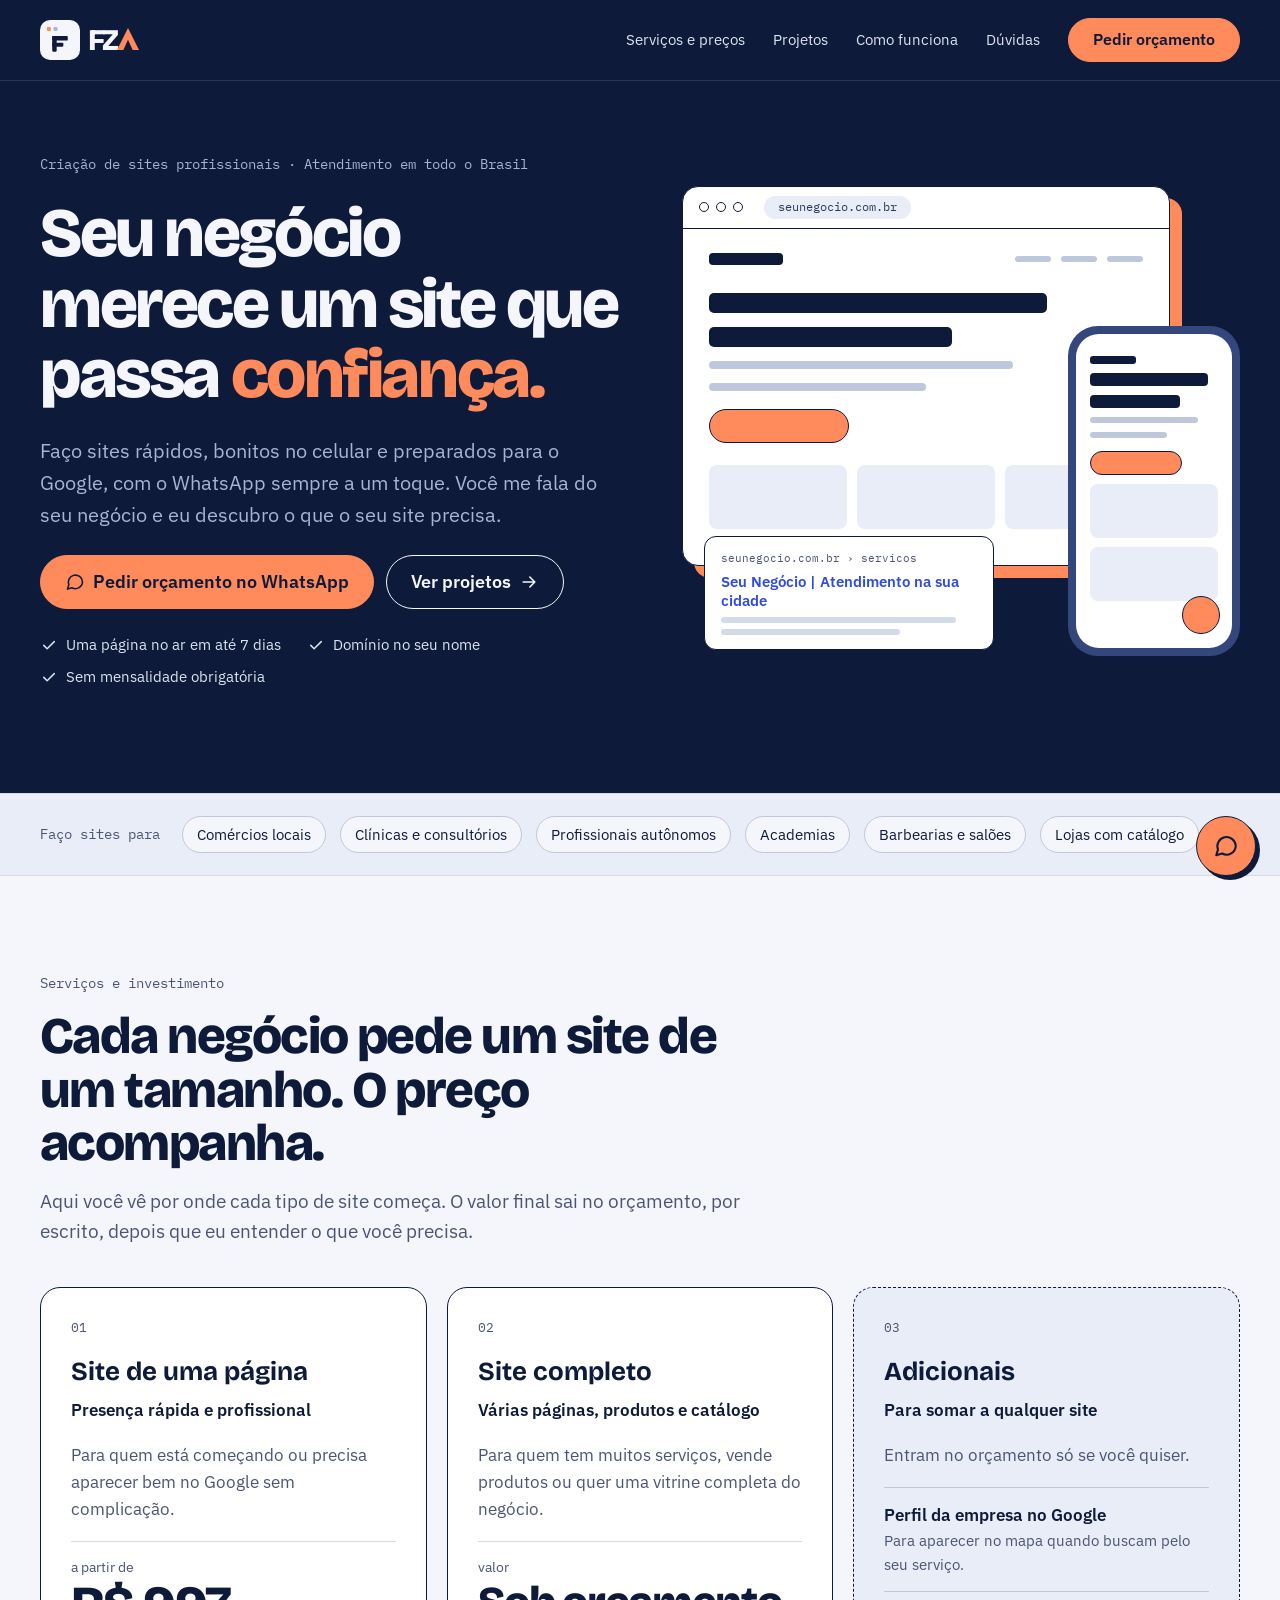
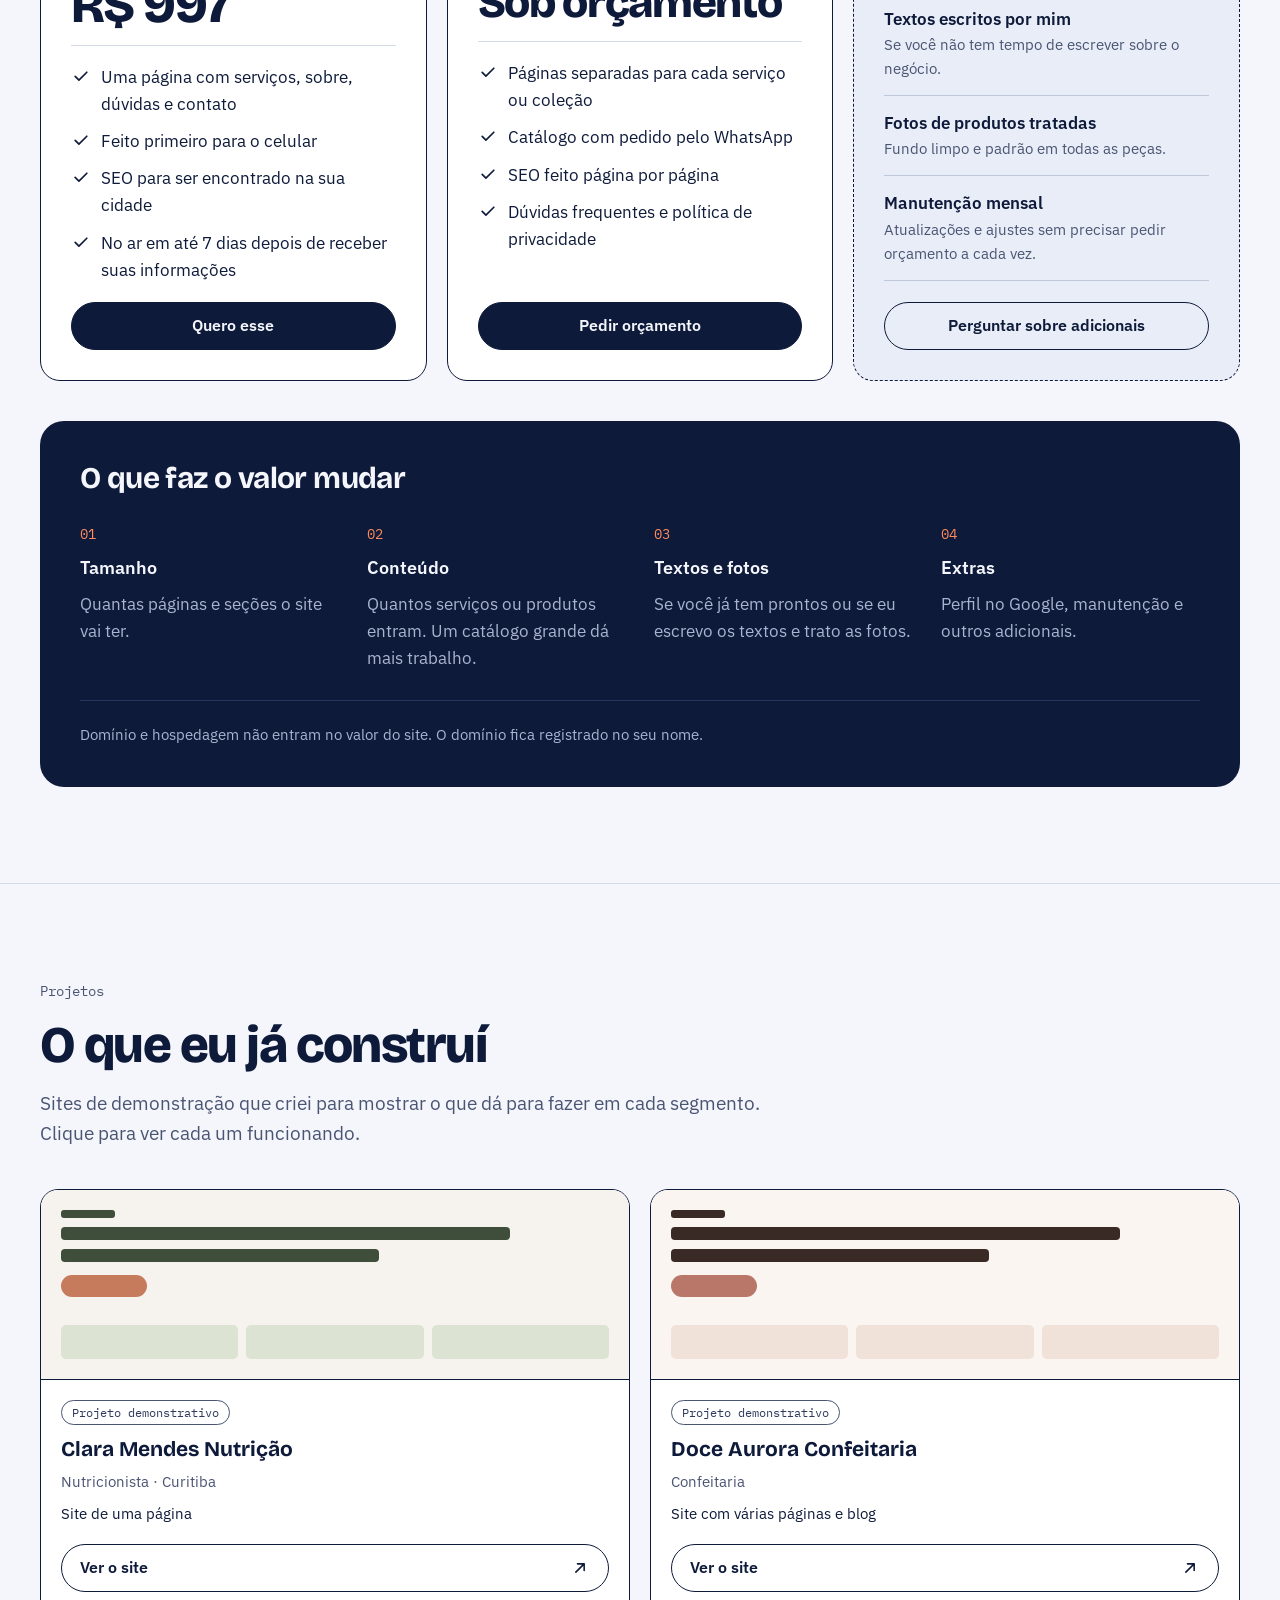
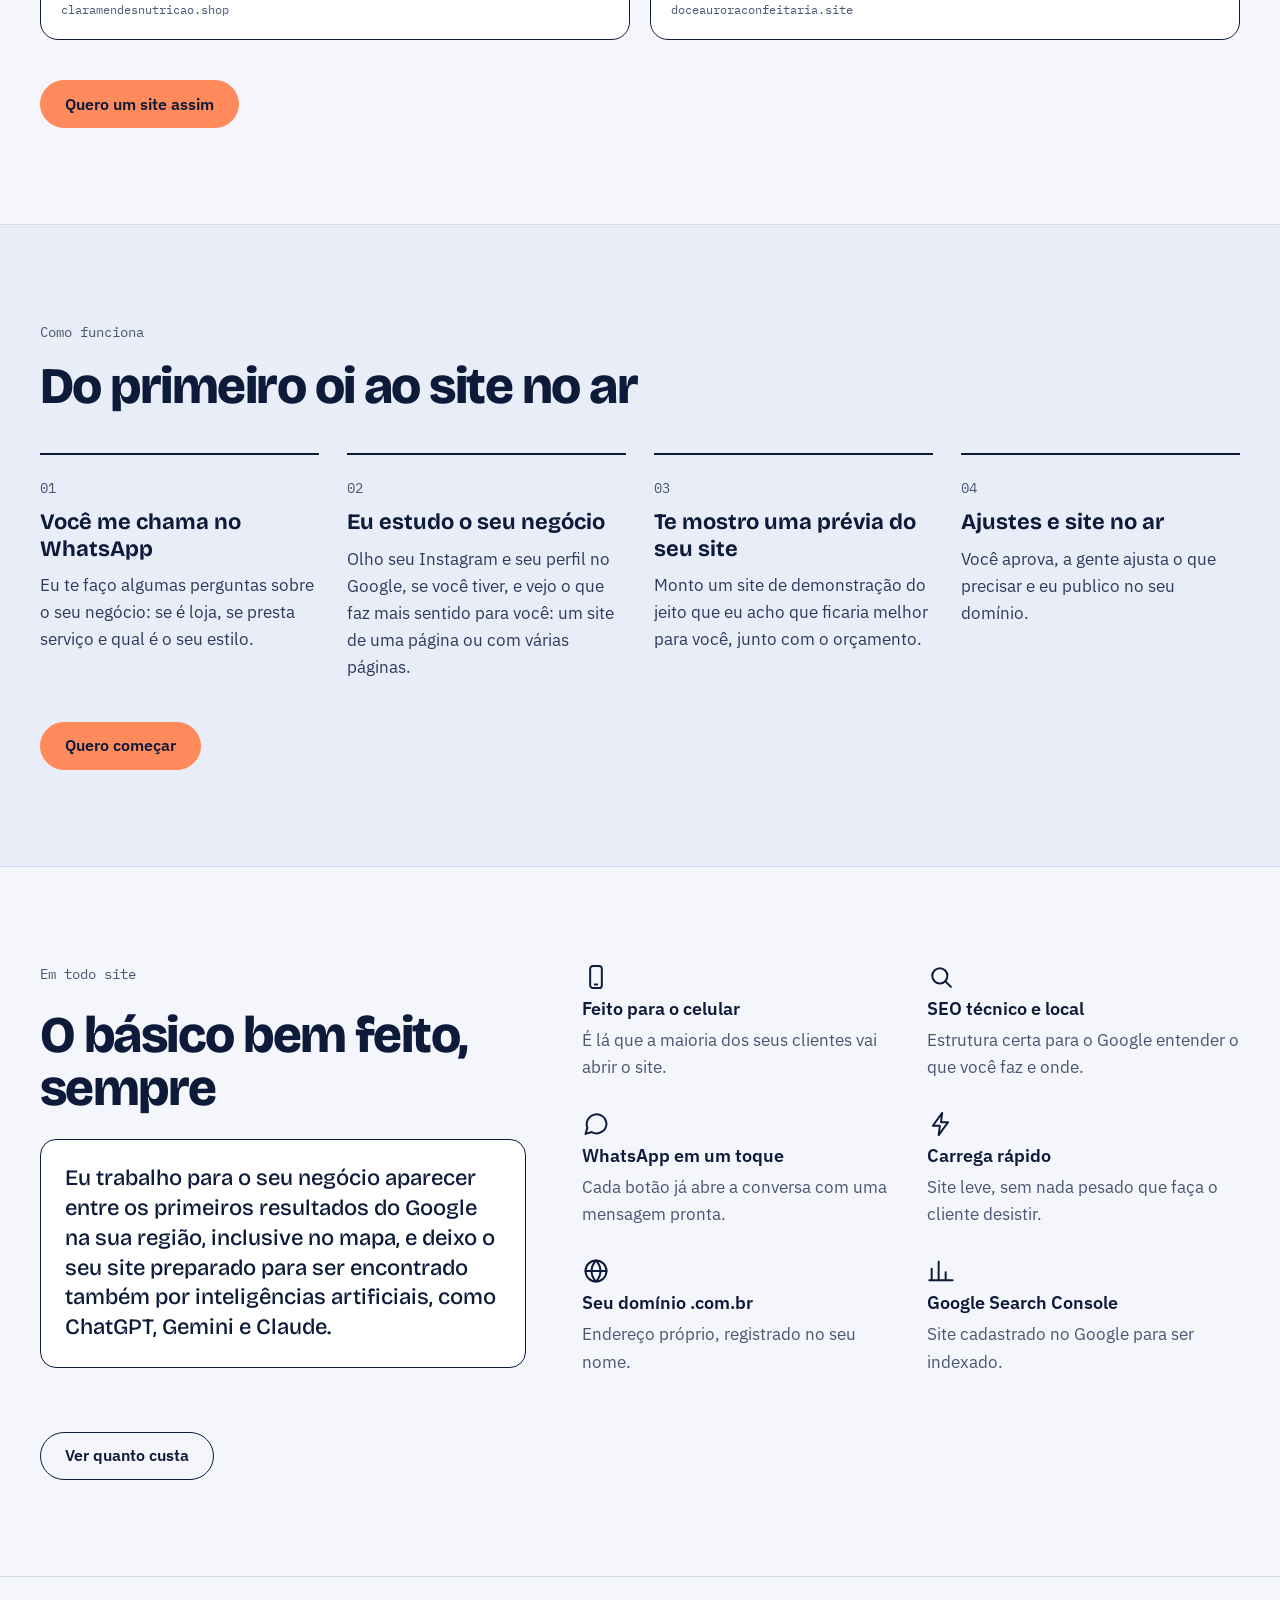
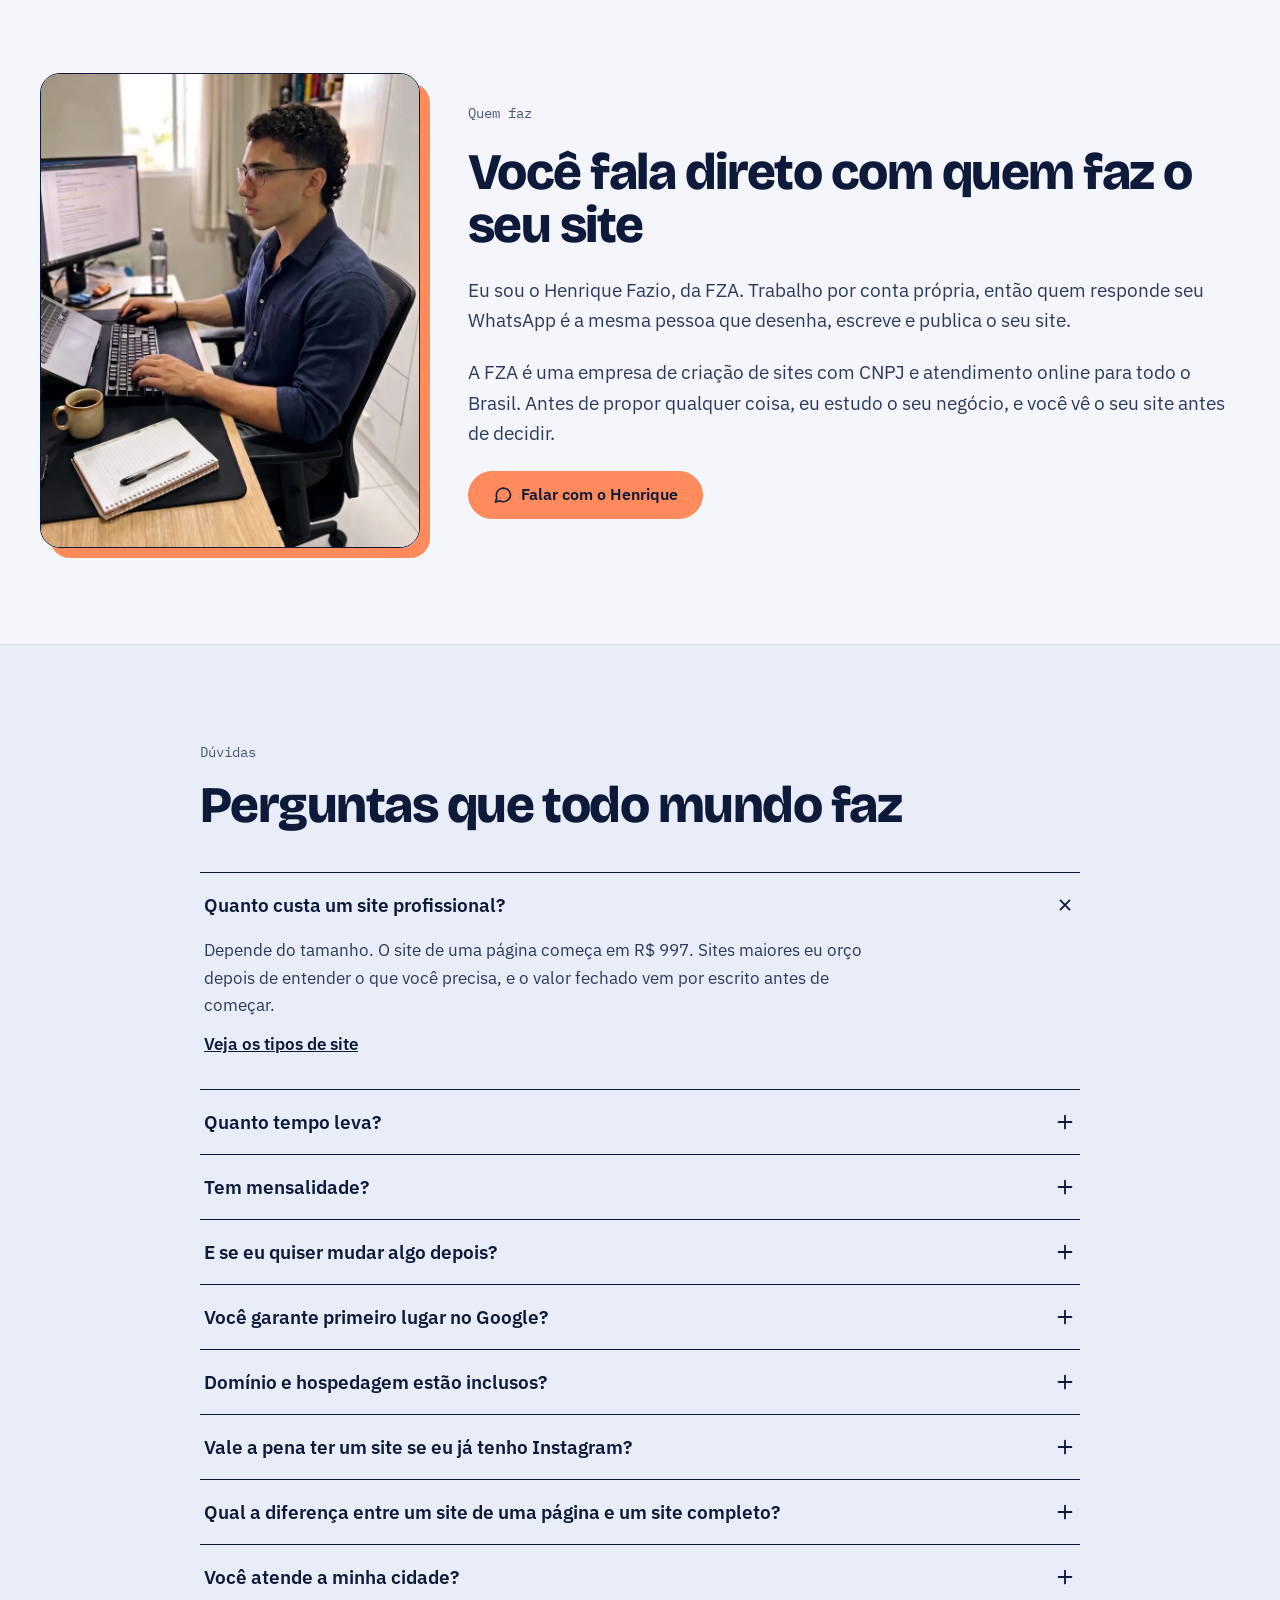
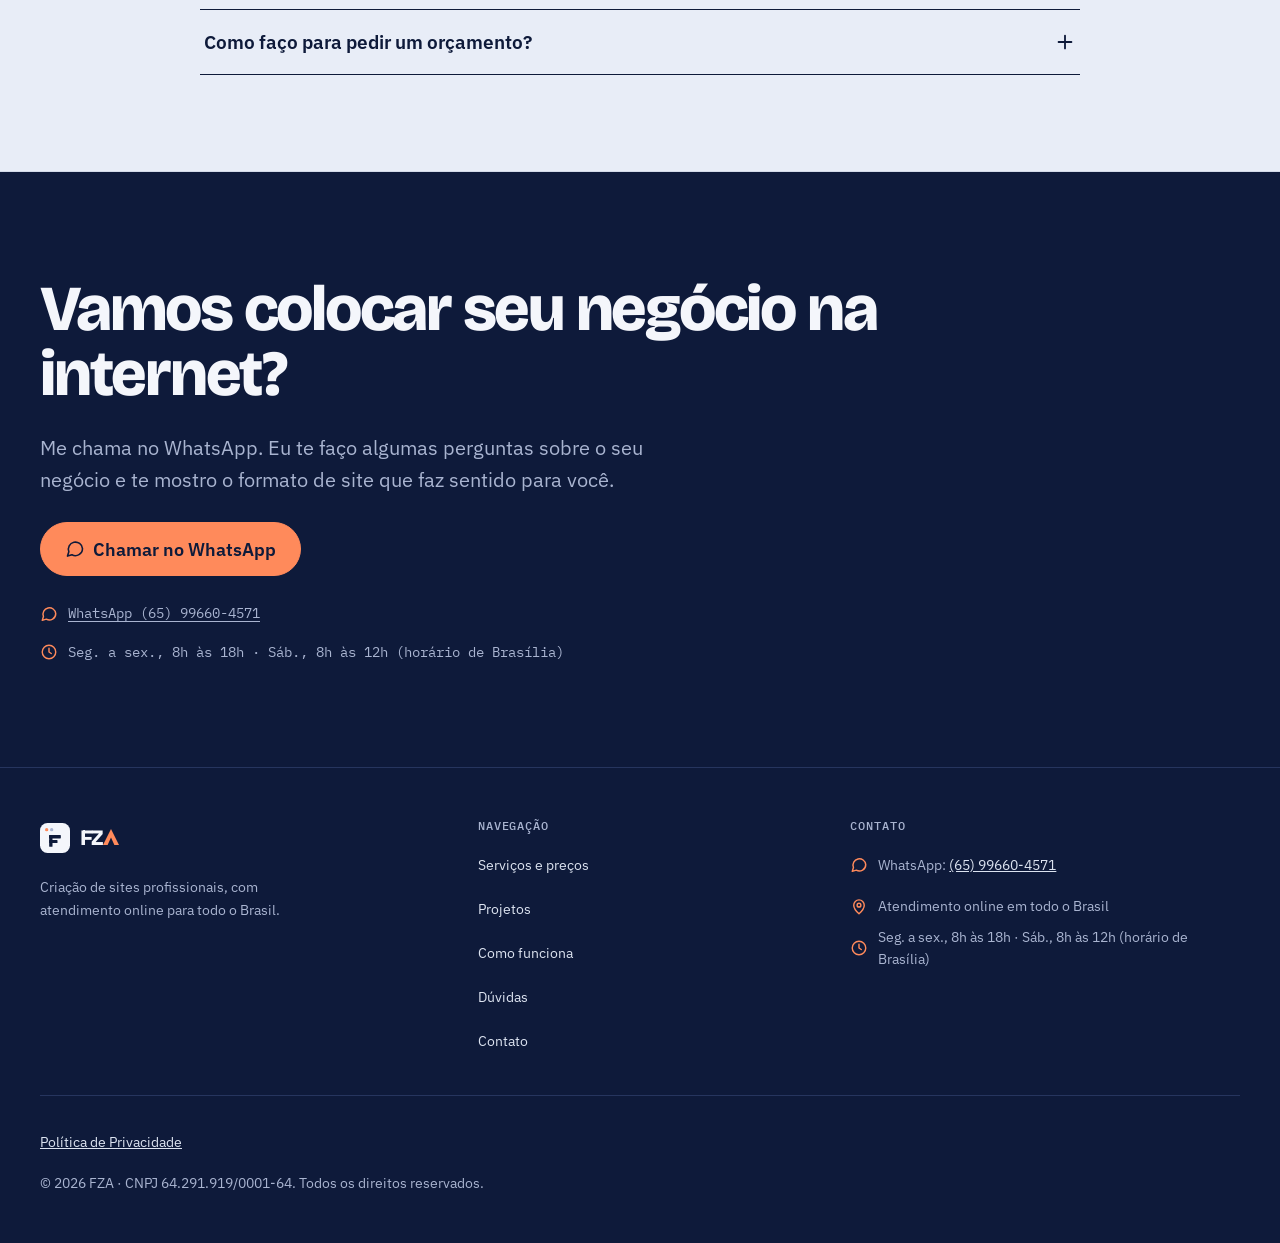
==== commit 61e0eb16: "Prazo do site de uma página: até 7 dias" ====
--- a/index.html
+++ b/index.html
@@ -4,7 +4,7 @@
 <meta charset="utf-8">
 <meta name="viewport" content="width=device-width, initial-scale=1">
 <title>Criação de Sites Profissionais | FZA</title>
-<meta name="description" content="Criação de sites profissionais para empresas de todo o Brasil. Site de uma página a partir de R$ 997, no ar em 3 dias úteis. Peça seu orçamento no WhatsApp.">
+<meta name="description" content="Criação de sites profissionais para empresas de todo o Brasil. Site de uma página a partir de R$ 997, no ar em até 7 dias. Peça seu orçamento no WhatsApp.">
 <link rel="canonical" href="https://fzasites.com.br/">
 <meta name="theme-color" content="#0E1A3A">
 <link rel="icon" href="/assets/img/favicon.svg" type="image/svg+xml">
@@ -13,7 +13,7 @@
 
 <meta property="og:type" content="website">
 <meta property="og:title" content="Criação de Sites Profissionais | FZA">
-<meta property="og:description" content="Criação de sites profissionais para empresas de todo o Brasil. Site de uma página a partir de R$ 997, no ar em 3 dias úteis. Peça seu orçamento no WhatsApp.">
+<meta property="og:description" content="Criação de sites profissionais para empresas de todo o Brasil. Site de uma página a partir de R$ 997, no ar em até 7 dias. Peça seu orçamento no WhatsApp.">
 <meta property="og:url" content="https://fzasites.com.br/">
 <meta property="og:locale" content="pt_BR">
 <meta property="og:site_name" content="FZA">
@@ -43,7 +43,7 @@
       "areaServed": { "@type": "Country", "name": "Brasil" },
       "founder": { "@type": "Person", "name": "Henrique Fazio" },
       "taxID": "64.291.919/0001-64",
-      "description": "Criação de sites profissionais para empresas de todo o Brasil. Site de uma página a partir de R$ 997, no ar em 3 dias úteis. Peça seu orçamento no WhatsApp.",
+      "description": "Criação de sites profissionais para empresas de todo o Brasil. Site de uma página a partir de R$ 997, no ar em até 7 dias. Peça seu orçamento no WhatsApp.",
       "openingHoursSpecification": [
         { "@type": "OpeningHoursSpecification", "dayOfWeek": ["Monday", "Tuesday", "Wednesday", "Thursday", "Friday"], "opens": "08:00", "closes": "18:00" },
         { "@type": "OpeningHoursSpecification", "dayOfWeek": "Saturday", "opens": "08:00", "closes": "12:00" }
@@ -54,7 +54,7 @@
       "@id": "https://fzasites.com.br/#duvidas",
       "mainEntity": [
         { "@type": "Question", "name": "Quanto custa um site profissional?", "acceptedAnswer": { "@type": "Answer", "text": "Depende do tamanho. O site de uma página começa em R$ 997. Sites maiores eu orço depois de entender o que você precisa, e o valor fechado vem por escrito antes de começar." } },
-        { "@type": "Question", "name": "Quanto tempo leva?", "acceptedAnswer": { "@type": "Answer", "text": "O site de uma página fica pronto em 3 dias úteis depois que recebo suas informações. Sites maiores têm o prazo combinado no orçamento." } },
+        { "@type": "Question", "name": "Quanto tempo leva?", "acceptedAnswer": { "@type": "Answer", "text": "O site de uma página fica pronto em até 7 dias depois que recebo suas informações. Sites maiores têm o prazo combinado no orçamento." } },
         { "@type": "Question", "name": "Tem mensalidade?", "acceptedAnswer": { "@type": "Answer", "text": "Não é obrigatória. Se quiser, tenho um plano de manutenção mensal para atualizações e ajustes." } },
         { "@type": "Question", "name": "E se eu quiser mudar algo depois?", "acceptedAnswer": { "@type": "Answer", "text": "Alterações depois da entrega são cobradas à parte, ou já entram no plano de manutenção, se você tiver." } },
         { "@type": "Question", "name": "Você garante primeiro lugar no Google?", "acceptedAnswer": { "@type": "Answer", "text": "Não, e desconfie de quem garante. Eu entrego o site com SEO técnico e local bem feito, que é a parte que dá para controlar." } },
@@ -122,7 +122,7 @@
           </a>
         </div>
         <ul class="hero-confianca">
-          <li><svg viewBox="0 0 24 24" aria-hidden="true" fill="none" stroke="currentColor" stroke-width="2" stroke-linecap="round" stroke-linejoin="round"><path d="M5 12.5l4.5 4.5L19 7.5"/></svg>Uma página no ar em 3 dias úteis</li>
+          <li><svg viewBox="0 0 24 24" aria-hidden="true" fill="none" stroke="currentColor" stroke-width="2" stroke-linecap="round" stroke-linejoin="round"><path d="M5 12.5l4.5 4.5L19 7.5"/></svg>Uma página no ar em até 7 dias</li>
           <li><svg viewBox="0 0 24 24" aria-hidden="true" fill="none" stroke="currentColor" stroke-width="2" stroke-linecap="round" stroke-linejoin="round"><path d="M5 12.5l4.5 4.5L19 7.5"/></svg>Domínio no seu nome</li>
           <li><svg viewBox="0 0 24 24" aria-hidden="true" fill="none" stroke="currentColor" stroke-width="2" stroke-linecap="round" stroke-linejoin="round"><path d="M5 12.5l4.5 4.5L19 7.5"/></svg>Sem mensalidade obrigatória</li>
         </ul>
@@ -199,7 +199,7 @@
             <li><svg viewBox="0 0 24 24" aria-hidden="true" fill="none" stroke="currentColor" stroke-width="2" stroke-linecap="round" stroke-linejoin="round"><path d="M5 12.5l4.5 4.5L19 7.5"/></svg>Uma página com serviços, sobre, dúvidas e contato</li>
             <li><svg viewBox="0 0 24 24" aria-hidden="true" fill="none" stroke="currentColor" stroke-width="2" stroke-linecap="round" stroke-linejoin="round"><path d="M5 12.5l4.5 4.5L19 7.5"/></svg>Feito primeiro para o celular</li>
             <li><svg viewBox="0 0 24 24" aria-hidden="true" fill="none" stroke="currentColor" stroke-width="2" stroke-linecap="round" stroke-linejoin="round"><path d="M5 12.5l4.5 4.5L19 7.5"/></svg>SEO para ser encontrado na sua cidade</li>
-            <li><svg viewBox="0 0 24 24" aria-hidden="true" fill="none" stroke="currentColor" stroke-width="2" stroke-linecap="round" stroke-linejoin="round"><path d="M5 12.5l4.5 4.5L19 7.5"/></svg>No ar em 3 dias úteis depois de receber suas informações</li>
+            <li><svg viewBox="0 0 24 24" aria-hidden="true" fill="none" stroke="currentColor" stroke-width="2" stroke-linecap="round" stroke-linejoin="round"><path d="M5 12.5l4.5 4.5L19 7.5"/></svg>No ar em até 7 dias depois de receber suas informações</li>
           </ul>
           <a class="btn btn-escuro" href="https://wa.me/5565996604571?text=Ol%C3%A1%2C%20Henrique!%20Tenho%20interesse%20no%20site%20de%20uma%20p%C3%A1gina.%20Pode%20me%20passar%20um%20or%C3%A7amento%3F" target="_blank" rel="noopener" aria-label="Quero esse: site de uma página">Quero esse</a>
         </article>
@@ -406,7 +406,7 @@
         </details>
         <details class="faq-item">
           <summary><h3>Quanto tempo leva?</h3><svg class="faq-icone" viewBox="0 0 24 24" aria-hidden="true" fill="none" stroke="currentColor" stroke-width="2" stroke-linecap="round"><path d="M12 5v14M5 12h14"/></svg></summary>
-          <div class="faq-resposta"><p>O site de uma página fica pronto em 3 dias úteis depois que recebo suas informações. Sites maiores têm o prazo combinado no orçamento.</p></div>
+          <div class="faq-resposta"><p>O site de uma página fica pronto em até 7 dias depois que recebo suas informações. Sites maiores têm o prazo combinado no orçamento.</p></div>
         </details>
         <details class="faq-item">
           <summary><h3>Tem mensalidade?</h3><svg class="faq-icone" viewBox="0 0 24 24" aria-hidden="true" fill="none" stroke="currentColor" stroke-width="2" stroke-linecap="round"><path d="M12 5v14M5 12h14"/></svg></summary>
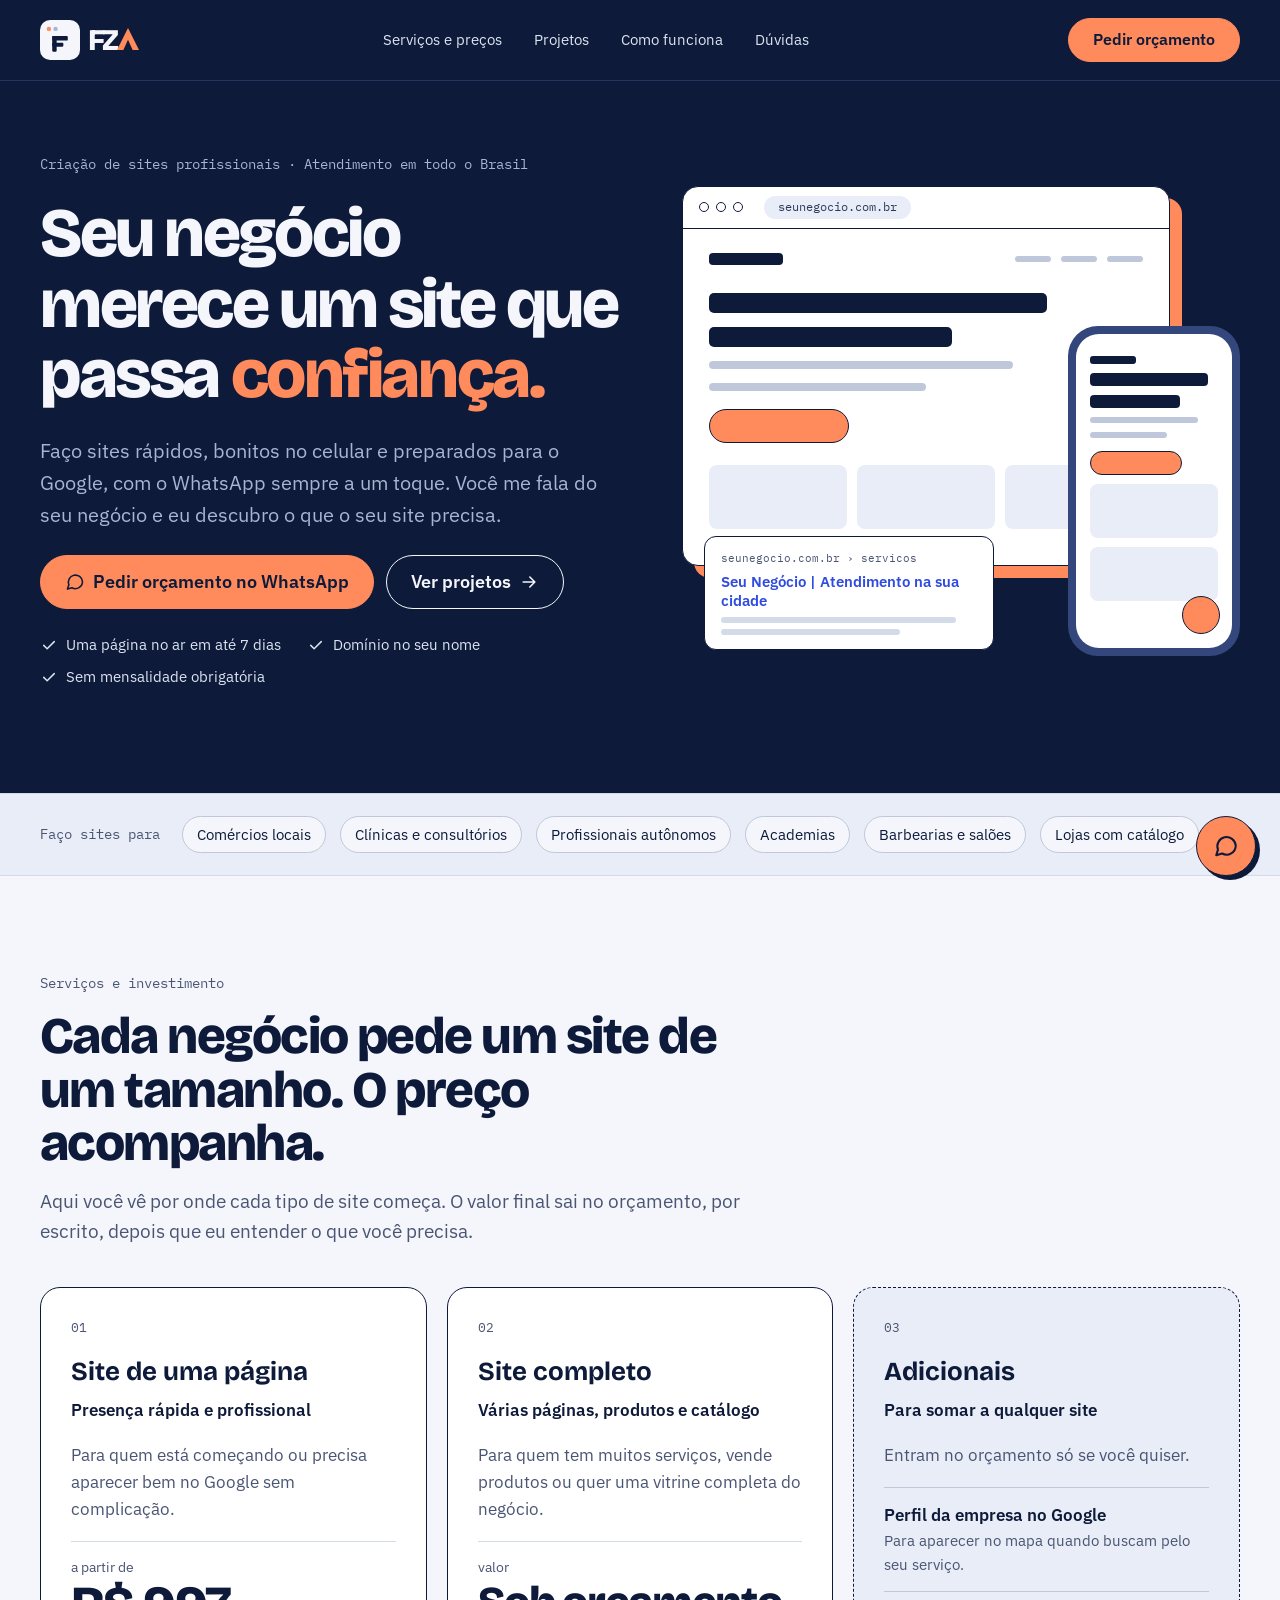
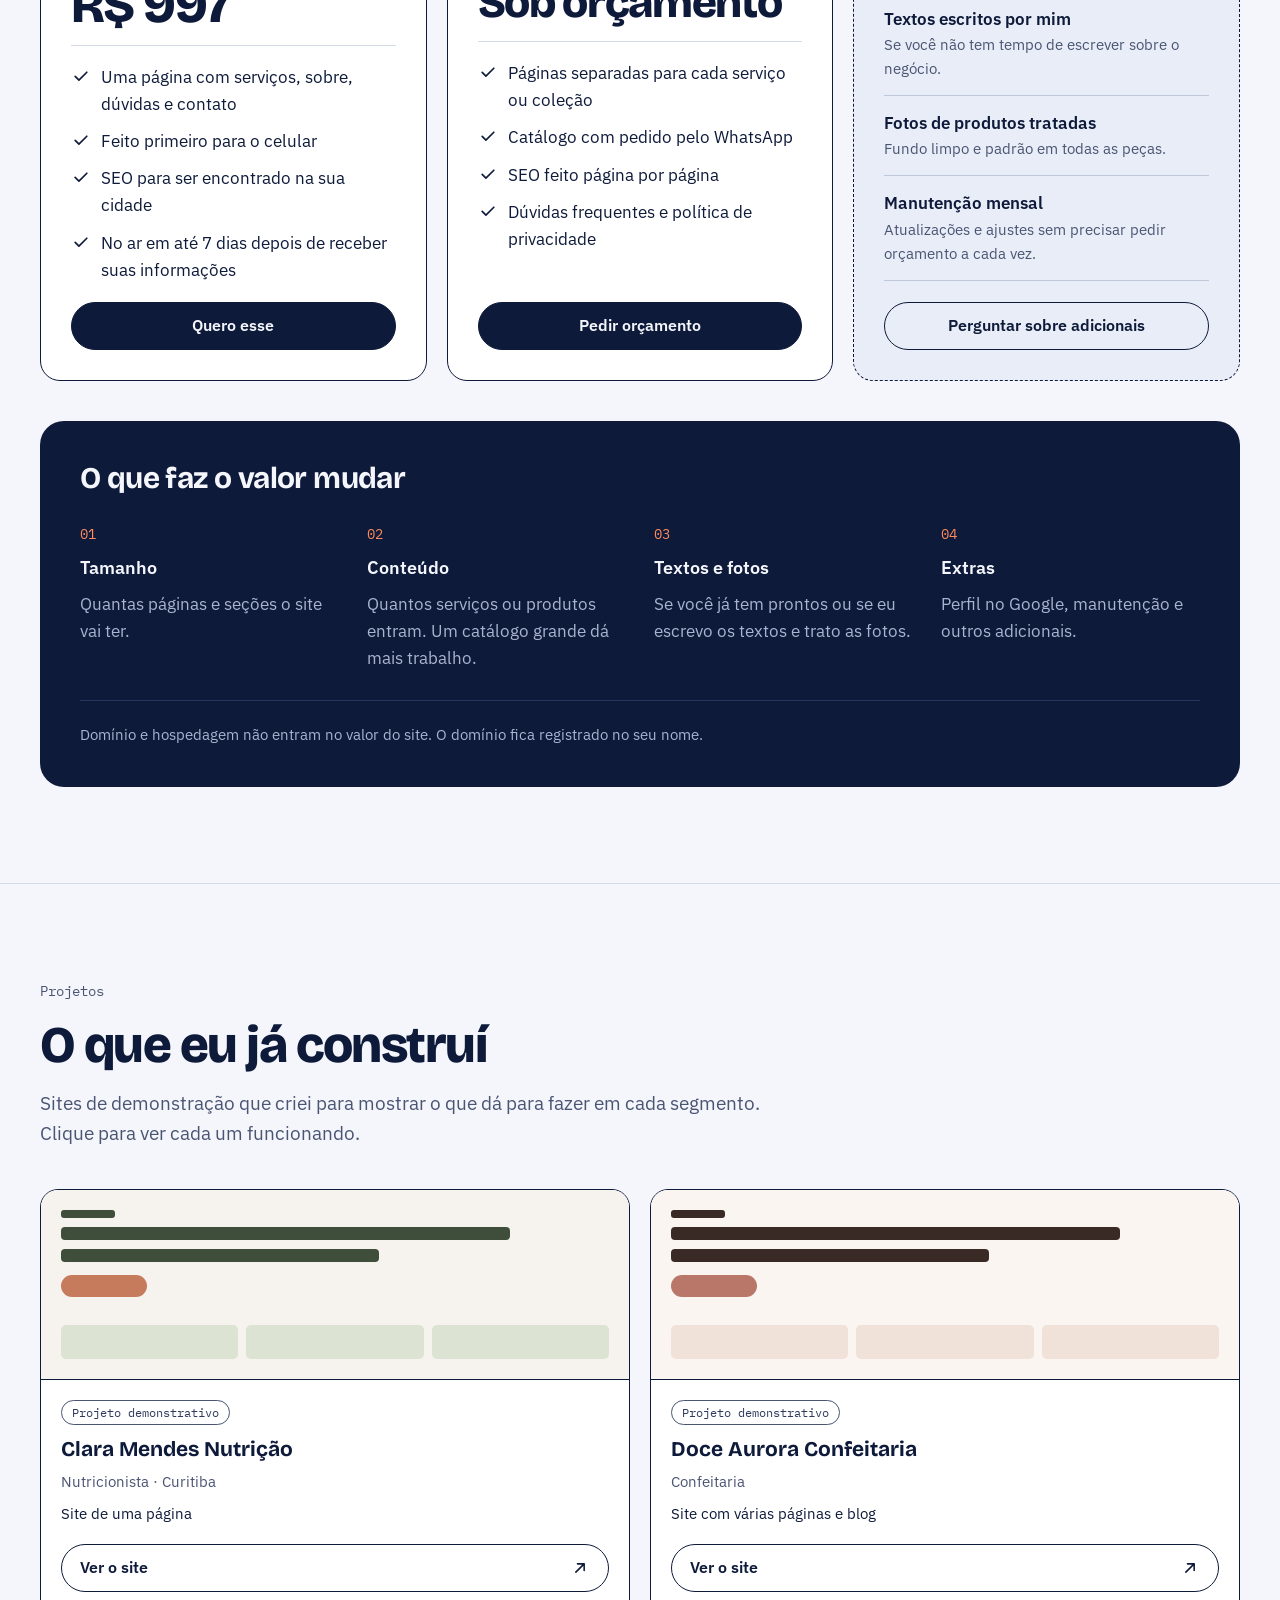
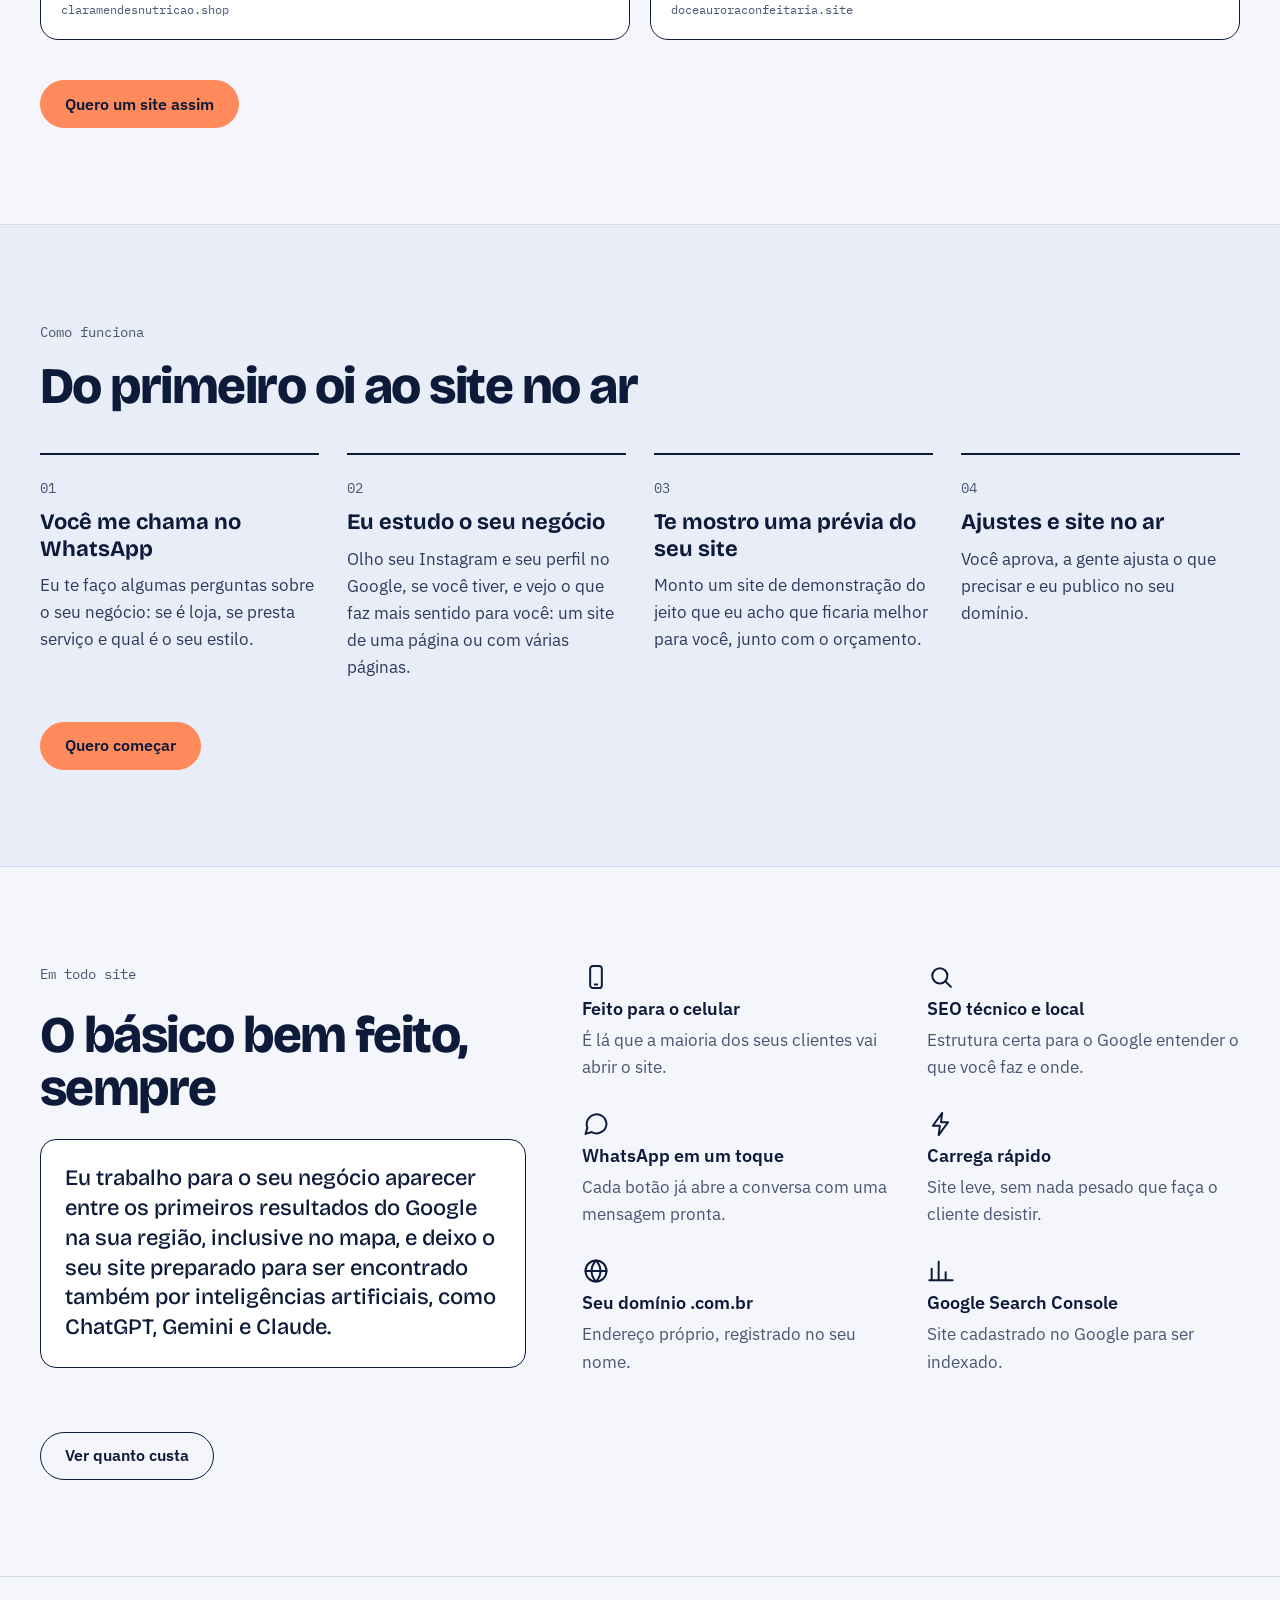
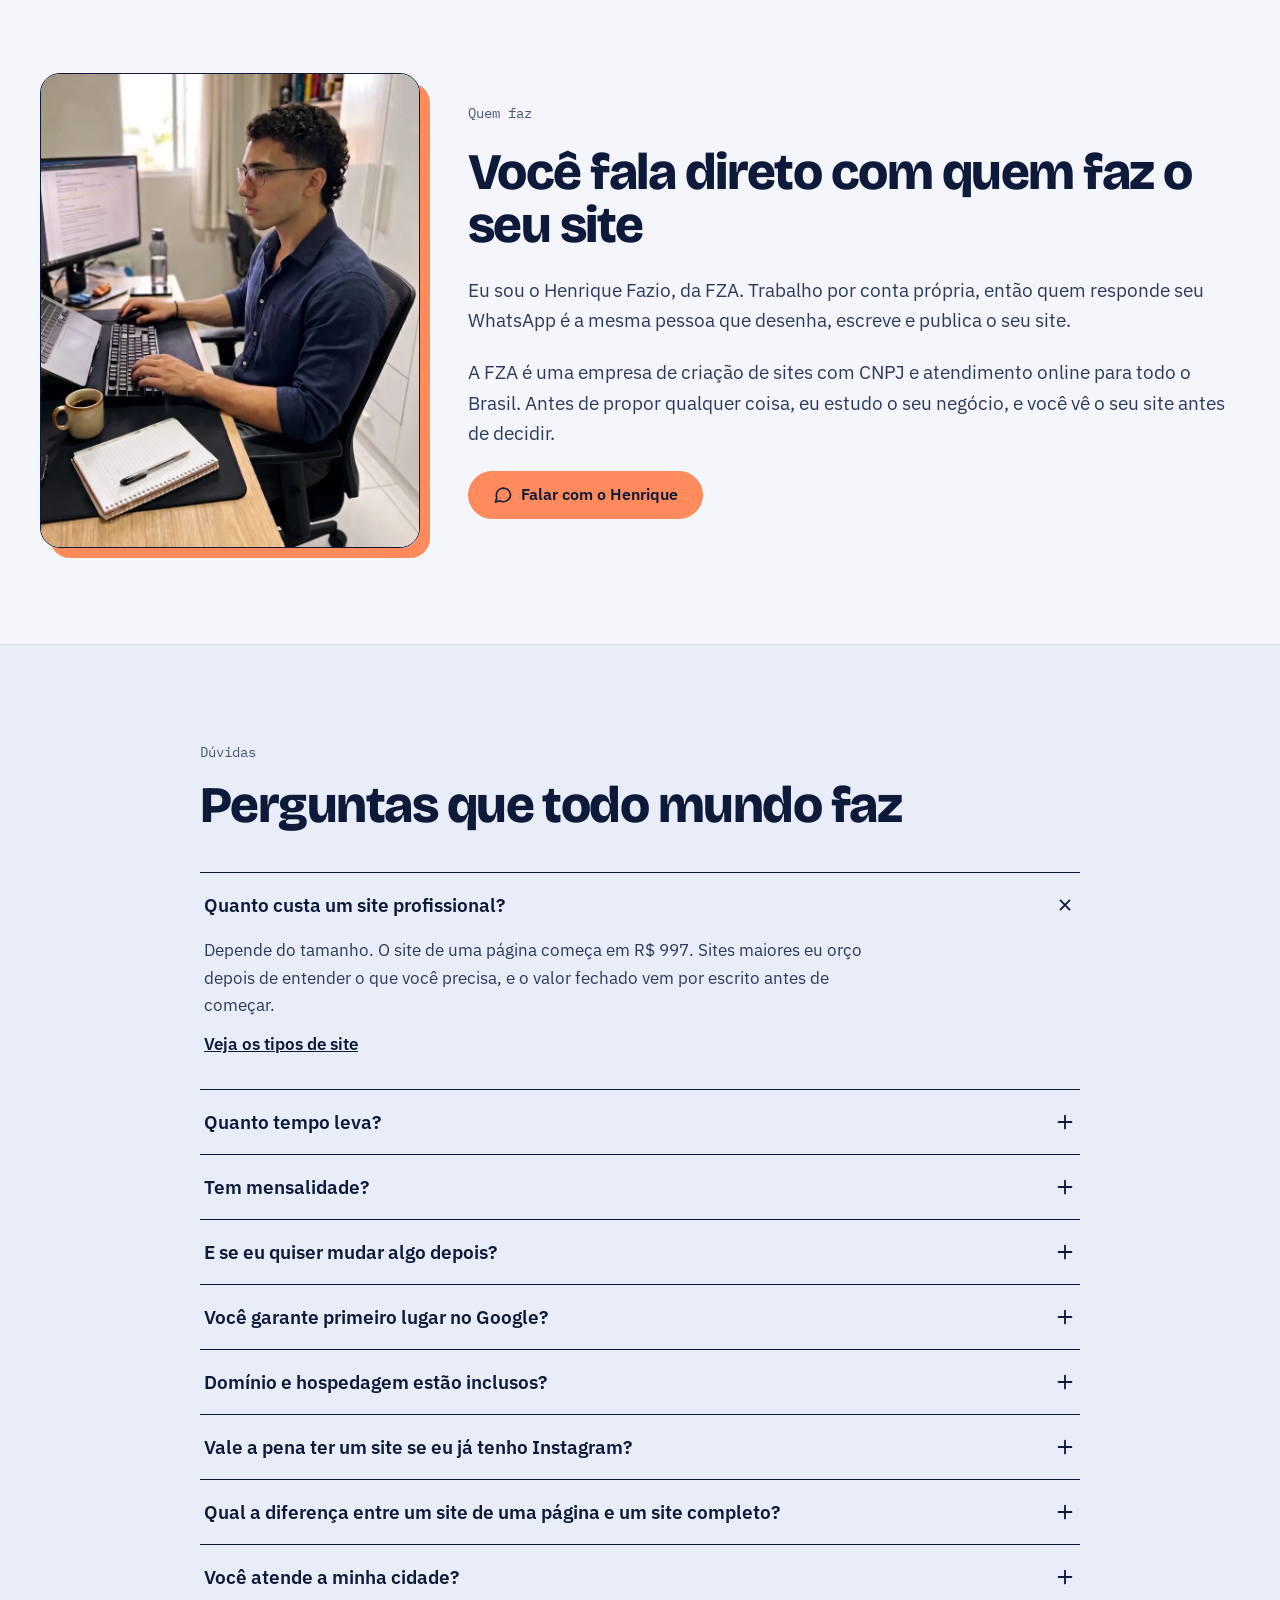
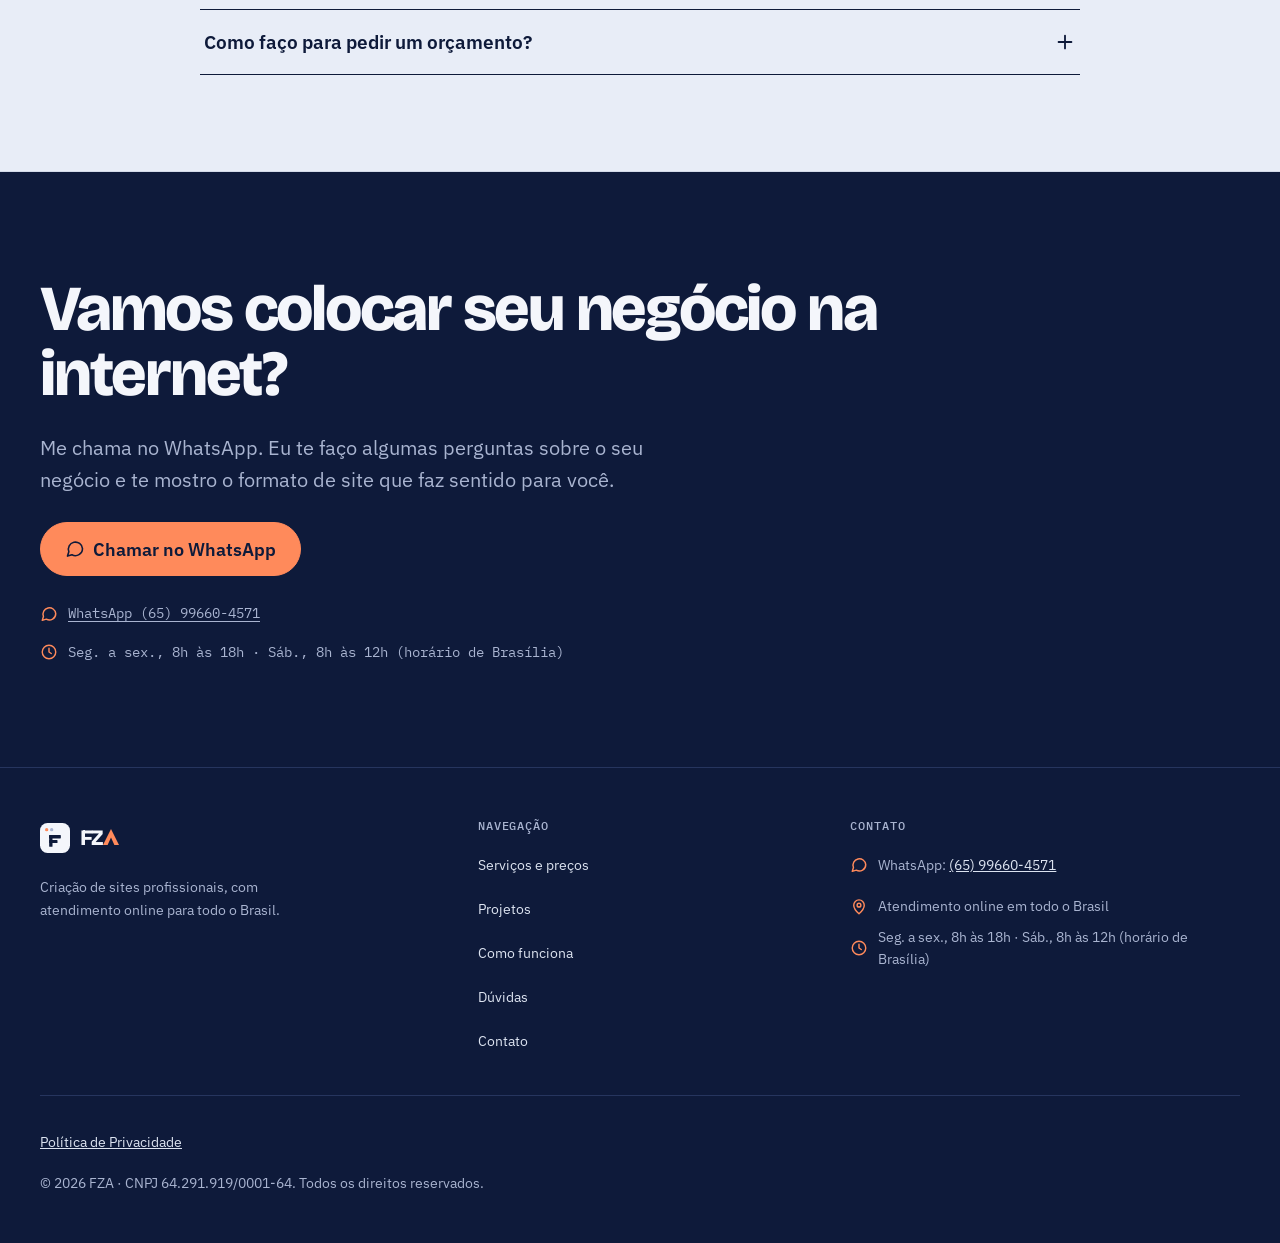
==== commit 862f0262: "Menu centralizado e linha coral ao passar o mouse" ====
--- a/index.html
+++ b/index.html
@@ -24,7 +24,7 @@
 <meta name="twitter:card" content="summary_large_image">
 
 <link rel="preload" href="/assets/fonts/bricolage-grotesque-latin.woff2" as="font" type="font/woff2" crossorigin>
-<link rel="stylesheet" href="/assets/css/style.css?v=2026102903">
+<link rel="stylesheet" href="/assets/css/style.css?v=2026102904">
 <script src="/assets/js/main.js?v=20261029" defer></script>
 
 <script type="application/ld+json">
--- a/assets/css/style.css
+++ b/assets/css/style.css
@@ -212,8 +212,19 @@
 .menu-mobile-painel .btn { margin-top: var(--esp-2); }
 
 @media (min-width: 1024px) {
-  .menu-desktop { display: flex; align-items: center; gap: 28px; }
+  /* Links no meio do espaço entre a logo e o botão */
+  .menu-desktop { flex: 1; display: flex; align-items: center; gap: 32px; }
+  .menu-desktop a:not(.btn):first-child, .menu-desktop .btn { margin-left: auto; }
   .menu-mobile { display: none; }
+
+  /* Hover: linha coral que cresce do centro embaixo do link */
+  .menu-desktop a:not(.btn) { position: relative; }
+  .menu-desktop a:not(.btn)::after {
+    content: ""; position: absolute; left: 0; right: 0; bottom: 8px; height: 2px;
+    background: var(--secundaria); border-radius: 2px;
+    transform: scaleX(0); transition: transform .2s ease;
+  }
+  .menu-desktop a:not(.btn):hover::after, .menu-desktop a:not(.btn):focus-visible::after { transform: scaleX(1); }
 }
 
 /* ---------- Topo (hero) ---------- */
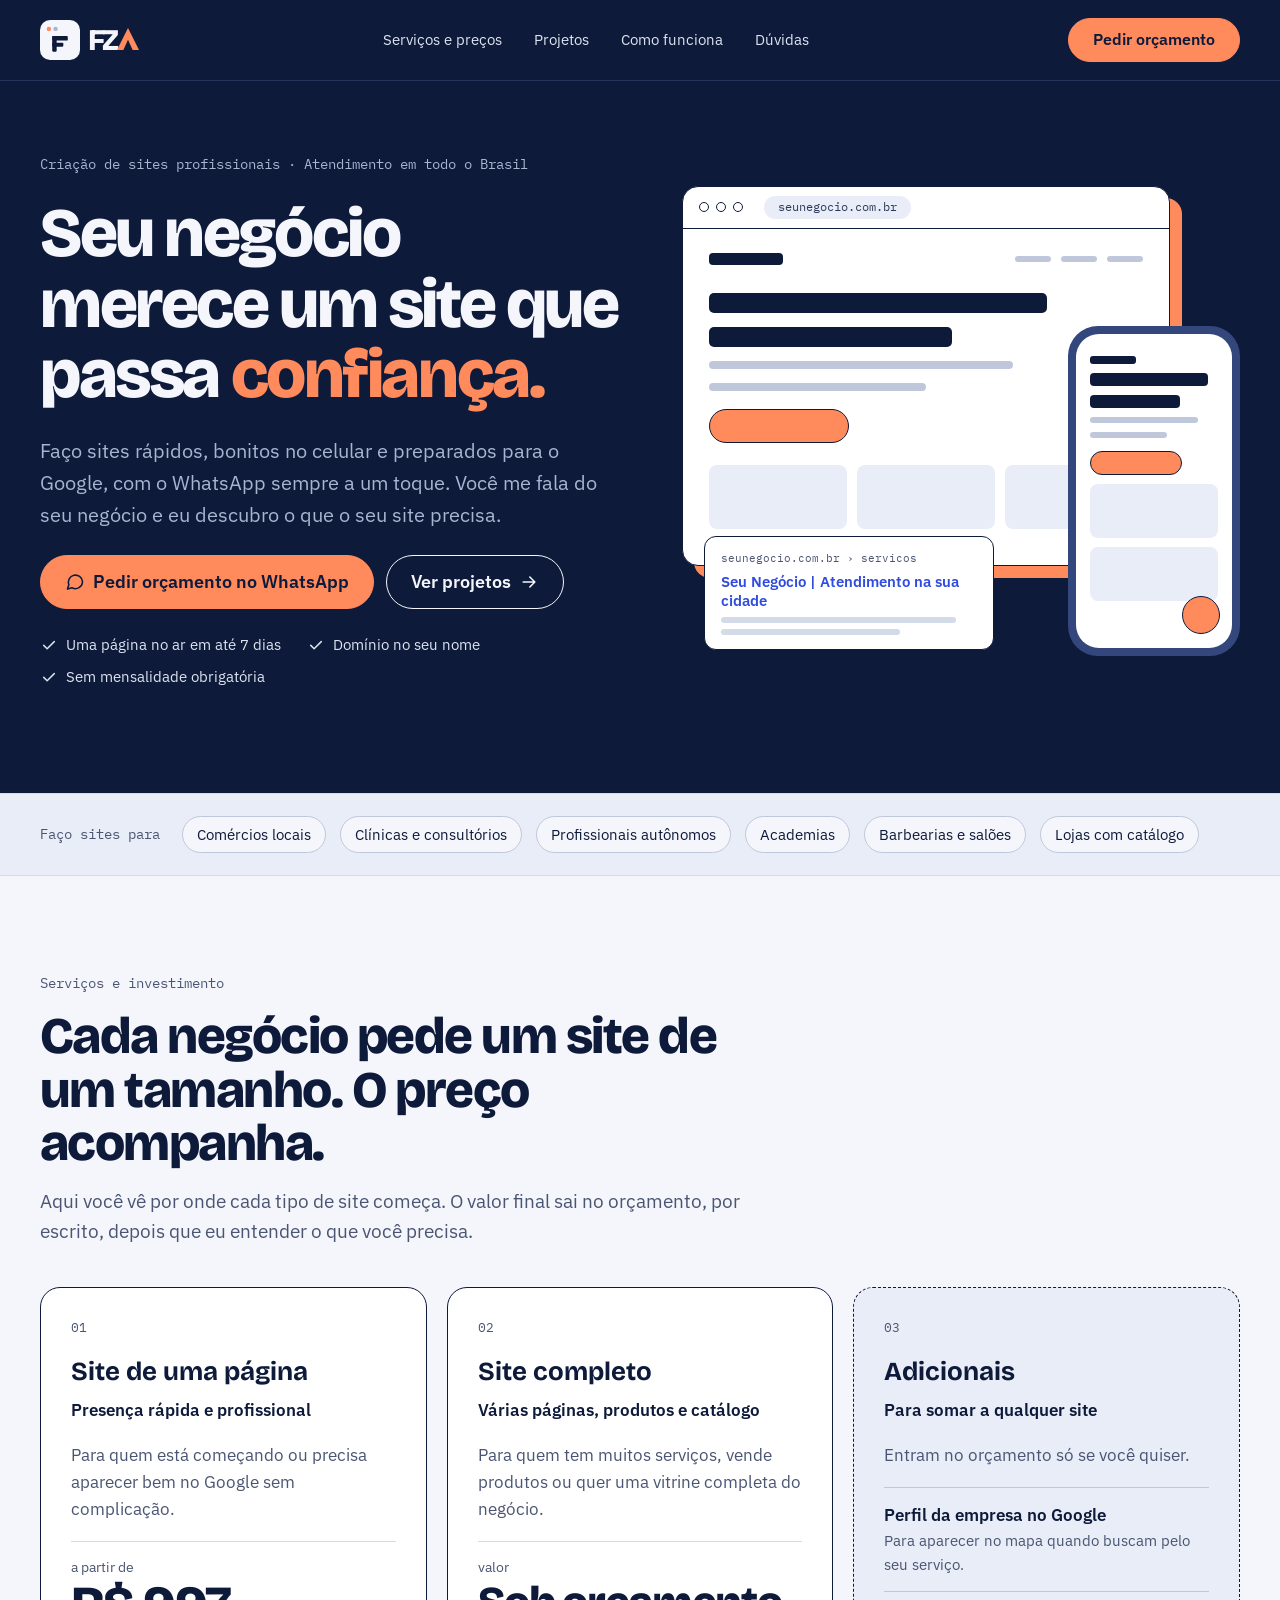
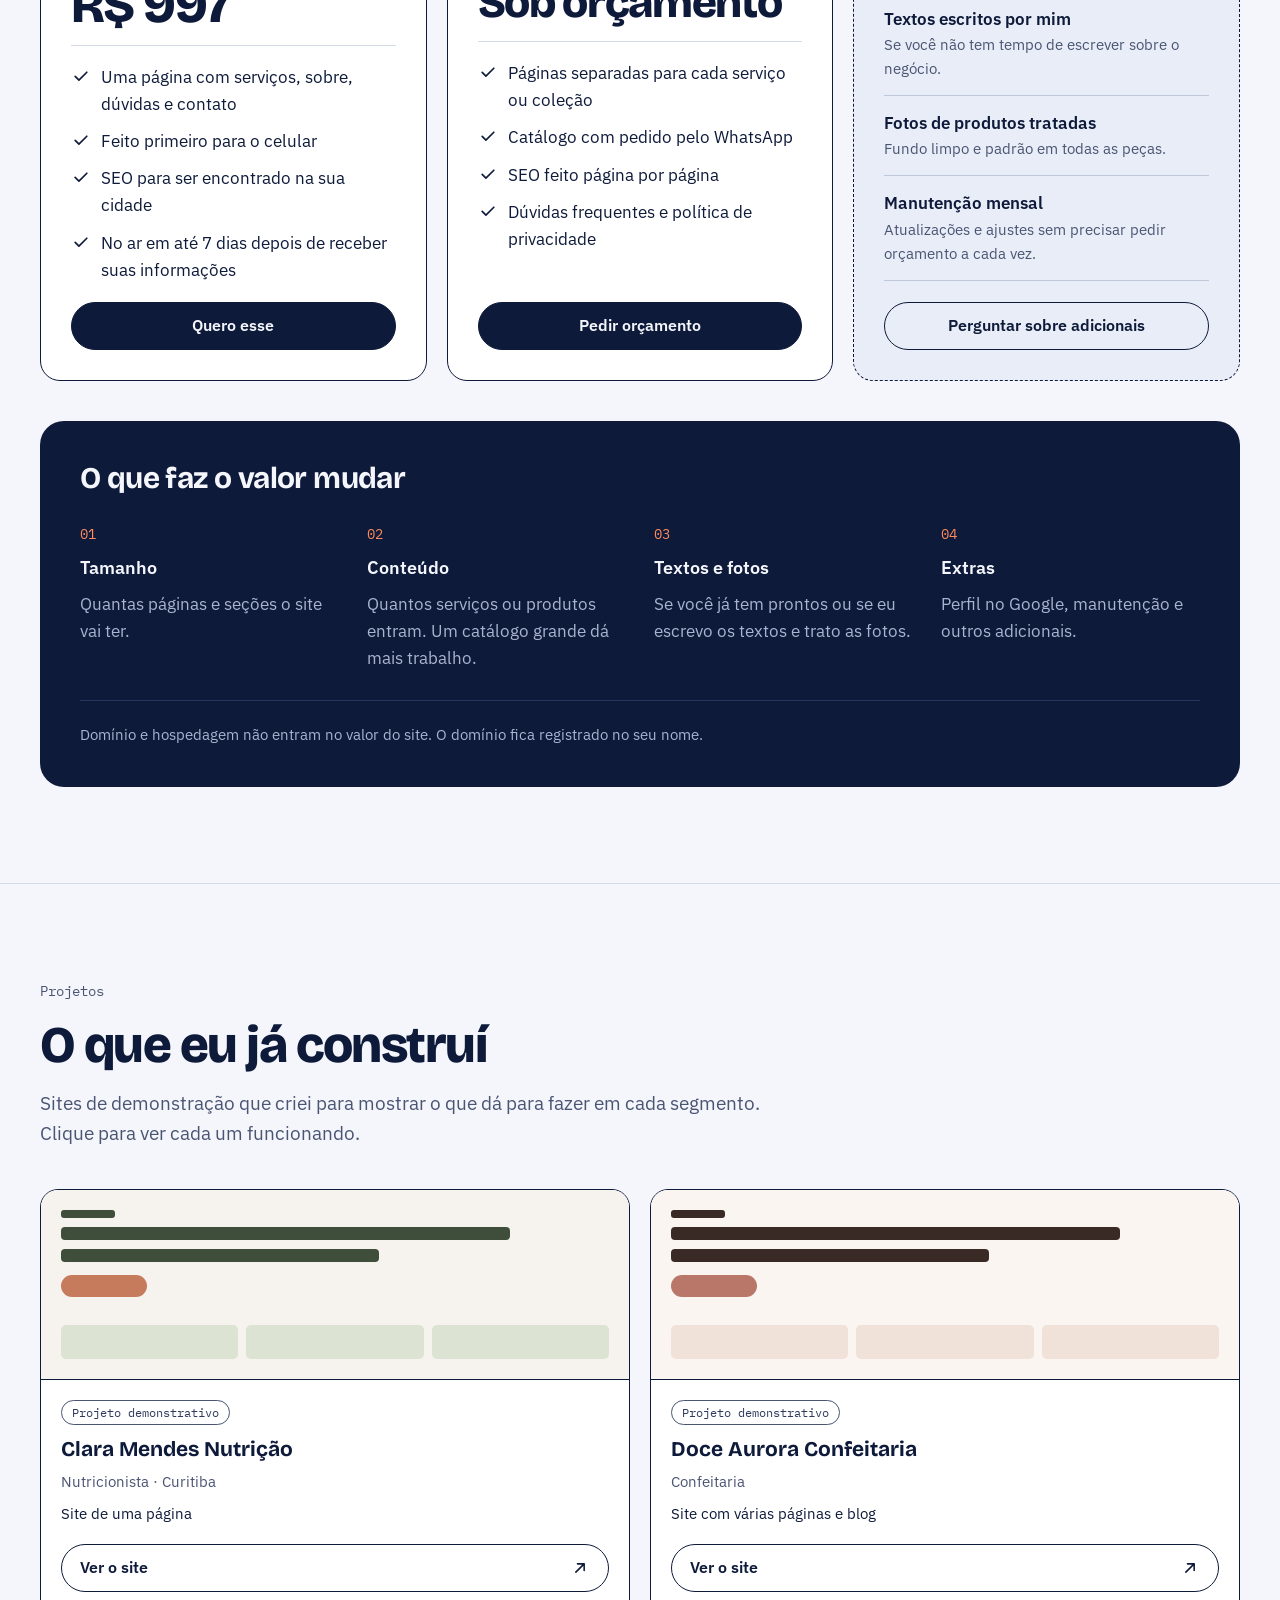
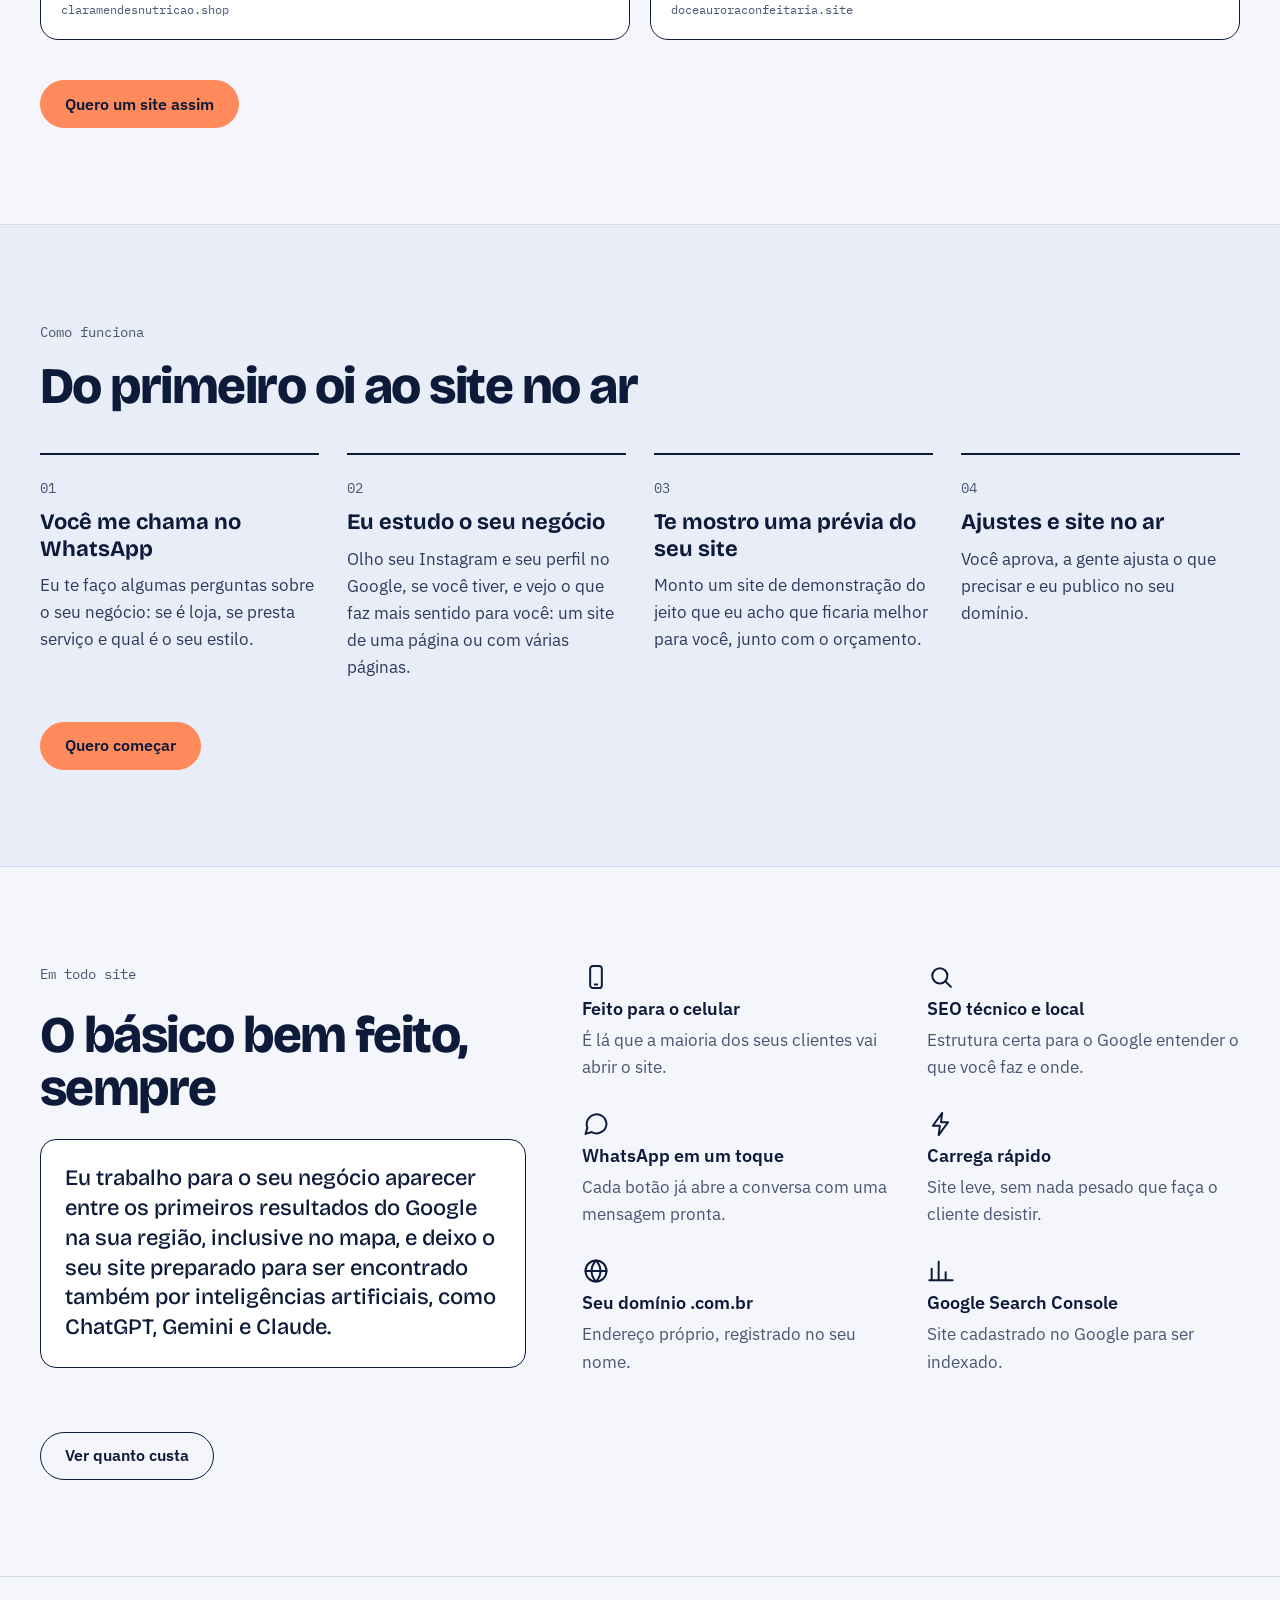
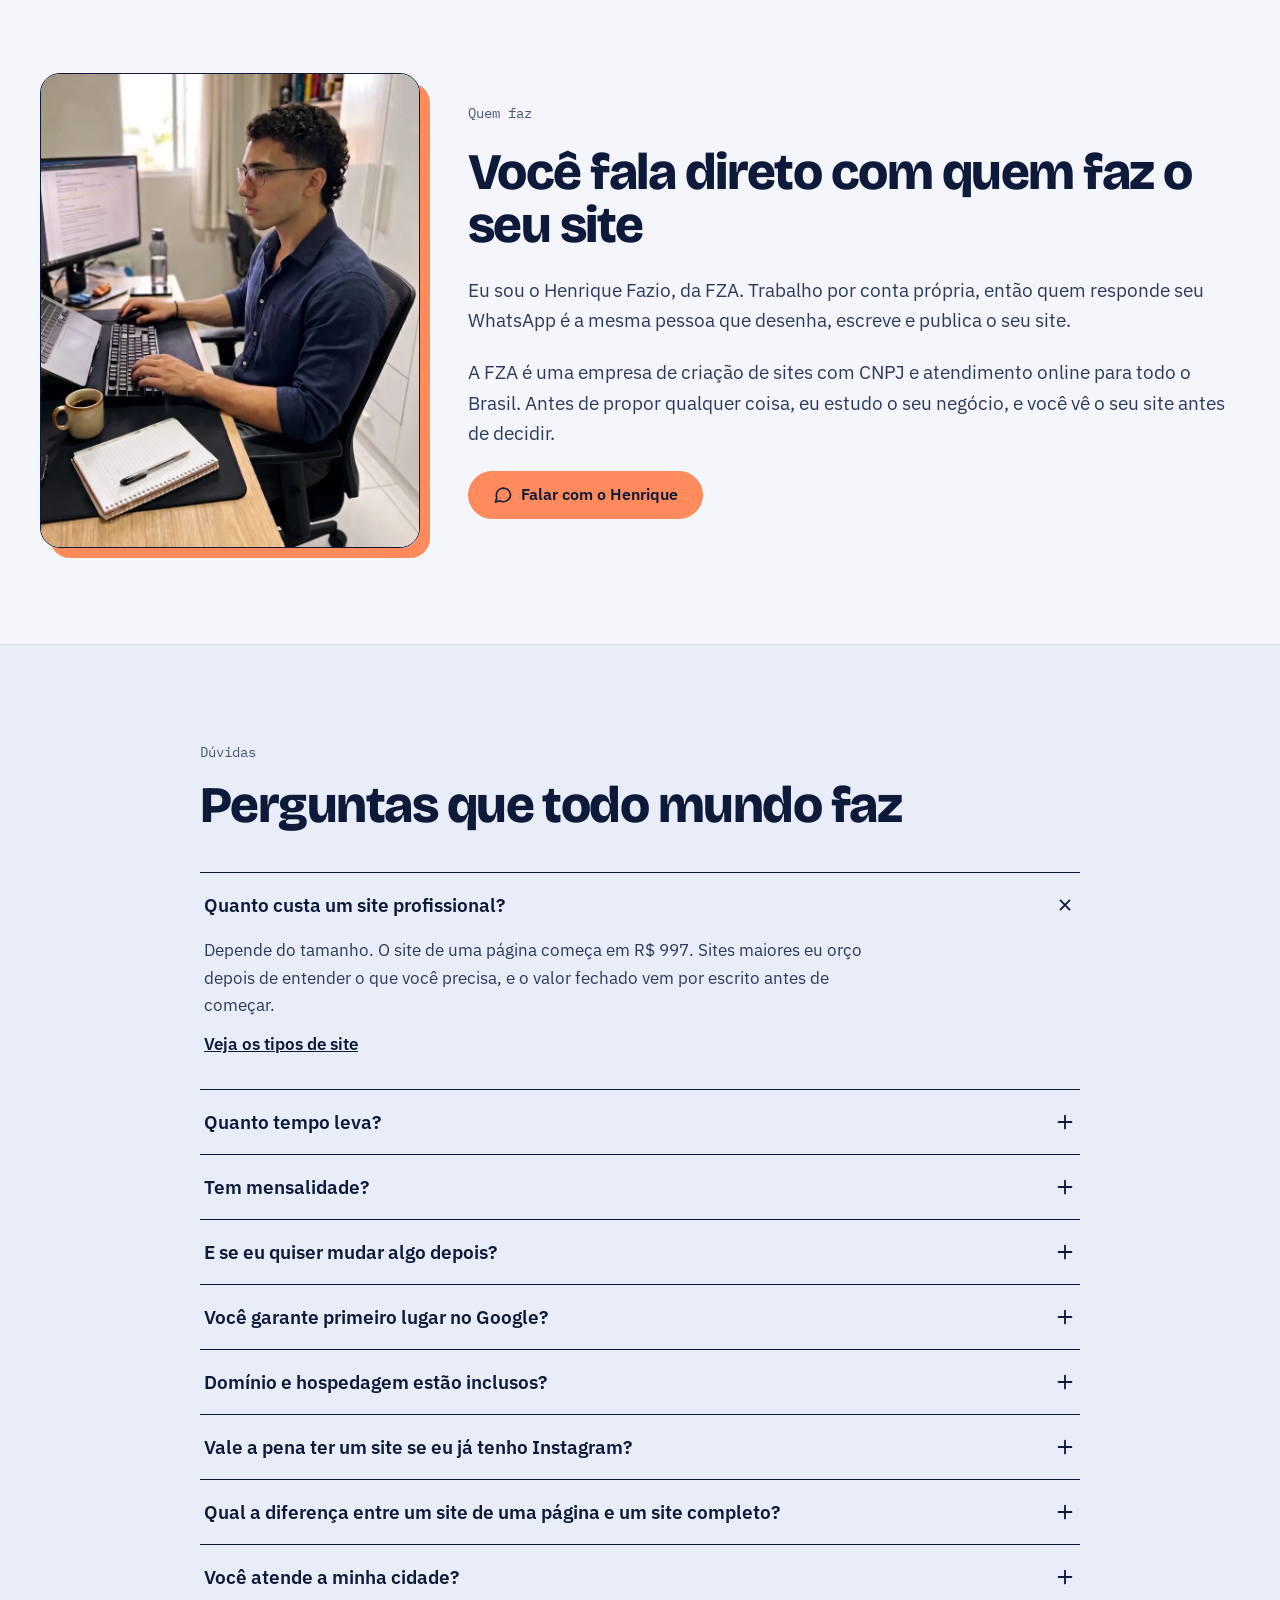
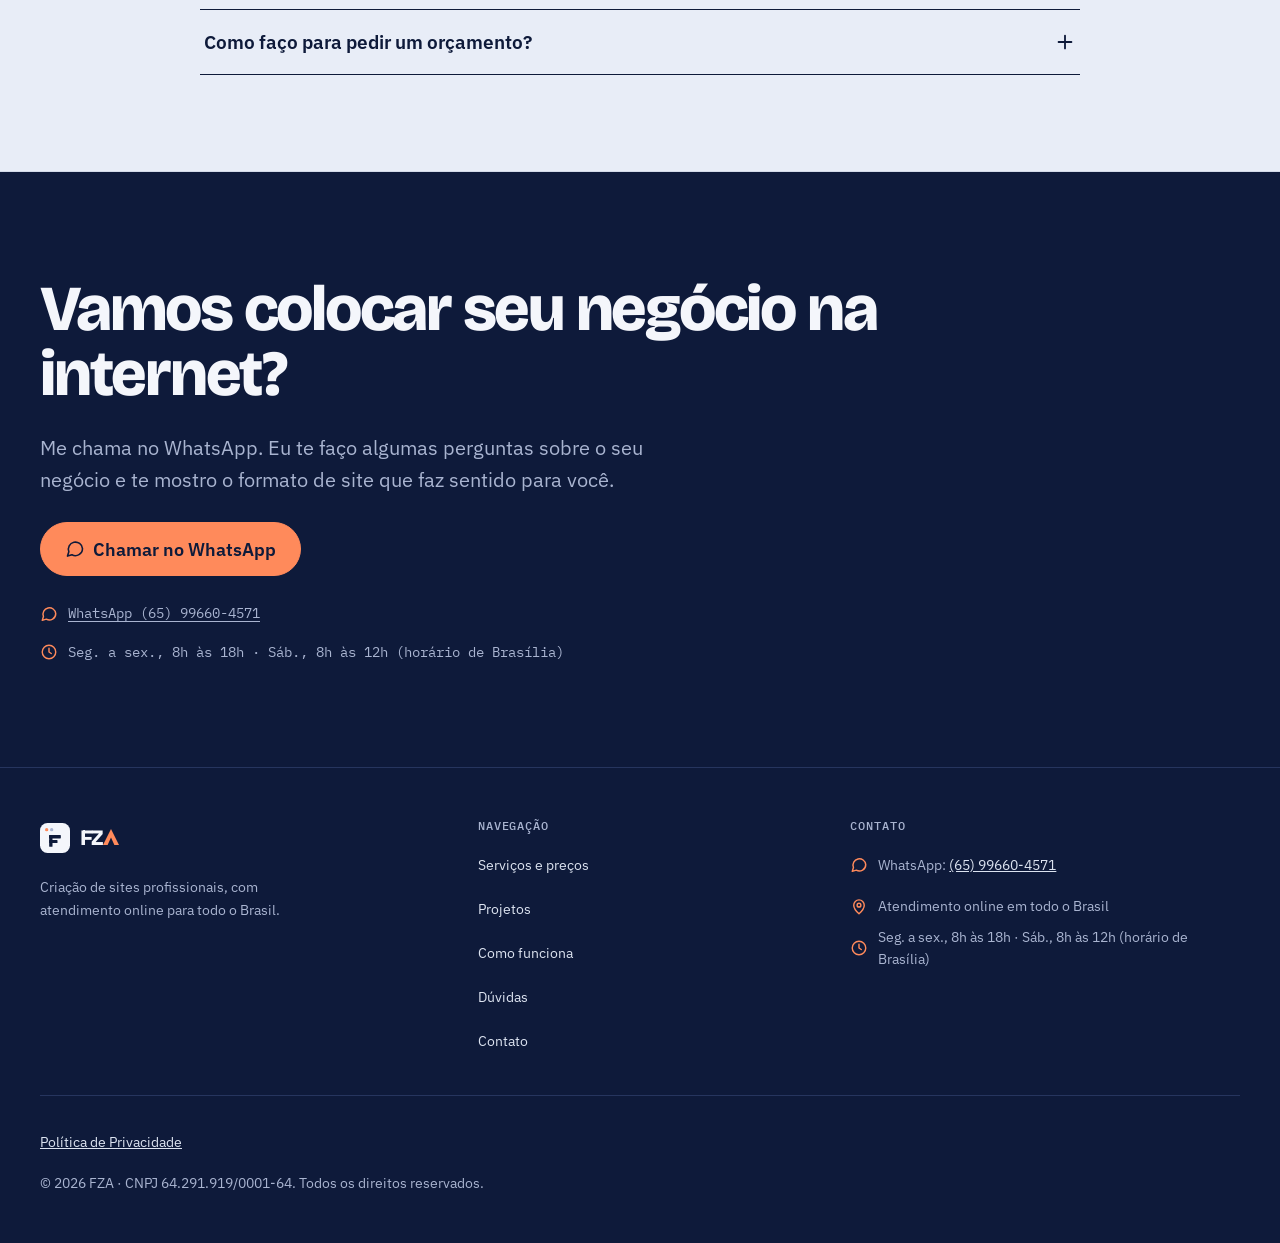
==== commit 2152baf4: "Celular: cards de preço deslizando, ilustração no topo, rodapé e diferenciais em 2 colunas; WhatsApp" ====
--- a/index.html
+++ b/index.html
@@ -24,8 +24,8 @@
 <meta name="twitter:card" content="summary_large_image">
 
 <link rel="preload" href="/assets/fonts/bricolage-grotesque-latin.woff2" as="font" type="font/woff2" crossorigin>
-<link rel="stylesheet" href="/assets/css/style.css?v=2026102904">
-<script src="/assets/js/main.js?v=20261029" defer></script>
+<link rel="stylesheet" href="/assets/css/style.css?v=2026103001">
+<script src="/assets/js/main.js?v=2026103001" defer></script>
 
 <script type="application/ld+json">
 {
@@ -188,7 +188,8 @@
         <p class="secao-intro">Aqui você vê por onde cada tipo de site começa. O valor final sai no orçamento, por escrito, depois que eu entender o que você precisa.</p>
       </div>
 
-      <div class="servicos-grid">
+      <p class="servicos-dica">Deslize para ver os 3 tipos →</p>
+      <div class="servicos-grid" tabindex="0" role="region" aria-label="Tipos de site e preços">
         <article id="site-de-uma-pagina" class="card-servico">
           <p class="card-numero">01</p>
           <h3>Site de uma página</h3>
--- a/assets/css/style.css
+++ b/assets/css/style.css
@@ -153,6 +153,8 @@
 .btn-contorno-claro, .btn-contorno-claro:hover { background: transparent; border-color: var(--fundo); color: var(--fundo); }
 .btn-grande { min-height: 54px; padding: 0 var(--esp-3); font-size: var(--fonte-md); }
 .btn-pequeno { min-height: 44px; padding: 0 var(--esp-3); }
+@media (max-width: 767px) { .btn-grande { white-space: nowrap; } }
+@media (max-width: 380px) { .hero-botoes .btn-grande { font-size: 16px; padding-inline: 16px; } }
 
 /* ---------- Logo ---------- */
 .logo {
@@ -253,59 +255,69 @@
 @media (min-width: 1024px) {
   .hero-inner { grid-template-columns: minmax(0, 1.05fr) minmax(0, 1fr); gap: 56px; padding-block: 72px 104px; }
   .hero-sub { font-size: 20px; }
-
-  /* Ilustração decorativa */
   .hero-ilustracao { display: block; position: relative; height: 470px; }
+}
+
+/* Ilustração decorativa */
+.hero-ilustracao span { display: block; }
+.mock-navegador {
+  position: absolute; left: 0; top: 0; right: 70px; height: 380px;
+  background: var(--branco); border: var(--borda); border-radius: var(--raio-md);
+  overflow: hidden; box-shadow: 12px 12px 0 var(--secundaria);
+}
+.mock-barra { height: 42px; padding: 0 var(--esp-2); border-bottom: var(--borda); display: flex; align-items: center; gap: 7px; }
+.hero-ilustracao .mock-bolinha { width: 10px; height: 10px; border-radius: 50%; border: 1.5px solid var(--primaria); }
+.hero-ilustracao .mock-url {
+  margin-left: 14px; padding: 3px 14px; border-radius: var(--raio-pill); background: var(--destaque);
+  font-family: var(--fonte-mono); font-size: 12px; line-height: 1.4; color: var(--texto-apoio);
+}
+.mock-tela { padding: var(--esp-3) 26px; display: flex; flex-direction: column; gap: 14px; }
+.mock-topo { display: flex; justify-content: space-between; align-items: center; }
+.hero-ilustracao .mock-logo { width: 74px; height: 12px; border-radius: 4px; background: var(--primaria); }
+.hero-ilustracao .mock-menu { display: flex; gap: 10px; }
+.hero-ilustracao .mock-menu span { width: 36px; height: 6px; border-radius: 3px; background: var(--linha-forte); }
+.hero-ilustracao .mock-titulo { width: 78%; height: 20px; border-radius: 5px; background: var(--primaria); }
+.hero-ilustracao .mock-titulo:first-of-type { margin-top: 14px; }
+.hero-ilustracao .mock-titulo--curto { width: 56%; }
+.hero-ilustracao .mock-texto { width: 70%; height: 8px; border-radius: 4px; background: var(--linha-forte); }
+.hero-ilustracao .mock-texto--curto { width: 50%; }
+.hero-ilustracao .mock-botao { margin-top: 4px; width: 140px; height: 34px; border-radius: var(--raio-pill); background: var(--secundaria); border: var(--borda); }
+.hero-ilustracao .mock-blocos { margin-top: var(--esp-1); display: grid; grid-template-columns: repeat(3, minmax(0, 1fr)); gap: 10px; }
+.hero-ilustracao .mock-blocos span { height: 64px; border-radius: 8px; background: var(--destaque); }
+.mock-celular { position: absolute; right: 0; bottom: 0; width: 172px; height: 330px; padding: var(--esp-1); background: #33477D; border-radius: 30px; }
+.mock-celular-tela {
+  position: relative; height: 100%; padding: 22px 14px;
+  background: var(--branco); border-radius: 23px;
+  display: flex; flex-direction: column; gap: 9px;
+}
+.hero-ilustracao .mc-logo { width: 46px; height: 8px; border-radius: 3px; background: var(--primaria); }
+.hero-ilustracao .mc-titulo { width: 92%; height: 13px; border-radius: 4px; background: var(--primaria); }
+.hero-ilustracao .mc-titulo:first-of-type { margin-top: 10px; }
+.hero-ilustracao .mc-titulo--curto { width: 70%; }
+.hero-ilustracao .mc-texto { width: 84%; height: 6px; border-radius: 3px; background: var(--linha-forte); }
+.hero-ilustracao .mc-texto--curto { width: 60%; }
+.hero-ilustracao .mc-botao { margin-top: 4px; width: 92px; height: 24px; border-radius: var(--raio-pill); background: var(--secundaria); border: var(--borda); }
+.hero-ilustracao .mc-bloco { height: 54px; border-radius: 8px; background: var(--destaque); }
+.hero-ilustracao .mc-bloco:first-of-type { margin-top: 6px; }
+.hero-ilustracao .mc-fab { position: absolute; right: 12px; bottom: 14px; width: 38px; height: 38px; border-radius: 50%; background: var(--secundaria); border: var(--borda); }
+.mock-google {
+  position: absolute; left: 22px; bottom: 6px; width: 290px; padding: 14px var(--esp-2);
+  background: var(--branco); border: var(--borda); border-radius: 12px;
+  display: flex; flex-direction: column; gap: 6px; color: var(--texto);
+}
+.hero-ilustracao .mg-url { font-family: var(--fonte-mono); font-size: 11px; line-height: 1.4; color: var(--texto-suave); }
+.hero-ilustracao .mg-titulo { font-size: 15px; font-weight: 600; line-height: 1.3; color: #2F4BE0; }
+.hero-ilustracao .mg-linha { width: 92%; height: 6px; border-radius: 3px; background: var(--linha); }
+.hero-ilustracao .mg-linha--curta { width: 70%; }
+
+/* Celular: ilustração reduzida abaixo dos itens de confiança */
+@media (max-width: 767px) {
+  .hero-inner { gap: 36px; }
+  .hero-ilustracao { display: block; position: relative; width: 440px; height: 470px; zoom: 0.78; margin-inline: auto; }
   .hero-ilustracao span { display: block; }
-  .mock-navegador {
-    position: absolute; left: 0; top: 0; right: 70px; height: 380px;
-    background: var(--branco); border: var(--borda); border-radius: var(--raio-md);
-    overflow: hidden; box-shadow: 12px 12px 0 var(--secundaria);
-  }
-  .mock-barra { height: 42px; padding: 0 var(--esp-2); border-bottom: var(--borda); display: flex; align-items: center; gap: 7px; }
-  .hero-ilustracao .mock-bolinha { width: 10px; height: 10px; border-radius: 50%; border: 1.5px solid var(--primaria); }
-  .hero-ilustracao .mock-url {
-    margin-left: 14px; padding: 3px 14px; border-radius: var(--raio-pill); background: var(--destaque);
-    font-family: var(--fonte-mono); font-size: 12px; line-height: 1.4; color: var(--texto-apoio);
-  }
-  .mock-tela { padding: var(--esp-3) 26px; display: flex; flex-direction: column; gap: 14px; }
-  .mock-topo { display: flex; justify-content: space-between; align-items: center; }
-  .hero-ilustracao .mock-logo { width: 74px; height: 12px; border-radius: 4px; background: var(--primaria); }
-  .hero-ilustracao .mock-menu { display: flex; gap: 10px; }
-  .hero-ilustracao .mock-menu span { width: 36px; height: 6px; border-radius: 3px; background: var(--linha-forte); }
-  .hero-ilustracao .mock-titulo { width: 78%; height: 20px; border-radius: 5px; background: var(--primaria); }
-  .hero-ilustracao .mock-titulo:first-of-type { margin-top: 14px; }
-  .hero-ilustracao .mock-titulo--curto { width: 56%; }
-  .hero-ilustracao .mock-texto { width: 70%; height: 8px; border-radius: 4px; background: var(--linha-forte); }
-  .hero-ilustracao .mock-texto--curto { width: 50%; }
-  .hero-ilustracao .mock-botao { margin-top: 4px; width: 140px; height: 34px; border-radius: var(--raio-pill); background: var(--secundaria); border: var(--borda); }
-  .hero-ilustracao .mock-blocos { margin-top: var(--esp-1); display: grid; grid-template-columns: repeat(3, minmax(0, 1fr)); gap: 10px; }
-  .hero-ilustracao .mock-blocos span { height: 64px; border-radius: 8px; background: var(--destaque); }
-  .mock-celular { position: absolute; right: 0; bottom: 0; width: 172px; height: 330px; padding: var(--esp-1); background: #33477D; border-radius: 30px; }
-  .mock-celular-tela {
-    position: relative; height: 100%; padding: 22px 14px;
-    background: var(--branco); border-radius: 23px;
-    display: flex; flex-direction: column; gap: 9px;
-  }
-  .hero-ilustracao .mc-logo { width: 46px; height: 8px; border-radius: 3px; background: var(--primaria); }
-  .hero-ilustracao .mc-titulo { width: 92%; height: 13px; border-radius: 4px; background: var(--primaria); }
-  .hero-ilustracao .mc-titulo:first-of-type { margin-top: 10px; }
-  .hero-ilustracao .mc-titulo--curto { width: 70%; }
-  .hero-ilustracao .mc-texto { width: 84%; height: 6px; border-radius: 3px; background: var(--linha-forte); }
-  .hero-ilustracao .mc-texto--curto { width: 60%; }
-  .hero-ilustracao .mc-botao { margin-top: 4px; width: 92px; height: 24px; border-radius: var(--raio-pill); background: var(--secundaria); border: var(--borda); }
-  .hero-ilustracao .mc-bloco { height: 54px; border-radius: 8px; background: var(--destaque); }
-  .hero-ilustracao .mc-bloco:first-of-type { margin-top: 6px; }
-  .hero-ilustracao .mc-fab { position: absolute; right: 12px; bottom: 14px; width: 38px; height: 38px; border-radius: 50%; background: var(--secundaria); border: var(--borda); }
-  .mock-google {
-    position: absolute; left: 22px; bottom: 6px; width: 290px; padding: 14px var(--esp-2);
-    background: var(--branco); border: var(--borda); border-radius: 12px;
-    display: flex; flex-direction: column; gap: 6px; color: var(--texto);
-  }
-  .hero-ilustracao .mg-url { font-family: var(--fonte-mono); font-size: 11px; line-height: 1.4; color: var(--texto-suave); }
-  .hero-ilustracao .mg-titulo { font-size: 15px; font-weight: 600; line-height: 1.3; color: #2F4BE0; }
-  .hero-ilustracao .mg-linha { width: 92%; height: 6px; border-radius: 3px; background: var(--linha); }
-  .hero-ilustracao .mg-linha--curta { width: 70%; }
+}
+@media (max-width: 380px) {
+  .hero-ilustracao { zoom: 0.72; }
 }
 
 /* ---------- Seções (padrão) ---------- */
@@ -344,7 +356,23 @@
 
 /* ---------- Serviços ---------- */
 .servicos-grid { display: grid; gap: 20px; }
-@media (min-width: 768px) { .servicos-grid { grid-template-columns: repeat(2, minmax(0, 1fr)); } }
+.servicos-dica { margin-bottom: 12px; font-family: var(--fonte-mono); font-size: var(--fonte-xs); color: var(--texto-suave); }
+/* Celular: cards em fileira que desliza para o lado, encostando nas bordas da tela */
+@media (max-width: 767px) {
+  .servicos-grid {
+    grid-auto-flow: column; grid-auto-columns: 85%; gap: 16px;
+    overflow-x: auto; scroll-snap-type: x mandatory; overscroll-behavior-x: contain;
+    margin-inline: calc(-1 * var(--esp-2)); padding-inline: var(--esp-2); scroll-padding-inline: var(--esp-2);
+    scrollbar-width: none;
+  }
+  .servicos-grid::-webkit-scrollbar { display: none; }
+  .servicos-grid:focus-visible { outline: 3px solid var(--primaria); outline-offset: -3px; }
+  .card-servico { scroll-snap-align: start; }
+}
+@media (min-width: 768px) {
+  .servicos-dica { display: none; }
+  .servicos-grid { grid-template-columns: repeat(2, minmax(0, 1fr)); }
+}
 @media (min-width: 1024px) { .servicos-grid { grid-template-columns: repeat(3, minmax(0, 1fr)); } }
 
 .card-servico {
@@ -482,6 +510,7 @@
 @media (min-width: 768px) { .quadro-destaque { font-size: 22px; } }
 .lista-diferenciais { display: grid; gap: 28px 32px; }
 @media (min-width: 600px) { .lista-diferenciais { grid-template-columns: repeat(2, minmax(0, 1fr)); } }
+@media (max-width: 599px) { .lista-diferenciais { grid-template-columns: repeat(2, minmax(0, 1fr)); gap: 24px 16px; } }
 .lista-diferenciais li { display: flex; flex-direction: column; gap: var(--esp-1); }
 .lista-diferenciais svg { width: 28px; height: 28px; }
 .lista-diferenciais h3 { font-size: var(--fonte-md); font-weight: 600; line-height: var(--lh-titulo); }
@@ -493,6 +522,7 @@
   width: calc(100% - 10px); max-width: 380px; height: auto; aspect-ratio: 4 / 5; object-fit: cover;
   border-radius: 20px; border: 1.5px solid var(--primaria); box-shadow: 10px 10px 0 var(--secundaria);
 }
+@media (max-width: 767px) { .sobre-foto { aspect-ratio: 1 / 1; object-fit: cover; object-position: 60% 25%; } }
 @media (min-width: 900px) {
   .sobre-inner { flex-direction: row; align-items: center; }
   .sobre-foto { flex: 0 1 380px; min-width: 0; }
@@ -564,6 +594,7 @@
   letter-spacing: .08em; text-transform: uppercase; color: var(--texto-sobre-escuro);
 }
 .rodape-nav ul { display: flex; flex-direction: column; }
+@media (max-width: 767px) { .rodape-nav ul { display: grid; grid-template-columns: repeat(2, minmax(0, 1fr)); column-gap: 16px; } }
 .rodape-nav a { display: inline-flex; align-items: center; min-height: 44px; text-decoration: none; }
 .rodape-nav a:hover { color: var(--branco); text-decoration: underline; }
 .rodape-contato ul { display: flex; flex-direction: column; gap: var(--esp-1); }
@@ -583,10 +614,15 @@
   width: 56px; height: 56px; border-radius: 50%;
   display: flex; align-items: center; justify-content: center;
   background: var(--secundaria); color: var(--primaria);
-  border: var(--borda); box-shadow: 3px 3px 0 var(--fundo);
-  transition: transform .15s ease;
+  border: var(--borda); box-shadow: 3px 3px 0 var(--primaria);
+  transition: transform .15s ease, opacity .2s ease, visibility .2s ease;
 }
 .whatsapp-flutuante:hover { transform: translateY(-2px); }
+/* Some quando já há um botão grande de WhatsApp na tela (classe aplicada pelo main.js) */
+.whatsapp-flutuante.whatsapp-flutuante--oculto {
+  opacity: 0; visibility: hidden; transform: translateY(8px);
+  transition: transform .2s ease, opacity .2s ease, visibility .2s ease;
+}
 .whatsapp-flutuante svg { width: 24px; height: 24px; }
 .whatsapp-flutuante:focus-visible { outline-color: var(--primaria); }
 @media (min-width: 768px) {
